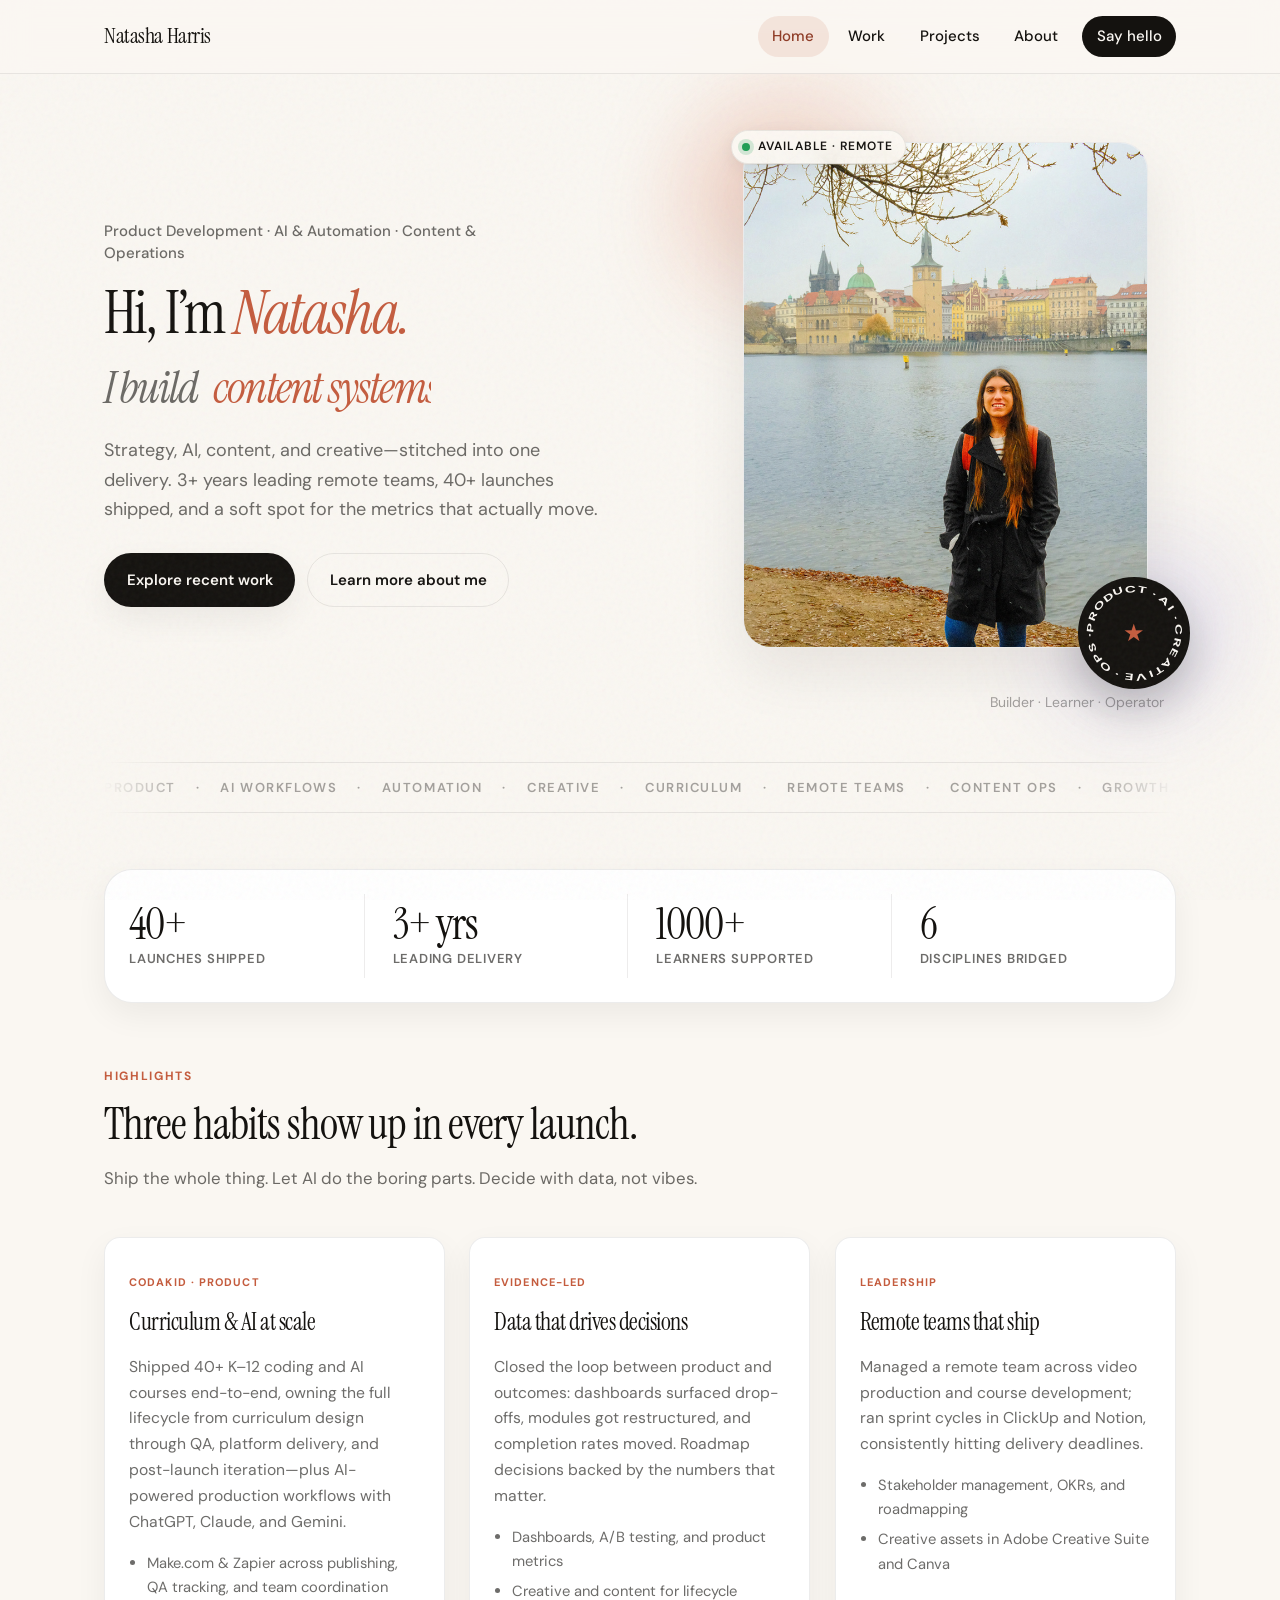
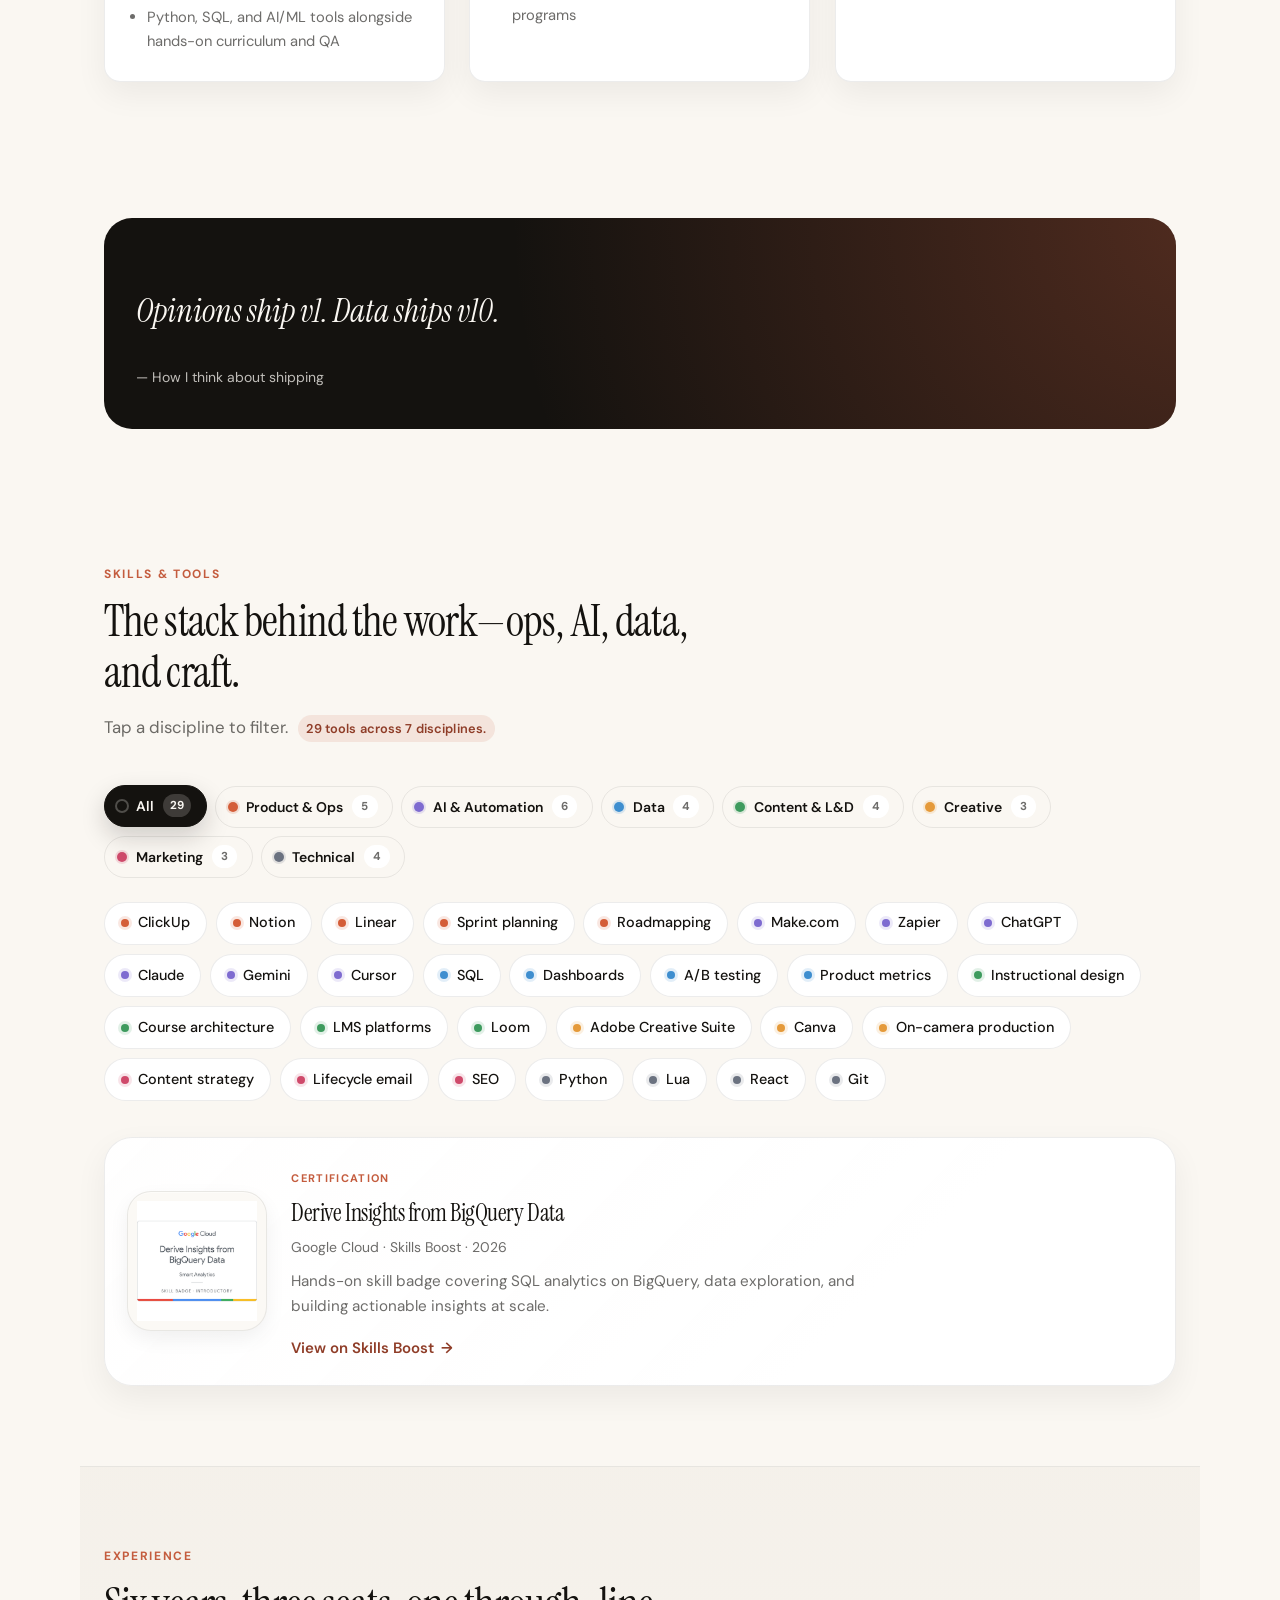
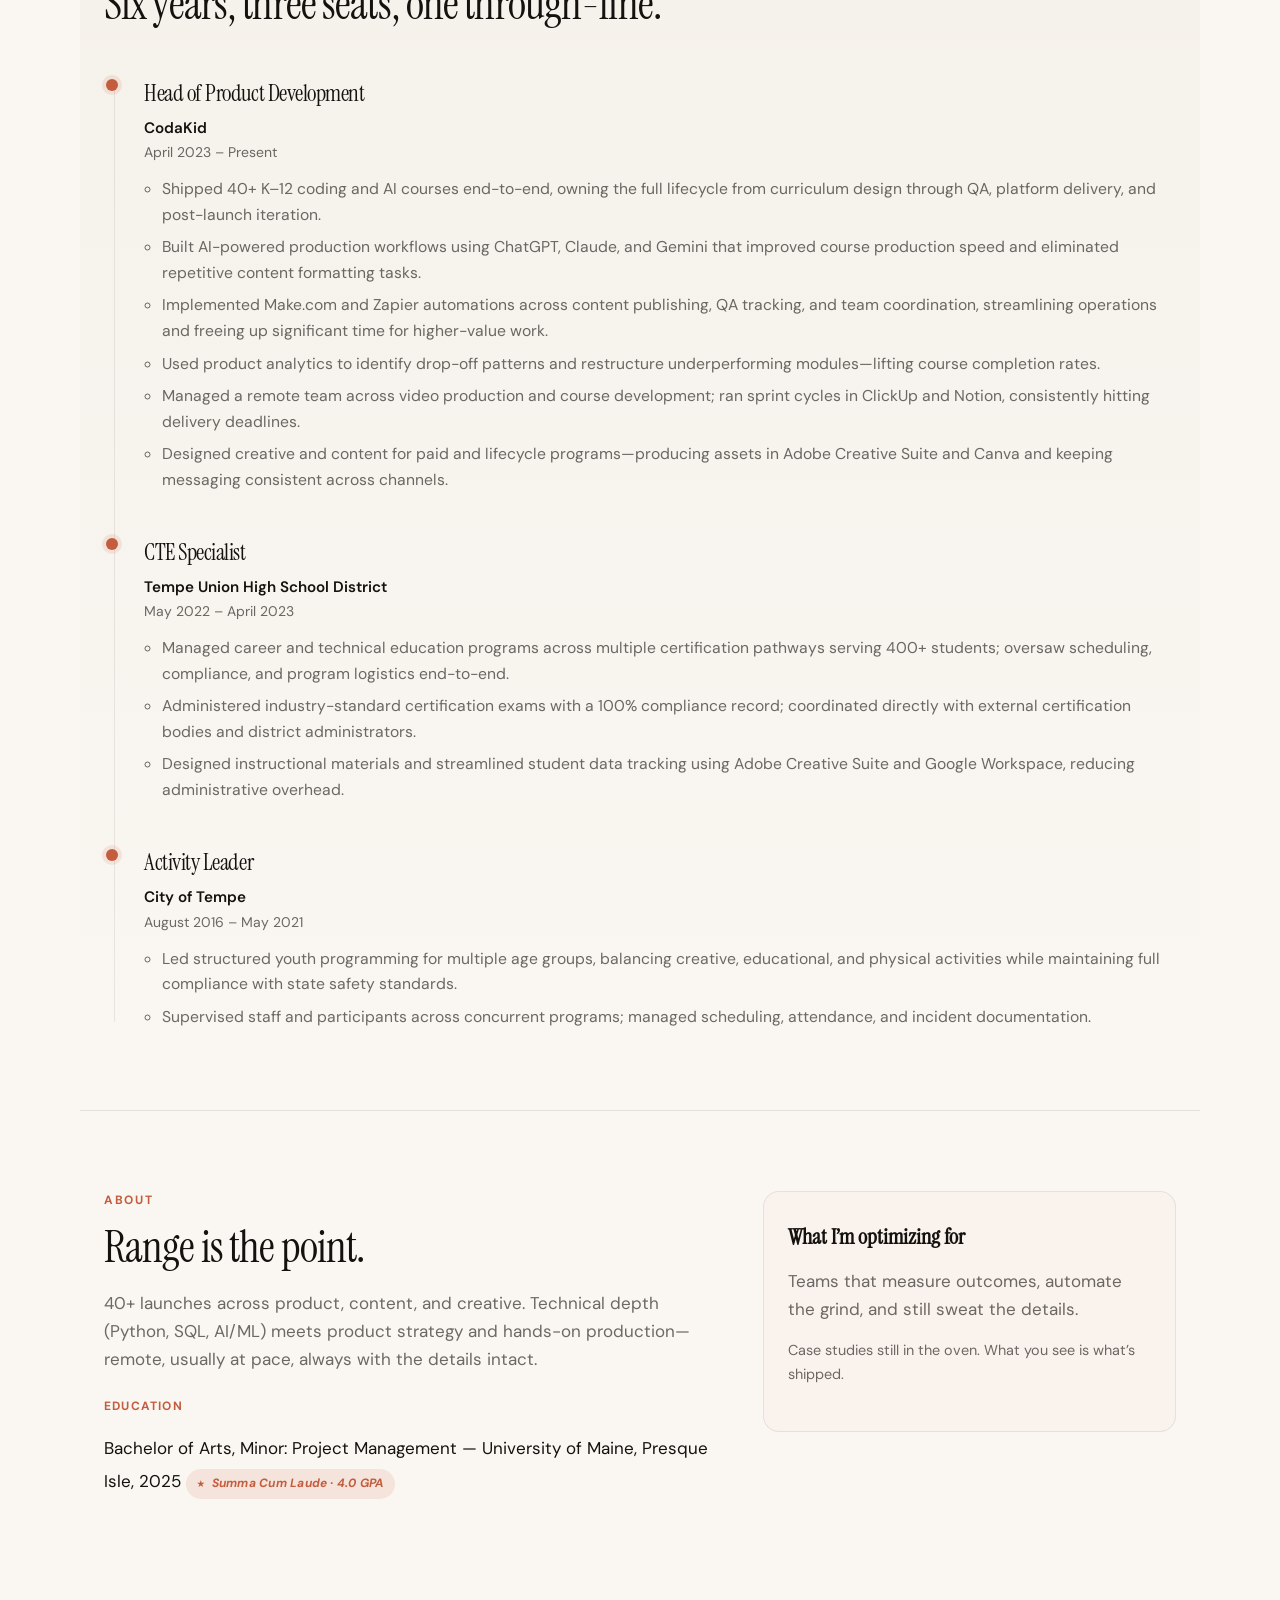
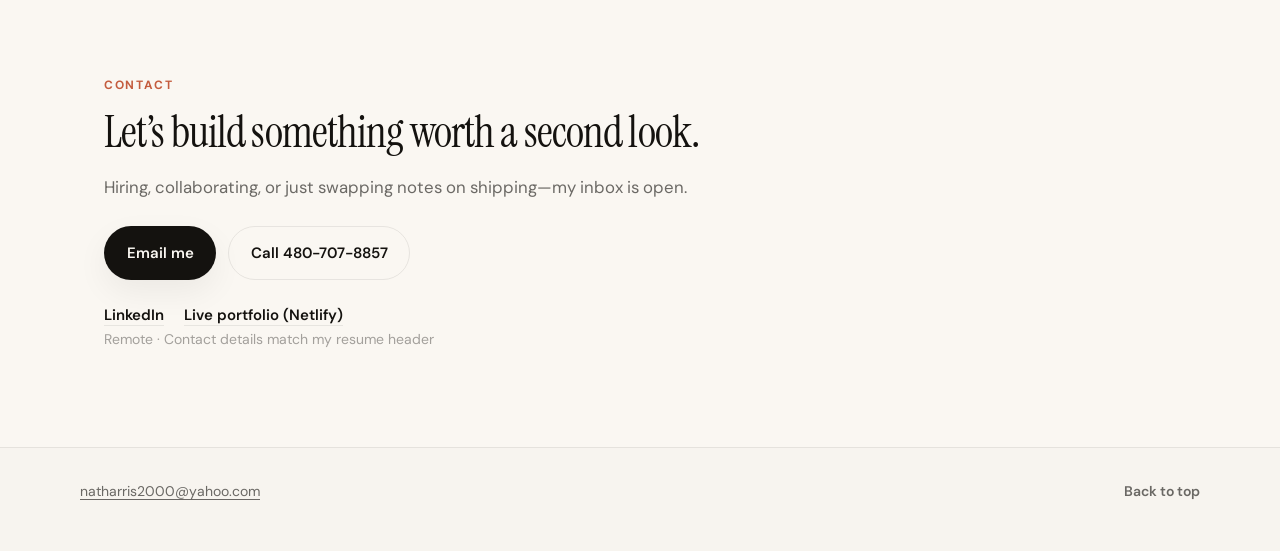
==== index.html @ 697da7ce "feat(skills): interactive, filterable skill cloud Replaces static pill grid with an interactive clou" ====
<!DOCTYPE html>
<html lang="en">
<head>
  <meta charset="UTF-8" />
  <meta name="viewport" content="width=device-width, initial-scale=1" />
  <meta name="description" content="Natasha Harris — Product developer and manager. End-to-end delivery across strategy, AI workflows, data, content, and creative. 40+ launches, remote teams, evidence-led roadmaps." />
  <title>Natasha Harris · Product Developer &amp; Manager</title>
  <link rel="preconnect" href="https://fonts.googleapis.com" />
  <link rel="preconnect" href="https://fonts.gstatic.com" crossorigin />
  <link href="https://fonts.googleapis.com/css2?family=Instrument+Serif:ital@0;1&family=DM+Sans:ital,opsz,wght@0,9..40,400;0,9..40,500;0,9..40,600;0,9..40,700;1,9..40,400&display=swap" rel="stylesheet" />
  <link rel="stylesheet" href="css/styles.css" />
</head>
<body>
  <a class="skip-link" href="#main">Skip to content</a>
  <div class="scroll-progress" data-progress aria-hidden="true"></div>
  <div class="cursor-glow" data-cursor aria-hidden="true"></div>

  <header class="site-header" data-header>
    <div class="header-inner">
      <a class="logo" href="#">Natasha Harris</a>
      <button class="nav-toggle" type="button" aria-expanded="false" aria-controls="site-nav" data-nav-toggle>
        <span class="nav-toggle__bars" aria-hidden="true"></span>
        <span class="visually-hidden">Menu</span>
      </button>
      <nav class="site-nav" id="site-nav" data-nav>
        <a href="#home">Home</a>
        <a href="#impact">Work</a>
        <a href="projects.html">Projects</a>
        <a href="#about">About</a>
        <a href="#contact" class="nav-cta">Say hello</a>
      </nav>
    </div>
  </header>

  <main id="main">
    <section id="home" class="hero section">
      <div class="hero__grid">
        <div class="hero__copy" data-reveal>
          <p class="hero__tagline">Product Development · AI &amp; Automation · Content &amp; Operations</p>
          <h1 class="hero__title">
            Hi, I’m <span class="hero__name" data-split>Natasha.</span><br />
            <span class="hero__subline">
              I build
              <span class="rotator" data-rotator aria-live="polite">
                <span class="rotator__sizer" aria-hidden="true">the whole thing</span>
                <span class="rotator__word is-active">products</span>
                <span class="rotator__word">content systems</span>
                <span class="rotator__word">AI workflows</span>
                <span class="rotator__word">creative programs</span>
                <span class="rotator__word">the whole thing</span>
              </span>
            </span>
          </h1>
          <p class="hero__lede">
            Strategy, AI, content, and creative—stitched into one delivery. 3+ years leading remote teams,
            40+ launches shipped, and a soft spot for the metrics that actually move.
          </p>
          <div class="hero__actions">
            <a class="btn btn--primary" href="#impact" data-magnetic>Explore recent work</a>
            <a class="btn btn--ghost" href="#about" data-magnetic>Learn more about me</a>
          </div>
        </div>
        <figure class="hero__photo-wrap" data-reveal>
          <div class="hero__photo-stage">
            <span class="hero__photo-blob hero__photo-blob--a" aria-hidden="true"></span>
            <span class="hero__photo-blob hero__photo-blob--b" aria-hidden="true"></span>
            <span class="hero__photo-grid" aria-hidden="true"></span>
            <div class="hero__photo-frame" data-tilt>
              <img src="assets/my-photo.jpeg" alt="Natasha Harris" width="560" height="640" loading="eager" />
              <div class="hero__photo-shine" aria-hidden="true"></div>
            </div>
            <span class="hero__status" aria-hidden="true">
              <span class="hero__status-dot"></span>
              <span class="hero__status-label">Available · Remote</span>
            </span>
            <div class="hero__badge" aria-hidden="true">
              <svg class="hero__badge-ring" viewBox="0 0 120 120">
                <defs>
                  <path id="heroBadgePath" d="M 60,60 m -44,0 a 44,44 0 1,1 88,0 a 44,44 0 1,1 -88,0" />
                </defs>
                <text class="hero__badge-text">
                  <textPath href="#heroBadgePath" startOffset="0" textLength="276" lengthAdjust="spacingAndGlyphs">PRODUCT · AI · CREATIVE · OPS ·</textPath>
                </text>
              </svg>
              <span class="hero__badge-core">★</span>
            </div>
          </div>
          <figcaption class="hero__caption">Builder · Learner · Operator</figcaption>
        </figure>
      </div>
      <div class="hero__marquee" aria-hidden="true">
        <div class="marquee__track">
          <span>Product</span><span>·</span><span>AI workflows</span><span>·</span><span>Automation</span><span>·</span><span>Creative</span><span>·</span><span>Curriculum</span><span>·</span><span>Remote teams</span><span>·</span><span>Content ops</span><span>·</span><span>Growth</span><span>·</span>
          <span>Product</span><span>·</span><span>AI workflows</span><span>·</span><span>Automation</span><span>·</span><span>Creative</span><span>·</span><span>Curriculum</span><span>·</span><span>Remote teams</span><span>·</span><span>Content ops</span><span>·</span><span>Growth</span><span>·</span>
        </div>
      </div>
    </section>

    <section class="section section--tight stats" aria-label="By the numbers">
      <ul class="stats__grid" data-reveal>
        <li class="stats__item" data-count="40" data-suffix="+">
          <span class="stats__number" data-count-target>0</span>
          <span class="stats__label">Launches shipped</span>
        </li>
        <li class="stats__item" data-count="3" data-suffix="+ yrs">
          <span class="stats__number" data-count-target>0</span>
          <span class="stats__label">Leading delivery</span>
        </li>
        <li class="stats__item" data-count="1000" data-suffix="+">
          <span class="stats__number" data-count-target>0</span>
          <span class="stats__label">Learners supported</span>
        </li>
        <li class="stats__item" data-count="6" data-suffix="">
          <span class="stats__number" data-count-target>0</span>
          <span class="stats__label">Disciplines bridged</span>
        </li>
      </ul>
    </section>

    <section id="impact" class="section section--tight">
      <div class="section__head" data-reveal>
        <p class="eyebrow">Highlights</p>
        <h2 class="section__title">Three habits show up in every launch.</h2>
        <p class="section__sub">
          Ship the whole thing. Let AI do the boring parts. Decide with data, not vibes.
        </p>
      </div>
      <div class="cards cards--3" data-stagger>
        <article class="card card--lift" data-reveal data-tilt>
          <span class="card__tag">CodaKid · Product</span>
          <h3 class="card__title">Curriculum &amp; AI at scale</h3>
          <p class="card__body">
            Shipped 40+ K–12 coding and AI courses end-to-end, owning the full lifecycle from curriculum design through
            QA, platform delivery, and post-launch iteration—plus AI-powered production workflows with ChatGPT, Claude, and Gemini.
          </p>
          <ul class="card__list">
            <li>Make.com &amp; Zapier across publishing, QA tracking, and team coordination</li>
            <li>Python, SQL, and AI/ML tools alongside hands-on curriculum and QA</li>
          </ul>
        </article>
        <article class="card card--lift" data-reveal data-tilt>
          <span class="card__tag">Evidence-led</span>
          <h3 class="card__title">Data that drives decisions</h3>
          <p class="card__body">
            Closed the loop between product and outcomes: dashboards surfaced drop-offs, modules got restructured, and
            completion rates moved. Roadmap decisions backed by the numbers that matter.
          </p>
          <ul class="card__list">
            <li>Dashboards, A/B testing, and product metrics</li>
            <li>Creative and content for lifecycle programs</li>
          </ul>
        </article>
        <article class="card card--lift" data-reveal data-tilt>
          <span class="card__tag">Leadership</span>
          <h3 class="card__title">Remote teams that ship</h3>
          <p class="card__body">
            Managed a remote team across video production and course development; ran sprint cycles in ClickUp and
            Notion, consistently hitting delivery deadlines.
          </p>
          <ul class="card__list">
            <li>Stakeholder management, OKRs, and roadmapping</li>
            <li>Creative assets in Adobe Creative Suite and Canva</li>
          </ul>
        </article>
      </div>
    </section>

    <section class="section quote-band" data-reveal>
      <div class="quote-band__inner">
        <blockquote class="quote">
          <p>Opinions ship v1. Data ships v10.</p>
        </blockquote>
        <p class="quote__attr">— How I think about shipping</p>
      </div>
    </section>

    <section id="skills" class="section">
      <div class="section__head" data-reveal>
        <p class="eyebrow">Skills &amp; tools</p>
        <h2 class="section__title">The stack behind the work—ops, AI, data, and craft.</h2>
        <p class="section__sub">
          Tap a discipline to filter. <span class="skills-meta" data-skills-count>29 tools across 7 disciplines.</span>
        </p>
      </div>

      <div class="skills-cloud" data-reveal>
        <div class="skills-cloud__filters" data-skill-filters role="tablist" aria-label="Filter skills by discipline">
          <button type="button" class="skill-filter is-active" data-filter="all">
            <span class="skill-filter__swatch" style="--swatch: var(--ink)"></span>
            <span class="skill-filter__label">All</span>
            <span class="skill-filter__count">29</span>
          </button>
          <button type="button" class="skill-filter" data-filter="product">
            <span class="skill-filter__swatch" style="--swatch: #d45d38"></span>
            <span class="skill-filter__label">Product &amp; Ops</span>
            <span class="skill-filter__count">5</span>
          </button>
          <button type="button" class="skill-filter" data-filter="ai">
            <span class="skill-filter__swatch" style="--swatch: #7e6bd0"></span>
            <span class="skill-filter__label">AI &amp; Automation</span>
            <span class="skill-filter__count">6</span>
          </button>
          <button type="button" class="skill-filter" data-filter="data">
            <span class="skill-filter__swatch" style="--swatch: #3e8ecf"></span>
            <span class="skill-filter__label">Data</span>
            <span class="skill-filter__count">4</span>
          </button>
          <button type="button" class="skill-filter" data-filter="content">
            <span class="skill-filter__swatch" style="--swatch: #3e9b5e"></span>
            <span class="skill-filter__label">Content &amp; L&amp;D</span>
            <span class="skill-filter__count">4</span>
          </button>
          <button type="button" class="skill-filter" data-filter="creative">
            <span class="skill-filter__swatch" style="--swatch: #e59a3a"></span>
            <span class="skill-filter__label">Creative</span>
            <span class="skill-filter__count">3</span>
          </button>
          <button type="button" class="skill-filter" data-filter="marketing">
            <span class="skill-filter__swatch" style="--swatch: #cf4a6b"></span>
            <span class="skill-filter__label">Marketing</span>
            <span class="skill-filter__count">3</span>
          </button>
          <button type="button" class="skill-filter" data-filter="technical">
            <span class="skill-filter__swatch" style="--swatch: #6b7280"></span>
            <span class="skill-filter__label">Technical</span>
            <span class="skill-filter__count">4</span>
          </button>
        </div>

        <ul class="skills-cloud__pills" data-skill-pills data-stagger>
          <li class="skill-pill" data-skill="product"><span class="skill-pill__dot"></span>ClickUp</li>
          <li class="skill-pill" data-skill="product"><span class="skill-pill__dot"></span>Notion</li>
          <li class="skill-pill" data-skill="product"><span class="skill-pill__dot"></span>Linear</li>
          <li class="skill-pill" data-skill="product"><span class="skill-pill__dot"></span>Sprint planning</li>
          <li class="skill-pill" data-skill="product"><span class="skill-pill__dot"></span>Roadmapping</li>

          <li class="skill-pill" data-skill="ai"><span class="skill-pill__dot"></span>Make.com</li>
          <li class="skill-pill" data-skill="ai"><span class="skill-pill__dot"></span>Zapier</li>
          <li class="skill-pill" data-skill="ai"><span class="skill-pill__dot"></span>ChatGPT</li>
          <li class="skill-pill" data-skill="ai"><span class="skill-pill__dot"></span>Claude</li>
          <li class="skill-pill" data-skill="ai"><span class="skill-pill__dot"></span>Gemini</li>
          <li class="skill-pill" data-skill="ai"><span class="skill-pill__dot"></span>Cursor</li>

          <li class="skill-pill" data-skill="data"><span class="skill-pill__dot"></span>SQL</li>
          <li class="skill-pill" data-skill="data"><span class="skill-pill__dot"></span>Dashboards</li>
          <li class="skill-pill" data-skill="data"><span class="skill-pill__dot"></span>A/B testing</li>
          <li class="skill-pill" data-skill="data"><span class="skill-pill__dot"></span>Product metrics</li>

          <li class="skill-pill" data-skill="content"><span class="skill-pill__dot"></span>Instructional design</li>
          <li class="skill-pill" data-skill="content"><span class="skill-pill__dot"></span>Course architecture</li>
          <li class="skill-pill" data-skill="content"><span class="skill-pill__dot"></span>LMS platforms</li>
          <li class="skill-pill" data-skill="content"><span class="skill-pill__dot"></span>Loom</li>

          <li class="skill-pill" data-skill="creative"><span class="skill-pill__dot"></span>Adobe Creative Suite</li>
          <li class="skill-pill" data-skill="creative"><span class="skill-pill__dot"></span>Canva</li>
          <li class="skill-pill" data-skill="creative"><span class="skill-pill__dot"></span>On-camera production</li>

          <li class="skill-pill" data-skill="marketing"><span class="skill-pill__dot"></span>Content strategy</li>
          <li class="skill-pill" data-skill="marketing"><span class="skill-pill__dot"></span>Lifecycle email</li>
          <li class="skill-pill" data-skill="marketing"><span class="skill-pill__dot"></span>SEO</li>

          <li class="skill-pill" data-skill="technical"><span class="skill-pill__dot"></span>Python</li>
          <li class="skill-pill" data-skill="technical"><span class="skill-pill__dot"></span>Lua</li>
          <li class="skill-pill" data-skill="technical"><span class="skill-pill__dot"></span>React</li>
          <li class="skill-pill" data-skill="technical"><span class="skill-pill__dot"></span>Git</li>
        </ul>
      </div>
      <aside class="cert-card" data-reveal aria-label="Certifications">
        <a class="cert-card__inner" href="https://www.cloudskillsboost.google/catalog" target="_blank" rel="noopener noreferrer" data-tilt>
          <div class="cert-card__badge">
            <img src="assets/derive-insights-from-bigquery-data-skill-badge.png" alt="Google Cloud Skill Badge — Derive Insights from BigQuery Data" width="140" height="140" loading="lazy" />
          </div>
          <div class="cert-card__body">
            <span class="cert-card__eyebrow">Certification</span>
            <h3 class="cert-card__title">Derive Insights from BigQuery Data</h3>
            <p class="cert-card__meta">Google Cloud · Skills Boost · 2026</p>
            <p class="cert-card__desc">
              Hands-on skill badge covering SQL analytics on BigQuery, data exploration, and building actionable
              insights at scale.
            </p>
            <span class="cert-card__cta">View on Skills Boost <span aria-hidden="true">→</span></span>
          </div>
        </a>
      </aside>
    </section>

    <section id="experience" class="section section--alt">
      <div class="section__head" data-reveal>
        <p class="eyebrow">Experience</p>
        <h2 class="section__title">Six years, three seats, one through-line.</h2>
      </div>
      <ol class="timeline" data-reveal data-timeline>
        <li class="timeline__item">
          <div class="timeline__marker" aria-hidden="true"></div>
          <div class="timeline__content">
            <header class="timeline__head">
              <h3>Head of Product Development</h3>
              <span class="timeline__org">CodaKid</span>
              <span class="timeline__dates">April 2023 – Present</span>
            </header>
            <ul class="timeline__bullets">
              <li>Shipped 40+ K–12 coding and AI courses end-to-end, owning the full lifecycle from curriculum design through QA, platform delivery, and post-launch iteration.</li>
              <li>Built AI-powered production workflows using ChatGPT, Claude, and Gemini that improved course production speed and eliminated repetitive content formatting tasks.</li>
              <li>Implemented Make.com and Zapier automations across content publishing, QA tracking, and team coordination, streamlining operations and freeing up significant time for higher-value work.</li>
              <li>Used product analytics to identify drop-off patterns and restructure underperforming modules—lifting course completion rates.</li>
              <li>Managed a remote team across video production and course development; ran sprint cycles in ClickUp and Notion, consistently hitting delivery deadlines.</li>
              <li>Designed creative and content for paid and lifecycle programs—producing assets in Adobe Creative Suite and Canva and keeping messaging consistent across channels.</li>
            </ul>
          </div>
        </li>
        <li class="timeline__item">
          <div class="timeline__marker" aria-hidden="true"></div>
          <div class="timeline__content">
            <header class="timeline__head">
              <h3>CTE Specialist</h3>
              <span class="timeline__org">Tempe Union High School District</span>
              <span class="timeline__dates">May 2022 – April 2023</span>
            </header>
            <ul class="timeline__bullets">
              <li>Managed career and technical education programs across multiple certification pathways serving 400+ students; oversaw scheduling, compliance, and program logistics end-to-end.</li>
              <li>Administered industry-standard certification exams with a 100% compliance record; coordinated directly with external certification bodies and district administrators.</li>
              <li>Designed instructional materials and streamlined student data tracking using Adobe Creative Suite and Google Workspace, reducing administrative overhead.</li>
            </ul>
          </div>
        </li>
        <li class="timeline__item">
          <div class="timeline__marker" aria-hidden="true"></div>
          <div class="timeline__content">
            <header class="timeline__head">
              <h3>Activity Leader</h3>
              <span class="timeline__org">City of Tempe</span>
              <span class="timeline__dates">August 2016 – May 2021</span>
            </header>
            <ul class="timeline__bullets">
              <li>Led structured youth programming for multiple age groups, balancing creative, educational, and physical activities while maintaining full compliance with state safety standards.</li>
              <li>Supervised staff and participants across concurrent programs; managed scheduling, attendance, and incident documentation.</li>
            </ul>
          </div>
        </li>
      </ol>
    </section>

    <section id="about" class="section">
      <div class="about__grid">
        <div data-reveal>
          <p class="eyebrow">About</p>
          <h2 class="section__title">Range is the point.</h2>
          <p class="prose">
            40+ launches across product, content, and creative. Technical depth (Python, SQL, AI/ML) meets product
            strategy and hands-on production—remote, usually at pace, always with the details intact.
          </p>
          <div class="about__meta">
            <div>
              <span class="meta-label">Education</span>
              <p>
                Bachelor of Arts, Minor: Project Management — University of Maine, Presque Isle, 2025
                <span class="meta-honor">Summa Cum Laude · 4.0 GPA</span>
              </p>
            </div>
          </div>
        </div>
        <div class="about__aside card card--soft" data-reveal>
          <h3 class="about__aside-title">What I’m optimizing for</h3>
          <p class="prose">
            Teams that measure outcomes, automate the grind, and still sweat the details.
          </p>
          <p class="prose prose--small">
            Case studies still in the oven. What you see is what’s shipped.
          </p>
        </div>
      </div>
    </section>

    <section id="contact" class="section section--contact">
      <div class="contact__panel" data-reveal>
        <p class="eyebrow">Contact</p>
        <h2 class="section__title">Let’s build something worth a second look.</h2>
        <p class="section__sub contact__lede">
          Hiring, collaborating, or just swapping notes on shipping—my inbox is open.
        </p>
        <div class="contact__actions">
          <a class="btn btn--primary" href="mailto:natharris2000@yahoo.com" data-magnetic>Email me</a>
          <a class="btn btn--ghost" href="tel:+14807078857" data-magnetic>Call 480-707-8857</a>
        </div>
        <ul class="contact__links" data-reveal>
          <li><a href="https://www.linkedin.com/in/natasha-harris-" rel="noopener noreferrer" target="_blank">LinkedIn</a></li>
          <li><a href="https://natashsaharrisportfolio.netlify.app/" rel="noopener noreferrer" target="_blank">Live portfolio (Netlify)</a></li>
        </ul>
        <p class="contact__fineprint">Remote · Contact details match my resume header</p>
      </div>
    </section>
  </main>

  <footer class="site-footer">
    <div class="footer__inner">
      <a href="mailto:natharris2000@yahoo.com">natharris2000@yahoo.com</a>
      <a href="#home" class="footer__top">Back to top</a>
    </div>
  </footer>

  <div class="grain" aria-hidden="true"></div>
  <script src="js/main.js" defer></script>
</body>
</html>
---- css/styles.css ----
/* Natasha Harris portfolio — editorial warmth inspired by benshih.design */

:root {
  --bg: #faf7f2;
  --bg-elevated: #ffffff;
  --ink: #14120f;
  --ink-muted: rgba(20, 18, 15, 0.62);
  --ink-faint: rgba(20, 18, 15, 0.38);
  --accent: #c45c3e;
  --accent-soft: rgba(196, 92, 62, 0.12);
  --accent-deep: #8f3d28;
  --line: rgba(20, 18, 15, 0.08);
  --shadow: 0 24px 60px rgba(20, 18, 15, 0.08);
  --shadow-soft: 0 12px 32px rgba(20, 18, 15, 0.06);
  --radius-lg: 28px;
  --radius-md: 16px;
  --radius-pill: 999px;
  --font-display: "Instrument Serif", Georgia, "Times New Roman", serif;
  --font-body: "DM Sans", system-ui, sans-serif;
  --max: 1120px;
  --header-h: 72px;
}

*,
*::before,
*::after {
  box-sizing: border-box;
}

html {
  scroll-behavior: smooth;
}

@media (prefers-reduced-motion: reduce) {
  html {
    scroll-behavior: auto;
  }
}

body {
  margin: 0;
  font-family: var(--font-body);
  font-size: 1.0625rem;
  line-height: 1.65;
  color: var(--ink);
  background: var(--bg);
  -webkit-font-smoothing: antialiased;
}

img {
  max-width: 100%;
  height: auto;
  display: block;
}

a {
  color: inherit;
  text-decoration-thickness: 1px;
  text-underline-offset: 0.2em;
}

.visually-hidden {
  position: absolute;
  width: 1px;
  height: 1px;
  padding: 0;
  margin: -1px;
  overflow: hidden;
  clip: rect(0, 0, 0, 0);
  white-space: nowrap;
  border: 0;
}

.skip-link {
  position: absolute;
  left: -9999px;
  top: 0.5rem;
  z-index: 1000;
  padding: 0.5rem 1rem;
  background: var(--ink);
  color: var(--bg);
  border-radius: var(--radius-pill);
}

.skip-link:focus {
  left: 0.5rem;
}

/* Scroll progress bar */
.scroll-progress {
  position: fixed;
  top: 0;
  left: 0;
  height: 3px;
  width: 0%;
  z-index: 110;
  background: linear-gradient(90deg, var(--accent), #e8a07a, var(--accent-deep));
  transform-origin: left center;
  box-shadow: 0 1px 6px rgba(196, 92, 62, 0.35);
  transition: width 0.08s linear;
  pointer-events: none;
}

/* Cursor glow (desktop only, soft radial follower) */
.cursor-glow {
  position: fixed;
  top: 0;
  left: 0;
  width: 420px;
  height: 420px;
  border-radius: 50%;
  pointer-events: none;
  z-index: 1;
  transform: translate(-50%, -50%) translate3d(-1000px, -1000px, 0);
  background: radial-gradient(circle, rgba(196, 92, 62, 0.16) 0%, rgba(196, 92, 62, 0) 60%);
  transition: opacity 0.3s ease;
  opacity: 0;
  will-change: transform;
  mix-blend-mode: multiply;
}

@media (hover: hover) and (pointer: fine) {
  .cursor-glow.is-visible {
    opacity: 1;
  }
}

@media (prefers-reduced-motion: reduce) {
  .cursor-glow {
    display: none !important;
  }
  .scroll-progress {
    display: none !important;
  }
}

/* Grain overlay */
.grain {
  pointer-events: none;
  position: fixed;
  inset: 0;
  z-index: 50;
  opacity: 0.045;
  background-image: url("data:image/svg+xml,%3Csvg viewBox='0 0 256 256' xmlns='http://www.w3.org/2000/svg'%3E%3Cfilter id='n'%3E%3CfeTurbulence type='fractalNoise' baseFrequency='0.85' numOctaves='4' stitchTiles='stitch'/%3E%3C/filter%3E%3Crect width='100%25' height='100%25' filter='url(%23n)'/%3E%3C/svg%3E");
}

/* Header */
.site-header {
  position: sticky;
  top: 0;
  z-index: 100;
  background: color-mix(in srgb, var(--bg) 82%, transparent);
  backdrop-filter: blur(14px);
  -webkit-backdrop-filter: blur(14px);
  border-bottom: 1px solid var(--line);
}

.header-inner {
  max-width: var(--max);
  margin: 0 auto;
  padding: 1rem 1.5rem;
  display: flex;
  align-items: center;
  justify-content: space-between;
  gap: 1rem;
}

.logo {
  font-family: var(--font-display);
  font-size: 1.35rem;
  font-weight: 400;
  letter-spacing: -0.02em;
  text-decoration: none;
}

.logo:hover {
  color: var(--accent);
}

.site-nav {
  display: flex;
  align-items: center;
  gap: 0.35rem;
}

.site-nav a {
  text-decoration: none;
  font-size: 0.9375rem;
  font-weight: 500;
  padding: 0.5rem 0.9rem;
  border-radius: var(--radius-pill);
  transition: background 0.2s ease, color 0.2s ease, transform 0.2s ease;
}

.site-nav a:hover {
  background: var(--accent-soft);
  color: var(--accent-deep);
}

.site-nav .nav-cta {
  background: var(--ink);
  color: var(--bg);
  margin-left: 0.25rem;
}

.site-nav .nav-cta:hover {
  background: var(--accent);
  color: #fff;
  transform: translateY(-1px);
}

.nav-toggle {
  display: none;
  background: transparent;
  border: none;
  padding: 0.5rem;
  cursor: pointer;
}

.nav-toggle__bars {
  display: block;
  width: 24px;
  height: 2px;
  background: var(--ink);
  border-radius: 2px;
  position: relative;
}

.nav-toggle__bars::before,
.nav-toggle__bars::after {
  content: "";
  position: absolute;
  left: 0;
  width: 24px;
  height: 2px;
  background: var(--ink);
  border-radius: 2px;
  transition: transform 0.2s ease;
}

.nav-toggle__bars::before {
  top: -7px;
}

.nav-toggle__bars::after {
  top: 7px;
}

@media (max-width: 820px) {
  .nav-toggle {
    display: block;
  }

  .site-nav {
    position: absolute;
    left: 0;
    right: 0;
    top: var(--header-h);
    flex-direction: column;
    align-items: stretch;
    padding: 1rem 1.5rem 1.25rem;
    background: color-mix(in srgb, var(--bg) 96%, white);
    border-bottom: 1px solid var(--line);
    transform-origin: top;
    transform: scaleY(0.95);
    opacity: 0;
    pointer-events: none;
    transition: opacity 0.25s ease, transform 0.25s ease;
  }

  .site-nav.is-open {
    opacity: 1;
    pointer-events: auto;
    transform: scaleY(1);
  }

  .site-nav .nav-cta {
    margin-left: 0;
    text-align: center;
  }
}

/* Sections */
.section {
  max-width: var(--max);
  margin: 0 auto;
  padding: 5rem 1.5rem;
}

.section--tight {
  padding-top: 3rem;
}

.section--alt {
  background: linear-gradient(180deg, color-mix(in srgb, var(--bg) 70%, #e8e2d8) 0%, var(--bg) 100%);
  border-top: 1px solid var(--line);
  border-bottom: 1px solid var(--line);
}

.section__head {
  max-width: 52ch;
  margin-bottom: 2.75rem;
}

.section__title {
  font-family: var(--font-display);
  font-size: clamp(2rem, 4vw, 2.75rem);
  font-weight: 400;
  line-height: 1.15;
  letter-spacing: -0.02em;
  margin: 0 0 1rem;
}

.section__sub {
  margin: 0;
  color: var(--ink-muted);
  font-size: 1.05rem;
}

.eyebrow {
  font-size: 0.75rem;
  font-weight: 700;
  letter-spacing: 0.14em;
  text-transform: uppercase;
  color: var(--accent);
  margin: 0 0 0.75rem;
}

.hero__tagline {
  font-size: 0.9375rem;
  font-weight: 500;
  color: var(--ink-muted);
  margin: 0 0 1rem;
  max-width: 40ch;
  line-height: 1.45;
}

.hero__subline {
  display: inline-flex;
  flex-wrap: wrap;
  align-items: baseline;
  gap: 0.35em;
  font-family: var(--font-display);
  font-style: italic;
  font-size: 0.75em;
  color: var(--ink-muted);
  margin-top: 0.35em;
  line-height: 1.2;
}

/* Rotating word */
.rotator {
  position: relative;
  display: inline-block;
  vertical-align: baseline;
  color: var(--accent);
  overflow: hidden;
  line-height: 1.1;
  height: 1.1em;
}

.rotator__sizer {
  display: inline-block;
  visibility: hidden;
  white-space: nowrap;
  pointer-events: none;
}

.rotator__word {
  position: absolute;
  left: 0;
  top: 0;
  white-space: nowrap;
  transform: translateY(110%);
  opacity: 0;
  transition: transform 0.55s cubic-bezier(0.22, 1, 0.36, 1), opacity 0.4s ease;
  will-change: transform, opacity;
}

.rotator__word.is-active {
  transform: translateY(0);
  opacity: 1;
}

.rotator__word.is-leaving {
  transform: translateY(-110%);
  opacity: 0;
}

@media (prefers-reduced-motion: reduce) {
  .rotator {
    height: auto;
    overflow: visible;
  }
  .rotator__word {
    position: static;
    transform: none;
    opacity: 0;
    display: none;
  }
  .rotator__word.is-active {
    display: inline;
    opacity: 1;
  }
}

/* Hero traits bullets */
.hero__traits {
  list-style: none;
  margin: 0 0 1.75rem;
  padding: 0;
  display: flex;
  flex-wrap: wrap;
  gap: 0.5rem 1.1rem;
  font-size: 0.875rem;
  color: var(--ink-muted);
}

.hero__traits li {
  display: inline-flex;
  align-items: center;
  gap: 0.45rem;
  padding: 0.35rem 0.75rem 0.35rem 0.6rem;
  border: 1px solid var(--line);
  border-radius: var(--radius-pill);
  background: color-mix(in srgb, var(--bg-elevated) 90%, transparent);
  transition: border-color 0.25s ease, transform 0.25s ease, background 0.25s ease;
}

.hero__traits li:hover {
  border-color: var(--accent);
  transform: translateY(-1px);
  background: var(--bg-elevated);
}

.hero__traits li::before {
  content: "";
  width: 6px;
  height: 6px;
  border-radius: 50%;
  background: var(--accent);
  box-shadow: 0 0 0 3px var(--accent-soft);
}

.hero__traits span {
  font-weight: 600;
  color: var(--ink);
}

/* Hero */
.hero {
  padding-top: 2.5rem;
  padding-bottom: 2rem;
}

.hero__grid {
  display: grid;
  grid-template-columns: 1.1fr 0.9fr;
  gap: 3rem;
  align-items: center;
}

@media (max-width: 900px) {
  .hero__grid {
    grid-template-columns: 1fr;
    gap: 3rem;
  }
  /* Pull the photo up visually so the hero reads as one composition */
  .hero__photo-wrap {
    order: 2;
  }
}

@media (max-width: 540px) {
  .hero {
    padding-bottom: 1.25rem;
  }
  .hero__grid {
    gap: 2.25rem;
  }
  .hero__title {
    font-size: clamp(2.25rem, 10vw, 2.75rem);
  }
}

.hero__title {
  font-family: var(--font-display);
  font-size: clamp(2.5rem, 5.5vw, 3.75rem);
  font-weight: 400;
  line-height: 1.08;
  letter-spacing: -0.03em;
  margin: 0 0 1.25rem;
}

.hero__name {
  color: var(--accent);
  font-style: italic;
}

.hero__amp {
  font-style: italic;
  opacity: 0.85;
}

.hero__lede {
  font-size: 1.125rem;
  color: var(--ink-muted);
  max-width: 42ch;
  margin: 0 0 1.75rem;
}

.hero__actions {
  display: flex;
  flex-wrap: wrap;
  gap: 0.75rem;
}

.btn {
  display: inline-flex;
  align-items: center;
  justify-content: center;
  padding: 0.85rem 1.35rem;
  font-family: var(--font-body);
  font-size: 0.9375rem;
  font-weight: 600;
  border-radius: var(--radius-pill);
  border: 1px solid transparent;
  text-decoration: none;
  cursor: pointer;
  transition: background 0.2s ease, color 0.2s ease, border-color 0.2s ease, transform 0.2s ease, box-shadow 0.2s ease;
}

.btn--primary {
  background: var(--ink);
  color: var(--bg);
  box-shadow: var(--shadow-soft);
}

.btn--primary:hover {
  background: var(--accent);
  transform: translateY(-2px);
  box-shadow: var(--shadow);
}

.btn--ghost {
  background: transparent;
  color: var(--ink);
  border-color: var(--line);
}

.btn--ghost:hover {
  border-color: var(--ink);
  background: var(--bg-elevated);
}

.hero__photo-wrap {
  margin: 0;
  justify-self: end;
  width: 100%;
  max-width: 520px;
}

@media (max-width: 900px) {
  .hero__photo-wrap {
    justify-self: center;
    max-width: 420px;
    width: 100%;
  }
}

.hero__photo-stage {
  position: relative;
  isolation: isolate;
  padding: clamp(1rem, 3vw, 1.75rem);
}

.hero__photo-blob {
  position: absolute;
  border-radius: 50%;
  filter: blur(42px);
  pointer-events: none;
  z-index: 0;
  opacity: 0.55;
  will-change: transform;
}

.hero__photo-blob--a {
  width: 62%;
  aspect-ratio: 1;
  top: -6%;
  left: -10%;
  background: radial-gradient(circle at 35% 35%, rgba(212, 93, 56, 0.55), rgba(212, 93, 56, 0) 65%);
  animation: blobFloat 11s ease-in-out infinite;
}

.hero__photo-blob--b {
  width: 54%;
  aspect-ratio: 1;
  bottom: -10%;
  right: -14%;
  background: radial-gradient(circle at 65% 65%, rgba(120, 110, 210, 0.42), rgba(120, 110, 210, 0) 65%);
  animation: blobFloat 14s ease-in-out infinite reverse;
}

@keyframes blobFloat {
  0%, 100% { transform: translate3d(0, 0, 0) scale(1); }
  50%      { transform: translate3d(16px, -14px, 0) scale(1.08); }
}

.hero__photo-grid {
  position: absolute;
  inset: 8% 8%;
  z-index: 0;
  opacity: 0.35;
  background-image:
    linear-gradient(to right, rgba(20, 18, 15, 0.08) 1px, transparent 1px),
    linear-gradient(to bottom, rgba(20, 18, 15, 0.08) 1px, transparent 1px);
  background-size: 24px 24px;
  mask-image: radial-gradient(circle at 50% 50%, #000 45%, transparent 75%);
  -webkit-mask-image: radial-gradient(circle at 50% 50%, #000 45%, transparent 75%);
  pointer-events: none;
}

.hero__photo-frame {
  position: relative;
  z-index: 1;
  border-radius: var(--radius-lg);
  overflow: hidden;
  box-shadow: var(--shadow);
  border: 1px solid var(--line);
  background: var(--bg-elevated);
  transform-style: preserve-3d;
  transition: transform 0.6s cubic-bezier(0.22, 1, 0.36, 1), box-shadow 0.3s ease;
  will-change: transform;
  animation: floaty 7s ease-in-out infinite;
}

.hero__photo-frame:hover {
  box-shadow: 0 30px 70px rgba(20, 18, 15, 0.16);
}

@keyframes floaty {
  0%, 100% { transform: translateY(0); }
  50% { transform: translateY(-6px); }
}

@media (prefers-reduced-motion: reduce) {
  .hero__photo-frame,
  .hero__photo-blob,
  .hero__badge-ring,
  .hero__status-dot {
    animation: none;
  }
}

.hero__photo-frame img {
  display: block;
  width: 100%;
  object-fit: cover;
  aspect-ratio: 4 / 5;
  transition: transform 0.9s cubic-bezier(0.22, 1, 0.36, 1);
}

.hero__photo-frame:hover img {
  transform: scale(1.035);
}

.hero__photo-shine {
  position: absolute;
  inset: 0;
  background: linear-gradient(130deg, rgba(255, 255, 255, 0) 40%, rgba(255, 255, 255, 0.35) 50%, rgba(255, 255, 255, 0) 60%);
  transform: translateX(-120%);
  transition: transform 0.9s cubic-bezier(0.22, 1, 0.36, 1);
  pointer-events: none;
  mix-blend-mode: screen;
}

.hero__photo-frame:hover .hero__photo-shine {
  transform: translateX(120%);
}

/* Status pill */
.hero__status {
  position: absolute;
  top: clamp(0.5rem, 2vw, 1rem);
  left: clamp(0.5rem, 2vw, 1rem);
  z-index: 2;
  display: inline-flex;
  align-items: center;
  gap: 0.5rem;
  padding: 0.4rem 0.75rem 0.4rem 0.6rem;
  background: rgba(253, 250, 245, 0.92);
  backdrop-filter: blur(8px);
  -webkit-backdrop-filter: blur(8px);
  border: 1px solid var(--line);
  border-radius: var(--radius-pill);
  font-size: 0.75rem;
  font-weight: 600;
  letter-spacing: 0.08em;
  text-transform: uppercase;
  color: var(--ink);
  box-shadow: 0 6px 18px rgba(20, 18, 15, 0.08);
}

.hero__status-dot {
  width: 8px;
  height: 8px;
  border-radius: 50%;
  background: #1f9d55;
  box-shadow: 0 0 0 4px rgba(31, 157, 85, 0.18);
  animation: pulseDot 2.2s ease-in-out infinite;
}

@keyframes pulseDot {
  0%, 100% { transform: scale(1);   box-shadow: 0 0 0 4px rgba(31, 157, 85, 0.18); }
  50%      { transform: scale(1.15); box-shadow: 0 0 0 7px rgba(31, 157, 85, 0.05); }
}

/* Spinning badge */
.hero__badge {
  position: absolute;
  bottom: -14px;
  right: -14px;
  z-index: 3;
  width: clamp(84px, 12vw, 112px);
  aspect-ratio: 1;
  border-radius: 50%;
  background: var(--ink);
  color: var(--bg);
  display: grid;
  place-items: center;
  box-shadow: 0 18px 40px rgba(20, 18, 15, 0.22);
}

@media (max-width: 540px) {
  .hero__badge {
    bottom: -8px;
    right: -8px;
    width: 84px;
  }
}

.hero__badge-ring {
  position: absolute;
  inset: 0;
  width: 100%;
  height: 100%;
  animation: badgeSpin 18s linear infinite;
}

.hero__badge-text {
  font-family: var(--font-body);
  font-size: 10px;
  font-weight: 700;
  letter-spacing: 0.05em;
  fill: var(--bg);
}

.hero__badge-core {
  position: relative;
  z-index: 1;
  font-family: var(--font-display);
  font-size: 1.5rem;
  color: var(--accent);
  line-height: 1;
}

@keyframes badgeSpin {
  to { transform: rotate(360deg); }
}

.hero__caption {
  margin-top: 1rem;
  font-size: 0.875rem;
  color: var(--ink-faint);
  text-align: right;
  padding-right: clamp(0.25rem, 2vw, 0.75rem);
}

@media (max-width: 900px) {
  .hero__caption {
    text-align: center;
    padding-right: 0;
  }
}

/* Kill hover tilt transforms on touch devices so the photo never gets
   stuck in a skewed state after scrolling. */
@media (hover: none) {
  .hero__photo-frame[data-tilt] {
    transform: none !important;
  }
}

/* Marquee */
.hero__marquee {
  margin-top: 3rem;
  position: relative;
  overflow: hidden;
  border-top: 1px solid var(--line);
  border-bottom: 1px solid var(--line);
  padding: 0.85rem 0;
  /* Soft fade on the left and right edges */
  -webkit-mask-image: linear-gradient(90deg, transparent 0, #000 8%, #000 92%, transparent 100%);
  mask-image: linear-gradient(90deg, transparent 0, #000 8%, #000 92%, transparent 100%);
}

.marquee__track {
  display: flex;
  gap: 1.25rem;
  width: max-content;
  animation: marquee 38s linear infinite;
  font-size: 0.8125rem;
  font-weight: 600;
  letter-spacing: 0.12em;
  text-transform: uppercase;
  color: var(--ink-faint);
  will-change: transform;
}

.hero__marquee:hover .marquee__track {
  animation-play-state: paused;
}

@media (prefers-reduced-motion: reduce) {
  .marquee__track {
    animation: none;
  }
}

@keyframes marquee {
  from {
    transform: translate3d(0, 0, 0);
  }
  to {
    transform: translate3d(-50%, 0, 0);
  }
}

/* Stats strip */
.stats {
  padding-top: 1.5rem;
  padding-bottom: 1rem;
}

.stats__grid {
  list-style: none;
  margin: 0;
  padding: 1.5rem 1.25rem;
  display: grid;
  grid-template-columns: repeat(4, 1fr);
  gap: 0.5rem 1.5rem;
  background: var(--bg-elevated);
  border: 1px solid var(--line);
  border-radius: var(--radius-lg);
  box-shadow: var(--shadow-soft);
}

@media (max-width: 760px) {
  .stats__grid {
    grid-template-columns: repeat(2, 1fr);
    row-gap: 1rem;
  }
}

.stats__item {
  display: flex;
  flex-direction: column;
  gap: 0.15rem;
  padding: 0.5rem 0.25rem;
  border-right: 1px solid var(--line);
}

.stats__item:last-child {
  border-right: none;
}

@media (max-width: 760px) {
  .stats__item {
    border-right: none;
    border-bottom: 1px solid var(--line);
    padding-bottom: 1rem;
  }
  .stats__item:nth-last-child(-n+2) {
    border-bottom: none;
    padding-bottom: 0.5rem;
  }
}

.stats__number {
  font-family: var(--font-display);
  font-size: clamp(2rem, 3.6vw, 2.75rem);
  line-height: 1;
  letter-spacing: -0.02em;
  color: var(--ink);
  font-feature-settings: "tnum" 1;
  font-variant-numeric: tabular-nums;
}

.stats__label {
  font-size: 0.8125rem;
  font-weight: 600;
  letter-spacing: 0.06em;
  text-transform: uppercase;
  color: var(--ink-muted);
}

/* Cards */
.cards {
  display: grid;
  gap: 1.5rem;
}

.cards--3 {
  grid-template-columns: repeat(3, 1fr);
}

@media (max-width: 960px) {
  .cards--3 {
    grid-template-columns: 1fr;
  }
}

.card {
  background: var(--bg-elevated);
  border: 1px solid var(--line);
  border-radius: var(--radius-md);
  padding: 1.75rem 1.5rem;
  box-shadow: var(--shadow-soft);
}

.card--lift {
  transition: transform 0.45s cubic-bezier(0.22, 1, 0.36, 1), box-shadow 0.35s ease;
  position: relative;
  overflow: hidden;
  isolation: isolate;
  will-change: transform;
}

.card--lift::before {
  content: "";
  position: absolute;
  inset: 0;
  background: radial-gradient(
    320px circle at var(--mx, 50%) var(--my, 0%),
    rgba(196, 92, 62, 0.12),
    transparent 60%
  );
  opacity: 0;
  transition: opacity 0.3s ease;
  pointer-events: none;
  z-index: -1;
}

.card--lift:hover {
  transform: translateY(-6px);
  box-shadow: var(--shadow);
}

.card--lift:hover::before {
  opacity: 1;
}

.card__tag {
  font-size: 0.6875rem;
  font-weight: 700;
  letter-spacing: 0.1em;
  text-transform: uppercase;
  color: var(--accent);
}

.card__title {
  font-family: var(--font-display);
  font-size: 1.5rem;
  font-weight: 400;
  margin: 0.5rem 0 0.75rem;
  letter-spacing: -0.02em;
}

.card__body {
  margin: 0 0 1rem;
  color: var(--ink-muted);
  font-size: 0.98rem;
}

.card__list {
  margin: 0;
  padding-left: 1.1rem;
  color: var(--ink-muted);
  font-size: 0.92rem;
}

.card__list li + li {
  margin-top: 0.35rem;
}

.card--soft {
  box-shadow: none;
  background: color-mix(in srgb, var(--accent-soft) 50%, var(--bg-elevated));
}

/* Quote */
.quote-band {
  padding: 3.5rem 1.5rem;
}

.quote-band__inner {
  max-width: var(--max);
  margin: 0 auto;
  padding: 2.5rem 2rem;
  border-radius: var(--radius-lg);
  background: var(--ink);
  color: var(--bg);
  position: relative;
  overflow: hidden;
}

.quote-band__inner::after {
  content: "";
  position: absolute;
  inset: -40%;
  background: radial-gradient(circle at 80% 20%, rgba(196, 92, 62, 0.35), transparent 45%);
  pointer-events: none;
}

.quote {
  margin: 0;
  font-family: var(--font-display);
  font-size: clamp(1.5rem, 3vw, 2rem);
  font-style: italic;
  line-height: 1.35;
  position: relative;
  z-index: 1;
}

.quote__attr {
  margin: 1rem 0 0;
  font-size: 0.875rem;
  opacity: 0.75;
  position: relative;
  z-index: 1;
}

/* Skills */
/* Skills cloud — interactive filter + category-colored pills */
.skills-meta {
  display: inline-block;
  margin-left: 0.35rem;
  padding: 0.18rem 0.55rem;
  border-radius: var(--radius-pill);
  background: var(--accent-soft);
  color: var(--accent-deep);
  font-size: 0.8rem;
  font-weight: 600;
  letter-spacing: 0.01em;
  transition: background 0.3s ease, color 0.3s ease;
}

.skills-cloud {
  display: grid;
  gap: 1.5rem;
  margin-top: 1.75rem;
}

.skills-cloud__filters {
  display: flex;
  flex-wrap: wrap;
  gap: 0.5rem;
}

.skill-filter {
  display: inline-flex;
  align-items: center;
  gap: 0.55rem;
  padding: 0.55rem 0.9rem 0.55rem 0.75rem;
  border: 1px solid var(--line);
  background: transparent;
  border-radius: var(--radius-pill);
  font-family: var(--font-body);
  font-size: 0.875rem;
  font-weight: 600;
  color: var(--ink);
  cursor: pointer;
  transition: background 0.25s ease, border-color 0.25s ease, color 0.25s ease, transform 0.25s ease, box-shadow 0.25s ease;
}

.skill-filter__swatch {
  --swatch: var(--ink);
  display: inline-block;
  width: 10px;
  height: 10px;
  border-radius: 50%;
  background: var(--swatch);
  box-shadow: 0 0 0 2px color-mix(in srgb, var(--swatch) 18%, transparent);
}

.skill-filter__count {
  display: inline-flex;
  align-items: center;
  justify-content: center;
  min-width: 1.6rem;
  height: 1.4rem;
  padding: 0 0.45rem;
  border-radius: var(--radius-pill);
  background: var(--bg-elevated);
  color: var(--ink-muted);
  font-size: 0.72rem;
  font-weight: 700;
  letter-spacing: 0.01em;
}

.skill-filter:hover {
  border-color: var(--ink);
  transform: translateY(-1px);
  box-shadow: 0 6px 16px rgba(20, 18, 15, 0.06);
}

.skill-filter.is-active {
  background: var(--ink);
  color: var(--bg);
  border-color: var(--ink);
  transform: translateY(-1px);
  box-shadow: 0 10px 24px rgba(20, 18, 15, 0.18);
}

.skill-filter.is-active .skill-filter__count {
  background: rgba(253, 250, 245, 0.18);
  color: var(--bg);
}

.skill-filter.is-active .skill-filter__swatch {
  box-shadow: 0 0 0 2px rgba(253, 250, 245, 0.25);
}

.skills-cloud__pills {
  list-style: none;
  margin: 0;
  padding: 0;
  display: flex;
  flex-wrap: wrap;
  gap: 0.55rem;
}

.skill-pill {
  --dot: var(--accent);
  display: inline-flex;
  align-items: center;
  gap: 0.55rem;
  padding: 0.55rem 1rem;
  border-radius: var(--radius-pill);
  background: var(--bg-elevated);
  border: 1px solid var(--line);
  font-size: 0.9rem;
  font-weight: 500;
  color: var(--ink);
  cursor: default;
  transition:
    opacity 0.4s cubic-bezier(0.22, 1, 0.36, 1),
    transform 0.4s cubic-bezier(0.22, 1, 0.36, 1),
    background 0.25s ease,
    border-color 0.25s ease,
    color 0.25s ease,
    box-shadow 0.25s ease;
}

.skill-pill[data-skill="product"]   { --dot: #d45d38; }
.skill-pill[data-skill="ai"]        { --dot: #7e6bd0; }
.skill-pill[data-skill="data"]      { --dot: #3e8ecf; }
.skill-pill[data-skill="content"]   { --dot: #3e9b5e; }
.skill-pill[data-skill="creative"]  { --dot: #e59a3a; }
.skill-pill[data-skill="marketing"] { --dot: #cf4a6b; }
.skill-pill[data-skill="technical"] { --dot: #6b7280; }

.skill-pill__dot {
  display: block;
  width: 8px;
  height: 8px;
  border-radius: 50%;
  background: var(--dot);
  box-shadow: 0 0 0 3px color-mix(in srgb, var(--dot) 15%, transparent);
  transition: transform 0.25s ease, box-shadow 0.25s ease;
}

.skill-pill:hover {
  transform: translateY(-2px);
  border-color: var(--dot);
  box-shadow: 0 8px 20px color-mix(in srgb, var(--dot) 18%, transparent);
}

.skill-pill:hover .skill-pill__dot {
  transform: scale(1.25);
  box-shadow: 0 0 0 4px color-mix(in srgb, var(--dot) 22%, transparent);
}

.skill-pill.is-dimmed {
  opacity: 0.28;
  transform: scale(0.94);
  filter: saturate(0.5);
}

.skill-pill.is-highlighted {
  background: var(--ink);
  color: var(--bg);
  border-color: var(--ink);
  transform: translateY(-1px) scale(1.02);
  box-shadow: 0 12px 28px color-mix(in srgb, var(--dot) 30%, transparent);
}

.skill-pill.is-highlighted .skill-pill__dot {
  box-shadow: 0 0 0 3px rgba(253, 250, 245, 0.35);
}

@media (prefers-reduced-motion: reduce) {
  .skill-pill,
  .skill-filter {
    transition: none;
  }
}

/* Legacy skill group styles kept for any other pages */
.skill-groups {
  display: grid;
  gap: 1.75rem;
}

.skill-group__label {
  font-size: 0.8125rem;
  font-weight: 700;
  letter-spacing: 0.06em;
  text-transform: uppercase;
  color: var(--ink-muted);
  margin: 0 0 0.65rem;
}

.pills {
  display: flex;
  flex-wrap: wrap;
  gap: 0.5rem;
}

.pills span {
  font-size: 0.875rem;
  font-weight: 500;
  padding: 0.4rem 0.85rem;
  border-radius: var(--radius-pill);
  background: var(--bg-elevated);
  border: 1px solid var(--line);
  transition: transform 0.25s cubic-bezier(0.22, 1, 0.36, 1),
    background 0.25s ease, border-color 0.25s ease, color 0.25s ease;
  cursor: default;
}

.pills span:hover {
  transform: translateY(-2px);
  background: var(--accent-soft);
  border-color: var(--accent);
  color: var(--accent-deep);
}

.cert-note {
  margin-top: 2rem;
  font-size: 0.9375rem;
  color: var(--ink-muted);
}

/* Certification badge card */
.cert-card {
  margin-top: 2.25rem;
}

.cert-card__inner {
  display: grid;
  grid-template-columns: auto 1fr;
  gap: 1.5rem;
  align-items: center;
  padding: 1.5rem 1.5rem 1.5rem 1.4rem;
  border-radius: var(--radius-lg);
  border: 1px solid var(--line);
  background: linear-gradient(
    135deg,
    color-mix(in srgb, var(--bg-elevated) 96%, var(--accent-soft)) 0%,
    var(--bg-elevated) 70%
  );
  box-shadow: var(--shadow-soft);
  text-decoration: none;
  color: inherit;
  position: relative;
  overflow: hidden;
  transition: transform 0.45s cubic-bezier(0.22, 1, 0.36, 1), box-shadow 0.35s ease, border-color 0.25s ease;
  will-change: transform;
}

.cert-card__inner::after {
  content: "";
  position: absolute;
  inset: -50%;
  background: radial-gradient(
    420px circle at 85% 0%,
    rgba(196, 92, 62, 0.18),
    transparent 55%
  );
  pointer-events: none;
  opacity: 0.8;
}

.cert-card__inner:hover {
  border-color: var(--accent);
  box-shadow: var(--shadow);
}

@media (max-width: 640px) {
  .cert-card__inner {
    grid-template-columns: 1fr;
    text-align: left;
  }
}

.cert-card__badge {
  display: grid;
  place-items: center;
  width: 140px;
  height: 140px;
  border-radius: 24px;
  background: color-mix(in srgb, var(--bg) 78%, #fff);
  border: 1px solid var(--line);
  padding: 0.5rem;
  box-shadow: inset 0 1px 0 rgba(255, 255, 255, 0.4), 0 8px 20px rgba(20, 18, 15, 0.06);
  transition: transform 0.5s cubic-bezier(0.22, 1, 0.36, 1);
}

.cert-card__inner:hover .cert-card__badge {
  transform: rotate(-4deg) scale(1.04);
}

.cert-card__badge img {
  width: 120px;
  height: 120px;
  object-fit: contain;
  display: block;
}

.cert-card__body {
  position: relative;
  z-index: 1;
}

.cert-card__eyebrow {
  display: inline-block;
  font-size: 0.6875rem;
  font-weight: 700;
  letter-spacing: 0.12em;
  text-transform: uppercase;
  color: var(--accent);
  margin-bottom: 0.35rem;
}

.cert-card__title {
  font-family: var(--font-display);
  font-size: 1.5rem;
  font-weight: 400;
  letter-spacing: -0.02em;
  margin: 0 0 0.25rem;
}

.cert-card__meta {
  margin: 0 0 0.6rem;
  color: var(--ink-muted);
  font-size: 0.875rem;
}

.cert-card__desc {
  margin: 0 0 0.85rem;
  color: var(--ink-muted);
  font-size: 0.95rem;
  max-width: 58ch;
}

.cert-card__cta {
  display: inline-flex;
  align-items: center;
  gap: 0.4rem;
  font-weight: 600;
  font-size: 0.9375rem;
  color: var(--accent-deep);
  transition: color 0.2s ease, gap 0.2s ease;
}

.cert-card__inner:hover .cert-card__cta {
  color: var(--accent);
  gap: 0.7rem;
}

/* Timeline */
.timeline {
  list-style: none;
  margin: 0;
  padding: 0;
  position: relative;
}

.timeline::before {
  content: "";
  position: absolute;
  left: 0.5rem;
  top: 0.5rem;
  bottom: 0.5rem;
  width: 1px;
  background: var(--line);
}

.timeline::after {
  content: "";
  position: absolute;
  left: 0.5rem;
  top: 0.5rem;
  width: 1px;
  background: linear-gradient(var(--accent), var(--accent-deep));
  height: var(--progress, 0%);
  max-height: calc(100% - 1rem);
  transition: height 0.1s linear;
  border-radius: 2px;
}

@media (min-width: 640px) {
  .timeline::after {
    left: 0.65rem;
  }
}

@media (min-width: 640px) {
  .timeline::before {
    left: 0.65rem;
  }
}

.timeline__item {
  position: relative;
  padding-left: 2.5rem;
  padding-bottom: 2.5rem;
}

.timeline__item:last-child {
  padding-bottom: 0;
}

.timeline__marker {
  position: absolute;
  left: 0.15rem;
  top: 0.35rem;
  width: 12px;
  height: 12px;
  border-radius: 50%;
  background: var(--accent);
  box-shadow: 0 0 0 4px var(--accent-soft);
  transition: transform 0.3s ease, box-shadow 0.3s ease;
}

.timeline__item:hover .timeline__marker {
  transform: scale(1.25);
  box-shadow: 0 0 0 6px var(--accent-soft);
}

.timeline__head h3 {
  font-family: var(--font-display);
  font-size: 1.45rem;
  font-weight: 400;
  margin: 0 0 0.25rem;
  letter-spacing: -0.02em;
}

.timeline__org {
  display: block;
  font-weight: 600;
  font-size: 0.95rem;
}

.timeline__dates {
  display: block;
  font-size: 0.875rem;
  color: var(--ink-muted);
  margin-bottom: 0.75rem;
}

.timeline__bullets {
  margin: 0;
  padding-left: 1.1rem;
  color: var(--ink-muted);
  font-size: 0.98rem;
}

.timeline__bullets li + li {
  margin-top: 0.4rem;
}

/* About */
.about__grid {
  display: grid;
  grid-template-columns: 1.2fr 0.8fr;
  gap: 2.5rem;
  align-items: start;
}

@media (max-width: 860px) {
  .about__grid {
    grid-template-columns: 1fr;
  }
}

.prose {
  margin: 0 0 1rem;
  color: var(--ink-muted);
  max-width: 55ch;
}

.prose--small {
  font-size: 0.9rem;
}

.about__meta {
  display: grid;
  gap: 1.25rem;
  margin-top: 1.5rem;
}

.meta-label {
  display: block;
  font-size: 0.75rem;
  font-weight: 700;
  letter-spacing: 0.1em;
  text-transform: uppercase;
  color: var(--accent);
  margin-bottom: 0.35rem;
}

.meta-honor {
  display: inline-flex;
  align-items: center;
  gap: 0.4rem;
  margin-top: 0.45rem;
  padding: 0.3rem 0.65rem;
  background: var(--accent-soft);
  color: var(--accent);
  border-radius: var(--radius-pill);
  font-size: 0.75rem;
  font-weight: 700;
  font-style: italic;
  letter-spacing: 0.02em;
}

.meta-honor::before {
  content: "★";
  font-style: normal;
  font-size: 0.8em;
}

.about__aside-title {
  font-family: var(--font-display);
  font-size: 1.35rem;
  margin: 0 0 0.75rem;
}

/* Contact */
.section--contact {
  padding-bottom: 6rem;
}

.contact__panel {
  max-width: 52ch;
}

.contact__lede {
  margin-bottom: 1.5rem;
}

.contact__actions {
  display: flex;
  flex-wrap: wrap;
  gap: 0.75rem;
  margin-bottom: 1rem;
}

.contact__fineprint {
  font-size: 0.875rem;
  color: var(--ink-faint);
  margin: 0;
}

.contact__links {
  list-style: none;
  margin: 1.25rem 0 0;
  padding: 0;
  display: flex;
  flex-wrap: wrap;
  gap: 0.75rem 1.25rem;
}

.contact__links a {
  font-weight: 600;
  font-size: 0.9375rem;
  text-decoration: none;
  border-bottom: 1px solid var(--line);
  transition: color 0.2s ease, border-color 0.2s ease;
}

.contact__links a:hover {
  color: var(--accent);
  border-color: var(--accent);
}

/* Footer */
.site-footer {
  border-top: 1px solid var(--line);
  padding: 2rem 1.5rem 3rem;
  background: color-mix(in srgb, var(--bg) 88%, #e5dfd6);
}

.footer__inner {
  max-width: var(--max);
  margin: 0 auto;
  display: flex;
  flex-wrap: wrap;
  align-items: center;
  justify-content: space-between;
  gap: 1rem;
  font-size: 0.875rem;
  color: var(--ink-muted);
}

.footer__top {
  text-decoration: none;
  font-weight: 600;
}

.footer__top:hover {
  color: var(--accent);
}

/* Projects page */
.projects-hero {
  padding-top: 4rem;
  padding-bottom: 2rem;
}

.projects-hero__grid {
  display: grid;
  grid-template-columns: 1.4fr 1fr;
  gap: 2.5rem;
  align-items: end;
}

@media (max-width: 860px) {
  .projects-hero__grid {
    grid-template-columns: 1fr;
    gap: 1.75rem;
  }
}

.projects-hero__title {
  margin-top: 0.25rem;
  max-width: 22ch;
}

.projects-hero__sub {
  margin-top: 0.75rem;
  max-width: 52ch;
}

.projects-hero__actions {
  display: flex;
  flex-wrap: wrap;
  gap: 0.75rem;
  margin-top: 1.75rem;
}

.projects-filters {
  background: var(--bg-elevated);
  border: 1px solid var(--line);
  border-radius: var(--radius-md);
  padding: 1.25rem 1.25rem 1.1rem;
  box-shadow: var(--shadow-soft);
}

.projects-filters .skill-group__label {
  margin-bottom: 0.75rem;
}

.filter-row {
  display: flex;
  flex-wrap: wrap;
  gap: 0.4rem;
}

.filter {
  font-family: var(--font-body);
  font-size: 0.8125rem;
  font-weight: 600;
  letter-spacing: 0.02em;
  padding: 0.4rem 0.85rem;
  background: transparent;
  border: 1px solid var(--line);
  border-radius: var(--radius-pill);
  color: var(--ink-muted);
  cursor: pointer;
  transition: background 0.2s ease, color 0.2s ease, border-color 0.2s ease, transform 0.2s ease;
}

.filter:hover {
  border-color: var(--ink);
  color: var(--ink);
  transform: translateY(-1px);
}

.filter.is-active {
  background: var(--ink);
  color: var(--bg);
  border-color: var(--ink);
}

/* Project grid */
.project-grid {
  list-style: none;
  margin: 0;
  padding: 0;
  display: grid;
  grid-template-columns: repeat(2, 1fr);
  gap: 1.5rem;
}

@media (max-width: 760px) {
  .project-grid {
    grid-template-columns: 1fr;
  }
}

.project-card {
  position: relative;
  border-radius: var(--radius-lg);
  overflow: hidden;
  background: var(--bg-elevated);
  border: 1px solid var(--line);
  box-shadow: var(--shadow-soft);
  transition: transform 0.45s cubic-bezier(0.22, 1, 0.36, 1), box-shadow 0.35s ease, opacity 0.3s ease;
  will-change: transform;
}

.project-card.is-hidden {
  opacity: 0;
  transform: scale(0.98);
  pointer-events: none;
  height: 0;
  padding: 0;
  margin: 0;
  border-width: 0;
  overflow: hidden;
}

.project-card:hover {
  box-shadow: var(--shadow);
}

.project-card__inner {
  display: grid;
  grid-template-rows: 180px auto;
  text-decoration: none;
  color: inherit;
  height: 100%;
}

.project-card__status {
  position: absolute;
  top: 1rem;
  right: 1rem;
  z-index: 2;
  font-size: 0.6875rem;
  font-weight: 700;
  letter-spacing: 0.08em;
  text-transform: uppercase;
  padding: 0.35rem 0.65rem;
  border-radius: var(--radius-pill);
  background: color-mix(in srgb, var(--ink) 88%, transparent);
  color: var(--bg);
  backdrop-filter: blur(6px);
}

.project-card__art {
  position: relative;
  overflow: hidden;
  transition: transform 0.7s cubic-bezier(0.22, 1, 0.36, 1);
}

.project-card__art::after {
  content: "";
  position: absolute;
  inset: -40%;
  background: radial-gradient(circle at 30% 30%, rgba(255, 255, 255, 0.35), transparent 55%);
  mix-blend-mode: soft-light;
  pointer-events: none;
}

.project-card:hover .project-card__art {
  transform: scale(1.05);
}

.project-card__art--a {
  background: linear-gradient(135deg, #1e1b35 0%, #3d2f56 40%, var(--accent) 100%);
}
.project-card__art--b {
  background: linear-gradient(135deg, #0f2a2b 0%, #1e4a4c 45%, #c45c3e 100%);
}
.project-card__art--c {
  background: linear-gradient(135deg, #0b1f3a 0%, #264b7a 45%, #e8a07a 100%);
}
.project-card__art--d {
  background: linear-gradient(135deg, #3a1212 0%, #8f3d28 45%, #f3c88f 100%);
}
.project-card__art--e {
  background: linear-gradient(135deg, #141314 0%, #3a3540 45%, #c45c3e 100%);
}
.project-card__art--f {
  background: linear-gradient(135deg, #20311d 0%, #3f6035 45%, #e8a07a 100%);
}

/* Portfolio project — editorial, responsive art */
.project-card__art--portfolio {
  background:
    radial-gradient(1000px 320px at 120% -25%, rgba(120, 110, 210, 0.28), transparent 55%),
    radial-gradient(800px 260px at -10% 120%, rgba(212, 93, 56, 0.32), transparent 55%),
    linear-gradient(135deg, #1a1815 0%, #2c2622 55%, #3a2e26 100%);
  overflow: hidden;
  isolation: isolate;
  display: grid;
  place-items: center;
  aspect-ratio: 16 / 9;
  min-height: 220px;
}

.project-card__art-orb {
  position: absolute;
  border-radius: 50%;
  filter: blur(42px);
  opacity: 0.6;
  pointer-events: none;
  will-change: transform;
  z-index: 0;
}

.project-card__art-orb--a {
  width: 46%;
  aspect-ratio: 1;
  top: -14%;
  left: -8%;
  background: radial-gradient(circle at 40% 40%, rgba(212, 93, 56, 0.85), rgba(212, 93, 56, 0) 65%);
  animation: blobFloat 13s ease-in-out infinite;
}

.project-card__art-orb--b {
  width: 40%;
  aspect-ratio: 1;
  bottom: -14%;
  right: -8%;
  background: radial-gradient(circle at 60% 60%, rgba(120, 110, 210, 0.85), rgba(120, 110, 210, 0) 65%);
  animation: blobFloat 15s ease-in-out infinite reverse;
}

.project-card__art-grid {
  position: absolute;
  inset: 0;
  z-index: 0;
  opacity: 0.14;
  background-image:
    linear-gradient(to right, rgba(253, 250, 245, 0.35) 1px, transparent 1px),
    linear-gradient(to bottom, rgba(253, 250, 245, 0.35) 1px, transparent 1px);
  background-size: 28px 28px;
  mask-image: radial-gradient(circle at 50% 55%, #000 35%, transparent 80%);
  -webkit-mask-image: radial-gradient(circle at 50% 55%, #000 35%, transparent 80%);
  pointer-events: none;
}

/* URL chip (top-left) */
.project-card__art-chip {
  position: absolute;
  top: clamp(0.6rem, 2.2vw, 1rem);
  left: clamp(0.6rem, 2.2vw, 1rem);
  z-index: 2;
  display: inline-flex;
  align-items: center;
  gap: 0.5rem;
  max-width: calc(100% - clamp(1.2rem, 4.4vw, 2rem));
  padding: 0.4rem 0.75rem 0.4rem 0.6rem;
  background: rgba(253, 250, 245, 0.92);
  backdrop-filter: blur(8px);
  -webkit-backdrop-filter: blur(8px);
  border-radius: var(--radius-pill);
  font-size: clamp(0.68rem, 1.4vw, 0.78rem);
  font-family: ui-monospace, SFMono-Regular, Menlo, monospace;
  color: var(--ink);
  box-shadow: 0 8px 22px rgba(0, 0, 0, 0.22);
}

.project-card__art-chip-url {
  overflow: hidden;
  text-overflow: ellipsis;
  white-space: nowrap;
}

.project-card__art-chip-dot {
  flex: none;
  width: 8px;
  height: 8px;
  border-radius: 50%;
  background: #1f9d55;
  box-shadow: 0 0 0 4px rgba(31, 157, 85, 0.18);
  animation: pulseDot 2.2s ease-in-out infinite;
}

/* Centered typographic display */
.project-card__art-display {
  position: relative;
  z-index: 1;
  text-align: center;
  padding: clamp(2.5rem, 8vw, 3.25rem) clamp(1rem, 4vw, 2rem) clamp(1rem, 3vw, 1.25rem);
  max-width: 90%;
}

.project-card__art-kicker {
  display: block;
  font-size: clamp(0.65rem, 1.3vw, 0.78rem);
  font-weight: 700;
  letter-spacing: 0.22em;
  text-transform: uppercase;
  color: rgba(253, 250, 245, 0.55);
  margin: 0 0 clamp(0.5rem, 1.5vw, 0.85rem);
}

.project-card__art-word {
  display: block;
  font-family: var(--font-display);
  font-weight: 400;
  font-size: clamp(1.6rem, 5.2vw, 2.75rem);
  line-height: 1.08;
  letter-spacing: -0.02em;
  color: var(--bg);
}

.project-card__art-word em {
  color: var(--accent);
  font-style: italic;
}

/* Hover: the centered word nudges up a touch */
.project-card:hover .project-card__art-display {
  transform: translateY(-4px);
  transition: transform 0.5s cubic-bezier(0.22, 1, 0.36, 1);
}

/* Single-project layout */
.project-grid--single {
  grid-template-columns: 1fr;
  max-width: 920px;
  margin: 0 auto;
}

.project-card--wide .project-card__inner {
  display: block;
}

.project-card--wide .project-card__art {
  aspect-ratio: 16 / 9;
  min-height: 220px;
}

.project-card__actions {
  display: flex;
  flex-wrap: wrap;
  gap: 0.65rem;
  margin-top: 0.35rem;
}

.project-card__actions .btn {
  padding: 0.7rem 1.1rem;
  font-size: 0.875rem;
}

.project-card__list {
  margin: 0 0 0.9rem;
  padding: 0 0 0 1.05rem;
  font-size: 0.9rem;
  color: var(--ink-muted);
  line-height: 1.5;
}

.project-card__list li + li {
  margin-top: 0.2rem;
}

.project-card__desc code {
  background: var(--accent-soft);
  color: var(--accent);
  padding: 0.1em 0.4em;
  border-radius: 4px;
  font-size: 0.9em;
}

/* Solo hero layout when there are no filters */
.projects-hero__solo {
  max-width: 780px;
}

.projects__soon {
  margin-top: 2rem;
  padding: 1.1rem 1.25rem;
  border: 1px dashed var(--line);
  border-radius: var(--radius-md);
  color: var(--ink-muted);
  text-align: center;
  font-size: 0.95rem;
}

.projects__soon a {
  color: var(--accent);
  font-weight: 600;
  text-decoration: none;
  border-bottom: 1px solid transparent;
  transition: border-color 0.2s ease;
}

.projects__soon a:hover {
  border-color: var(--accent);
}

@media (prefers-reduced-motion: reduce) {
  .project-card__art-orb {
    animation: none;
  }
}

.project-card__body {
  padding: 1.35rem 1.4rem 1.5rem;
}

.project-card__tags {
  display: flex;
  flex-wrap: wrap;
  gap: 0.35rem;
  margin-bottom: 0.75rem;
}

.project-card__tags span {
  font-size: 0.6875rem;
  font-weight: 700;
  letter-spacing: 0.08em;
  text-transform: uppercase;
  color: var(--accent);
  background: var(--accent-soft);
  padding: 0.25rem 0.55rem;
  border-radius: var(--radius-pill);
}

.project-card__title {
  font-family: var(--font-display);
  font-size: 1.45rem;
  font-weight: 400;
  letter-spacing: -0.02em;
  margin: 0 0 0.6rem;
}

.project-card__desc {
  margin: 0 0 0.85rem;
  color: var(--ink-muted);
  font-size: 0.95rem;
}

.project-card__meta {
  margin: 0;
  font-size: 0.8125rem;
  color: var(--ink-faint);
}

.projects__empty {
  margin-top: 1.5rem;
  padding: 1.25rem;
  border: 1px dashed var(--line);
  border-radius: var(--radius-md);
  color: var(--ink-muted);
  text-align: center;
}

/* Reveal animation */
[data-reveal] {
  opacity: 0;
  transform: translateY(24px);
  transition: opacity 0.75s cubic-bezier(0.22, 1, 0.36, 1), transform 0.75s cubic-bezier(0.22, 1, 0.36, 1);
  transition-delay: var(--reveal-delay, 0ms);
}

[data-reveal].is-visible {
  opacity: 1;
  transform: none;
}

@media (prefers-reduced-motion: reduce) {
  [data-reveal] {
    opacity: 1;
    transform: none;
    transition: none;
  }
}

/* Magnetic + tilt (desktop only) */
[data-magnetic] {
  will-change: transform;
}

[data-tilt] {
  transform-style: preserve-3d;
  transition: transform 0.35s cubic-bezier(0.22, 1, 0.36, 1);
  will-change: transform;
}

/* Active nav indicator */
.site-nav a {
  position: relative;
}
.site-nav a.is-active {
  background: var(--accent-soft);
  color: var(--accent-deep);
}
.site-nav a.is-active.nav-cta {
  background: var(--accent);
  color: #fff;
}

/* Subtle selection color */
::selection {
  background: var(--accent);
  color: var(--bg);
}
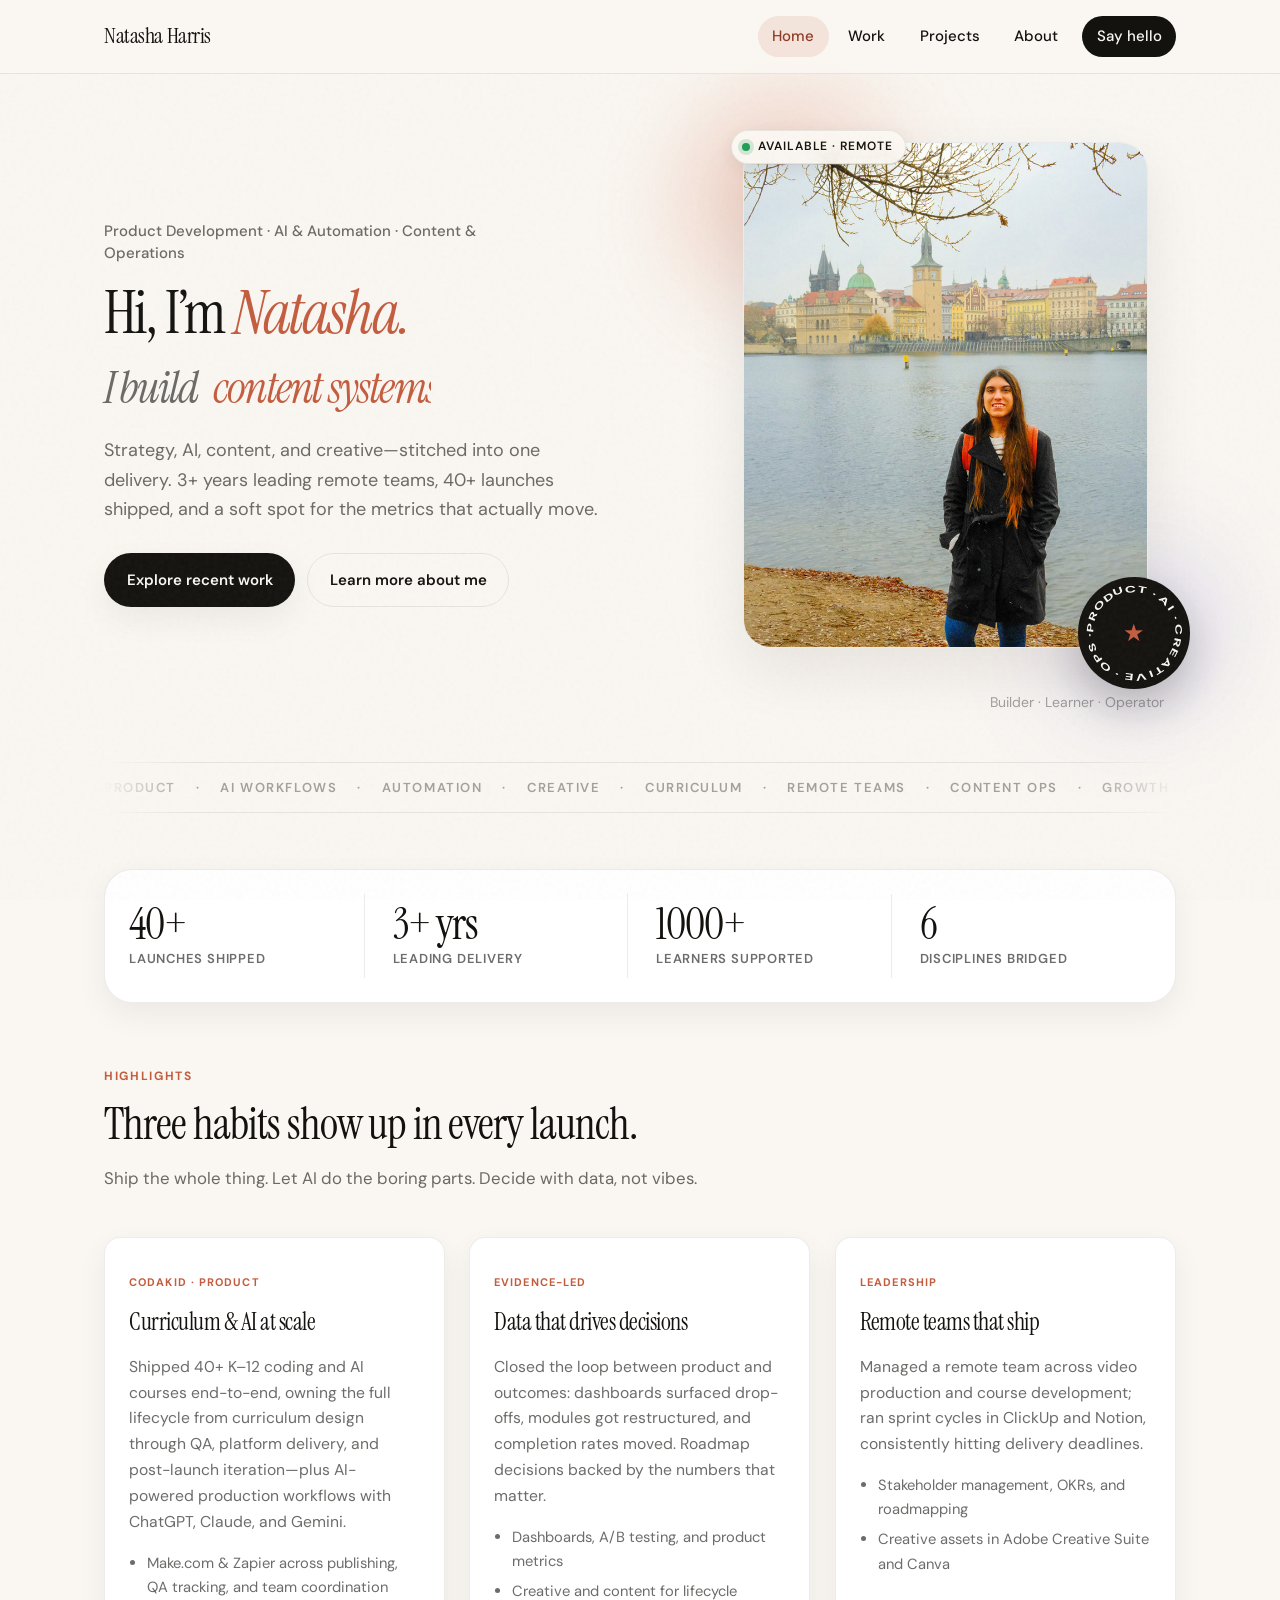
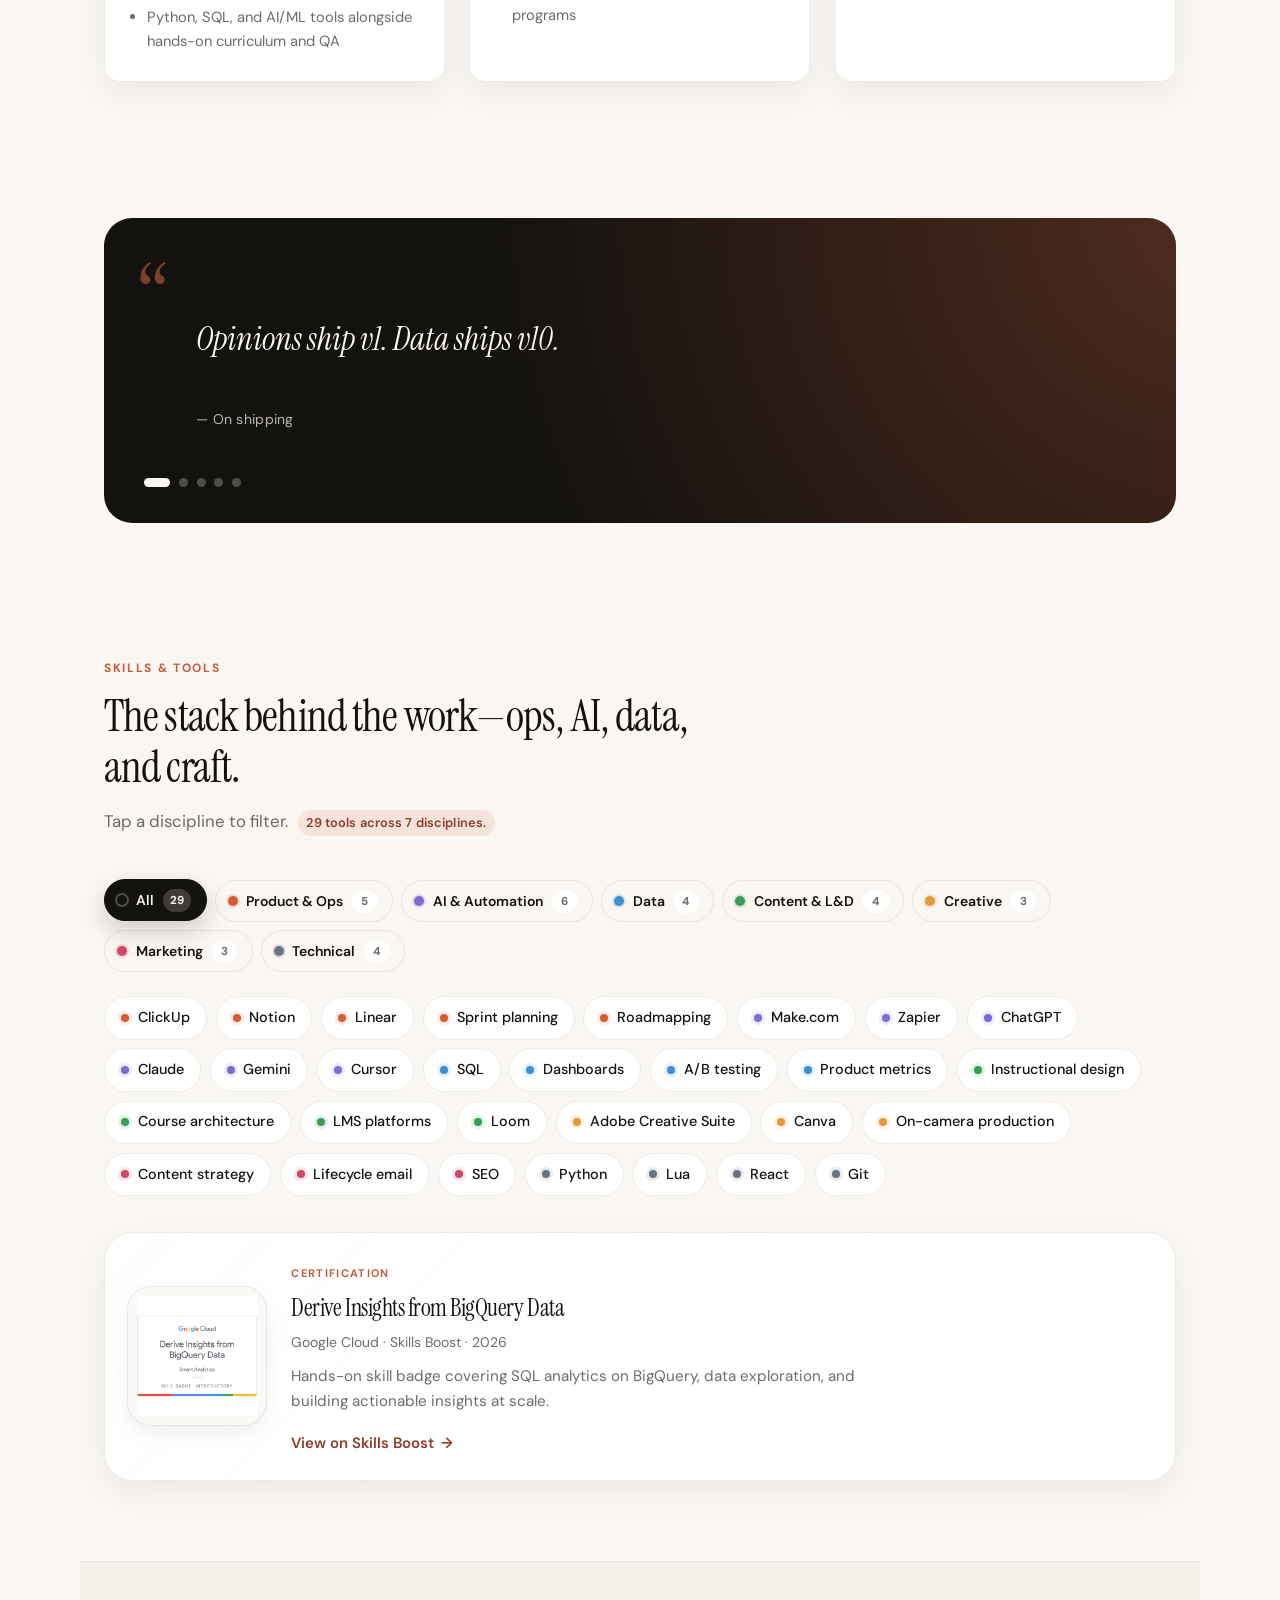
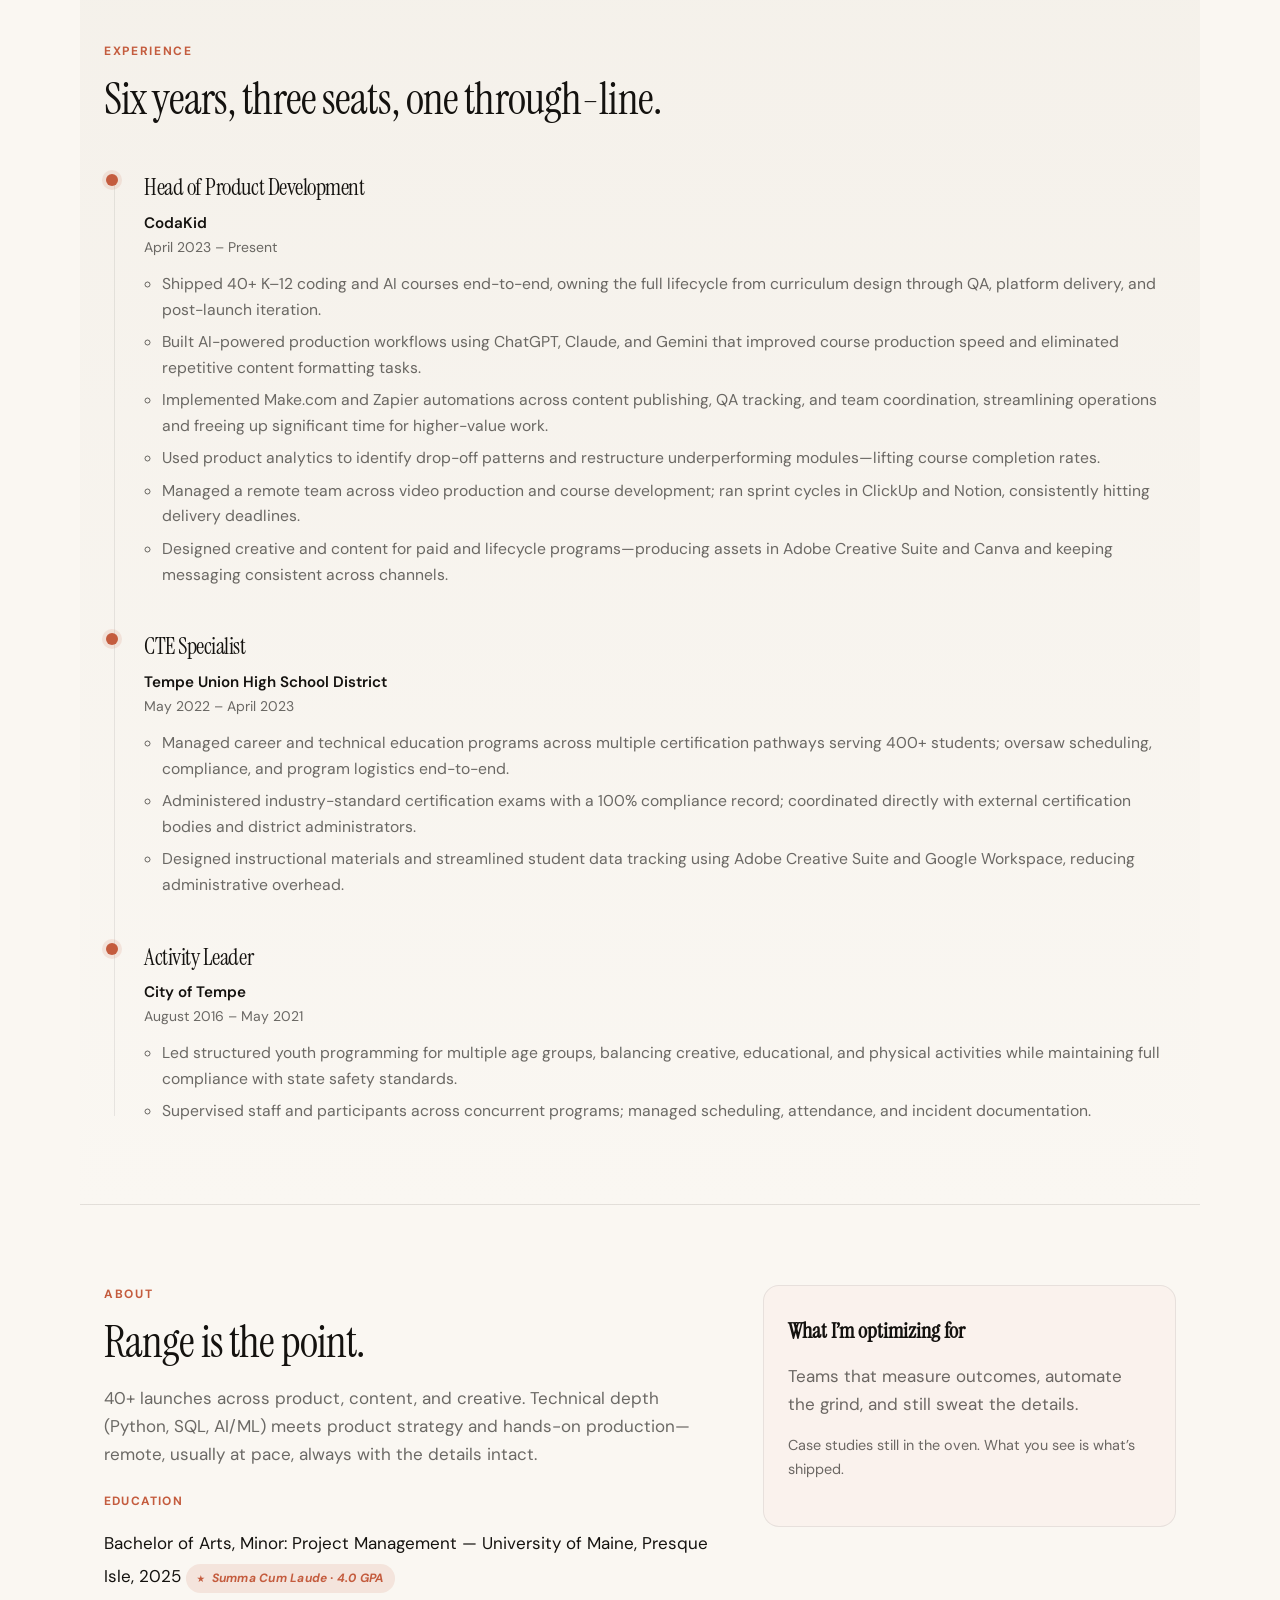
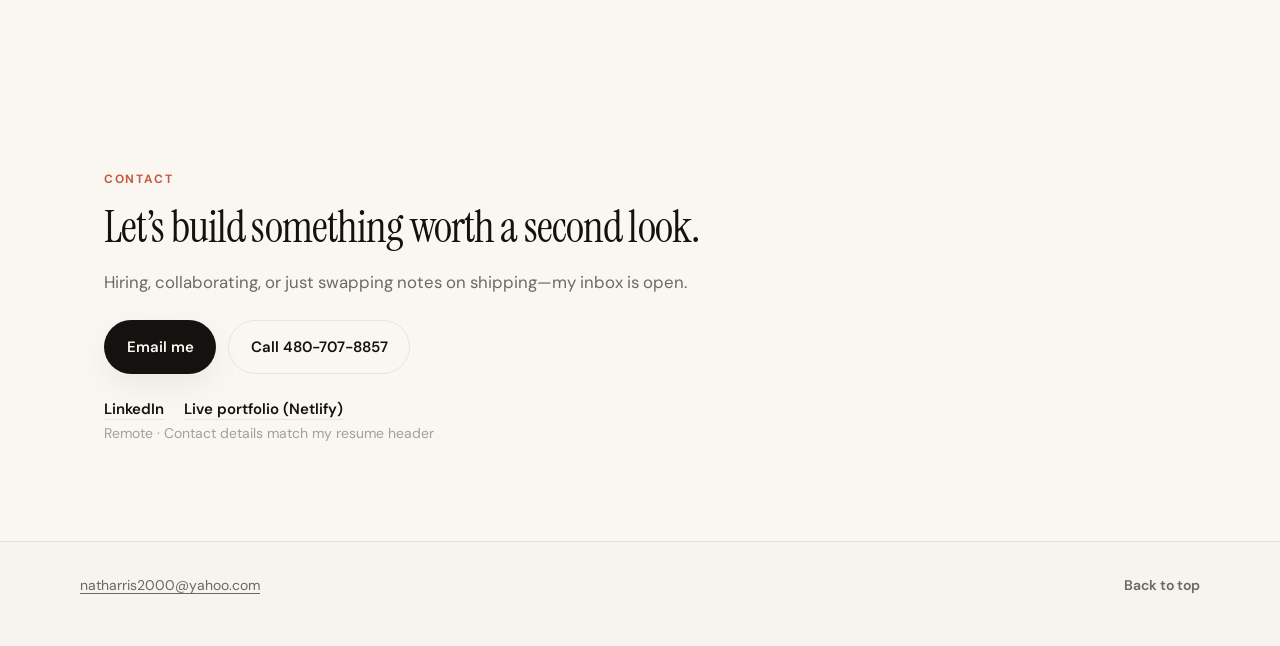
==== commit a2852d53: "feat(quote-band): cycling carousel with dot controls Replaces single quote with a deck of 5 cards th" ====
--- a/index.html
+++ b/index.html
@@ -166,11 +166,52 @@
     </section>
 
     <section class="section quote-band" data-reveal>
-      <div class="quote-band__inner">
-        <blockquote class="quote">
-          <p>Opinions ship v1. Data ships v10.</p>
-        </blockquote>
-        <p class="quote__attr">— How I think about shipping</p>
+      <div class="quote-band__inner" data-quote-carousel>
+        <ul class="quote-deck" data-quote-deck aria-live="polite">
+          <li class="quote-card is-active" data-quote-card>
+            <span class="quote-card__mark" aria-hidden="true">&ldquo;</span>
+            <blockquote class="quote">
+              <p>Opinions ship v1. Data ships v10.</p>
+            </blockquote>
+            <p class="quote__attr">— On shipping</p>
+          </li>
+          <li class="quote-card" data-quote-card>
+            <span class="quote-card__mark" aria-hidden="true">&ldquo;</span>
+            <blockquote class="quote">
+              <p>Range isn&rsquo;t a backup plan. It&rsquo;s the plan.</p>
+            </blockquote>
+            <p class="quote__attr">— On being a generalist</p>
+          </li>
+          <li class="quote-card" data-quote-card>
+            <span class="quote-card__mark" aria-hidden="true">&ldquo;</span>
+            <blockquote class="quote">
+              <p>If a robot can do it, automate it&mdash;then go do the hard thing.</p>
+            </blockquote>
+            <p class="quote__attr">— On AI &amp; workflows</p>
+          </li>
+          <li class="quote-card" data-quote-card>
+            <span class="quote-card__mark" aria-hidden="true">&ldquo;</span>
+            <blockquote class="quote">
+              <p>A dashboard is just a dare: find the thing, fix the thing.</p>
+            </blockquote>
+            <p class="quote__attr">— On product analytics</p>
+          </li>
+          <li class="quote-card" data-quote-card>
+            <span class="quote-card__mark" aria-hidden="true">&ldquo;</span>
+            <blockquote class="quote">
+              <p>Remote teams ship when the system carries the work.</p>
+            </blockquote>
+            <p class="quote__attr">— On operations</p>
+          </li>
+        </ul>
+
+        <div class="quote-controls" data-quote-dots>
+          <button type="button" class="quote-dot is-active" data-quote-dot="0" aria-label="Quote 1"></button>
+          <button type="button" class="quote-dot" data-quote-dot="1" aria-label="Quote 2"></button>
+          <button type="button" class="quote-dot" data-quote-dot="2" aria-label="Quote 3"></button>
+          <button type="button" class="quote-dot" data-quote-dot="3" aria-label="Quote 4"></button>
+          <button type="button" class="quote-dot" data-quote-dot="4" aria-label="Quote 5"></button>
+        </div>
       </div>
     </section>
 
--- a/css/styles.css
+++ b/css/styles.css
@@ -1007,7 +1007,7 @@
 .quote-band__inner {
   max-width: var(--max);
   margin: 0 auto;
-  padding: 2.5rem 2rem;
+  padding: clamp(2.5rem, 5vw, 3.25rem) clamp(1.5rem, 4vw, 2.5rem) clamp(1.75rem, 4vw, 2.25rem);
   border-radius: var(--radius-lg);
   background: var(--ink);
   color: var(--bg);
@@ -1020,6 +1020,53 @@
   position: absolute;
   inset: -40%;
   background: radial-gradient(circle at 80% 20%, rgba(196, 92, 62, 0.35), transparent 45%);
+  pointer-events: none;
+  z-index: 0;
+}
+
+.quote-deck {
+  list-style: none;
+  margin: 0;
+  padding: 0;
+  position: relative;
+  min-height: clamp(9rem, 18vw, 11rem);
+  z-index: 1;
+}
+
+.quote-card {
+  position: absolute;
+  inset: 0;
+  display: grid;
+  align-content: center;
+  padding-left: clamp(2.25rem, 5vw, 3.25rem);
+  opacity: 0;
+  transform: translateY(10px);
+  transition: opacity 0.55s cubic-bezier(0.22, 1, 0.36, 1),
+    transform 0.55s cubic-bezier(0.22, 1, 0.36, 1);
+  pointer-events: none;
+}
+
+.quote-card.is-active {
+  opacity: 1;
+  transform: translateY(0);
+  pointer-events: auto;
+}
+
+.quote-card.is-leaving {
+  opacity: 0;
+  transform: translateY(-10px);
+}
+
+.quote-card__mark {
+  position: absolute;
+  left: -0.15rem;
+  top: -0.75rem;
+  font-family: var(--font-display);
+  font-size: clamp(4rem, 10vw, 6rem);
+  line-height: 1;
+  color: var(--accent);
+  opacity: 0.6;
+  user-select: none;
   pointer-events: none;
 }
 
@@ -1034,11 +1081,56 @@
 }
 
 .quote__attr {
-  margin: 1rem 0 0;
+  margin: 0.9rem 0 0;
   font-size: 0.875rem;
-  opacity: 0.75;
+  letter-spacing: 0.02em;
+  opacity: 0.72;
   position: relative;
   z-index: 1;
+}
+
+.quote-controls {
+  display: flex;
+  align-items: center;
+  gap: 0.55rem;
+  margin-top: clamp(1.5rem, 3vw, 2rem);
+  position: relative;
+  z-index: 1;
+}
+
+.quote-dot {
+  width: 9px;
+  height: 9px;
+  padding: 0;
+  border: none;
+  border-radius: 50%;
+  background: rgba(253, 250, 245, 0.25);
+  cursor: pointer;
+  transition: background 0.25s ease, transform 0.25s ease, width 0.35s ease;
+  position: relative;
+}
+
+.quote-dot:hover {
+  background: rgba(253, 250, 245, 0.55);
+  transform: scale(1.15);
+}
+
+.quote-dot.is-active {
+  width: 26px;
+  border-radius: 999px;
+  background: var(--bg);
+}
+
+.quote-dot:focus-visible {
+  outline: 2px solid var(--bg);
+  outline-offset: 3px;
+}
+
+@media (prefers-reduced-motion: reduce) {
+  .quote-card,
+  .quote-dot {
+    transition: none;
+  }
 }
 
 /* Skills */
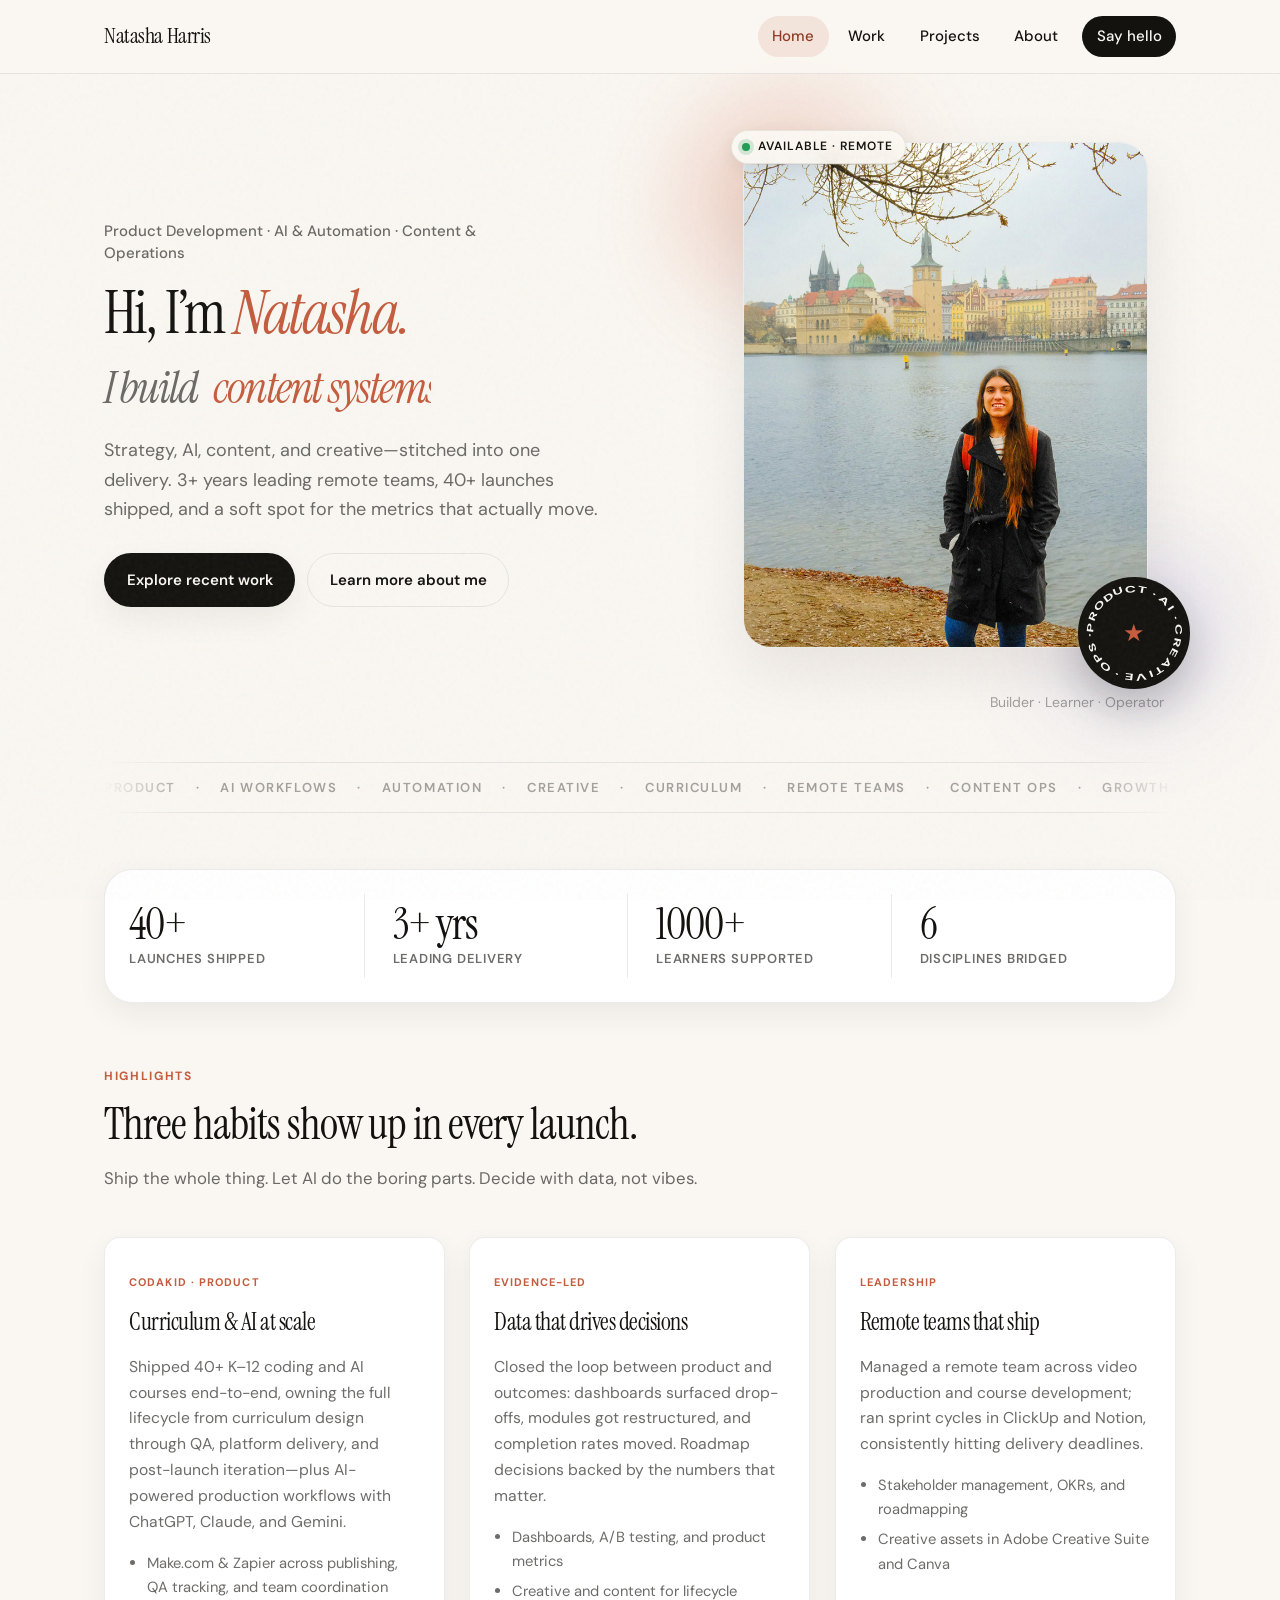
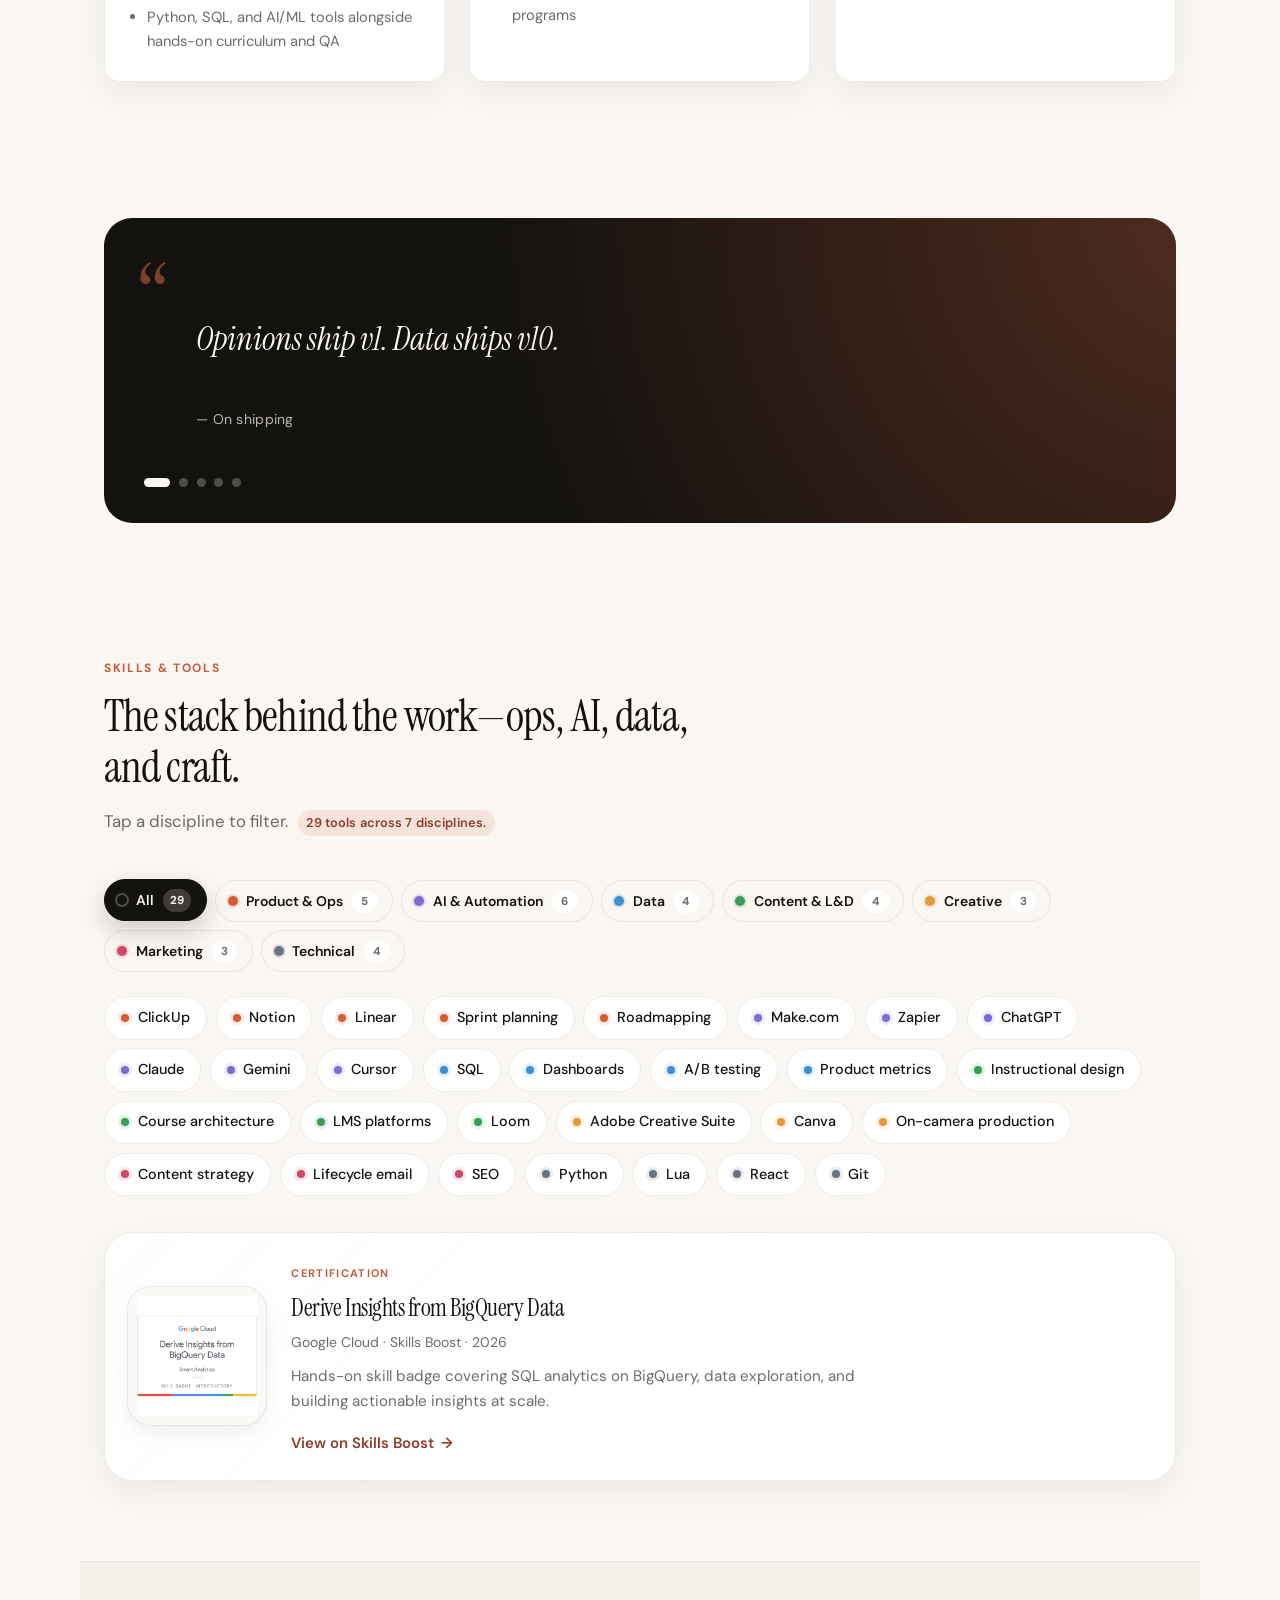
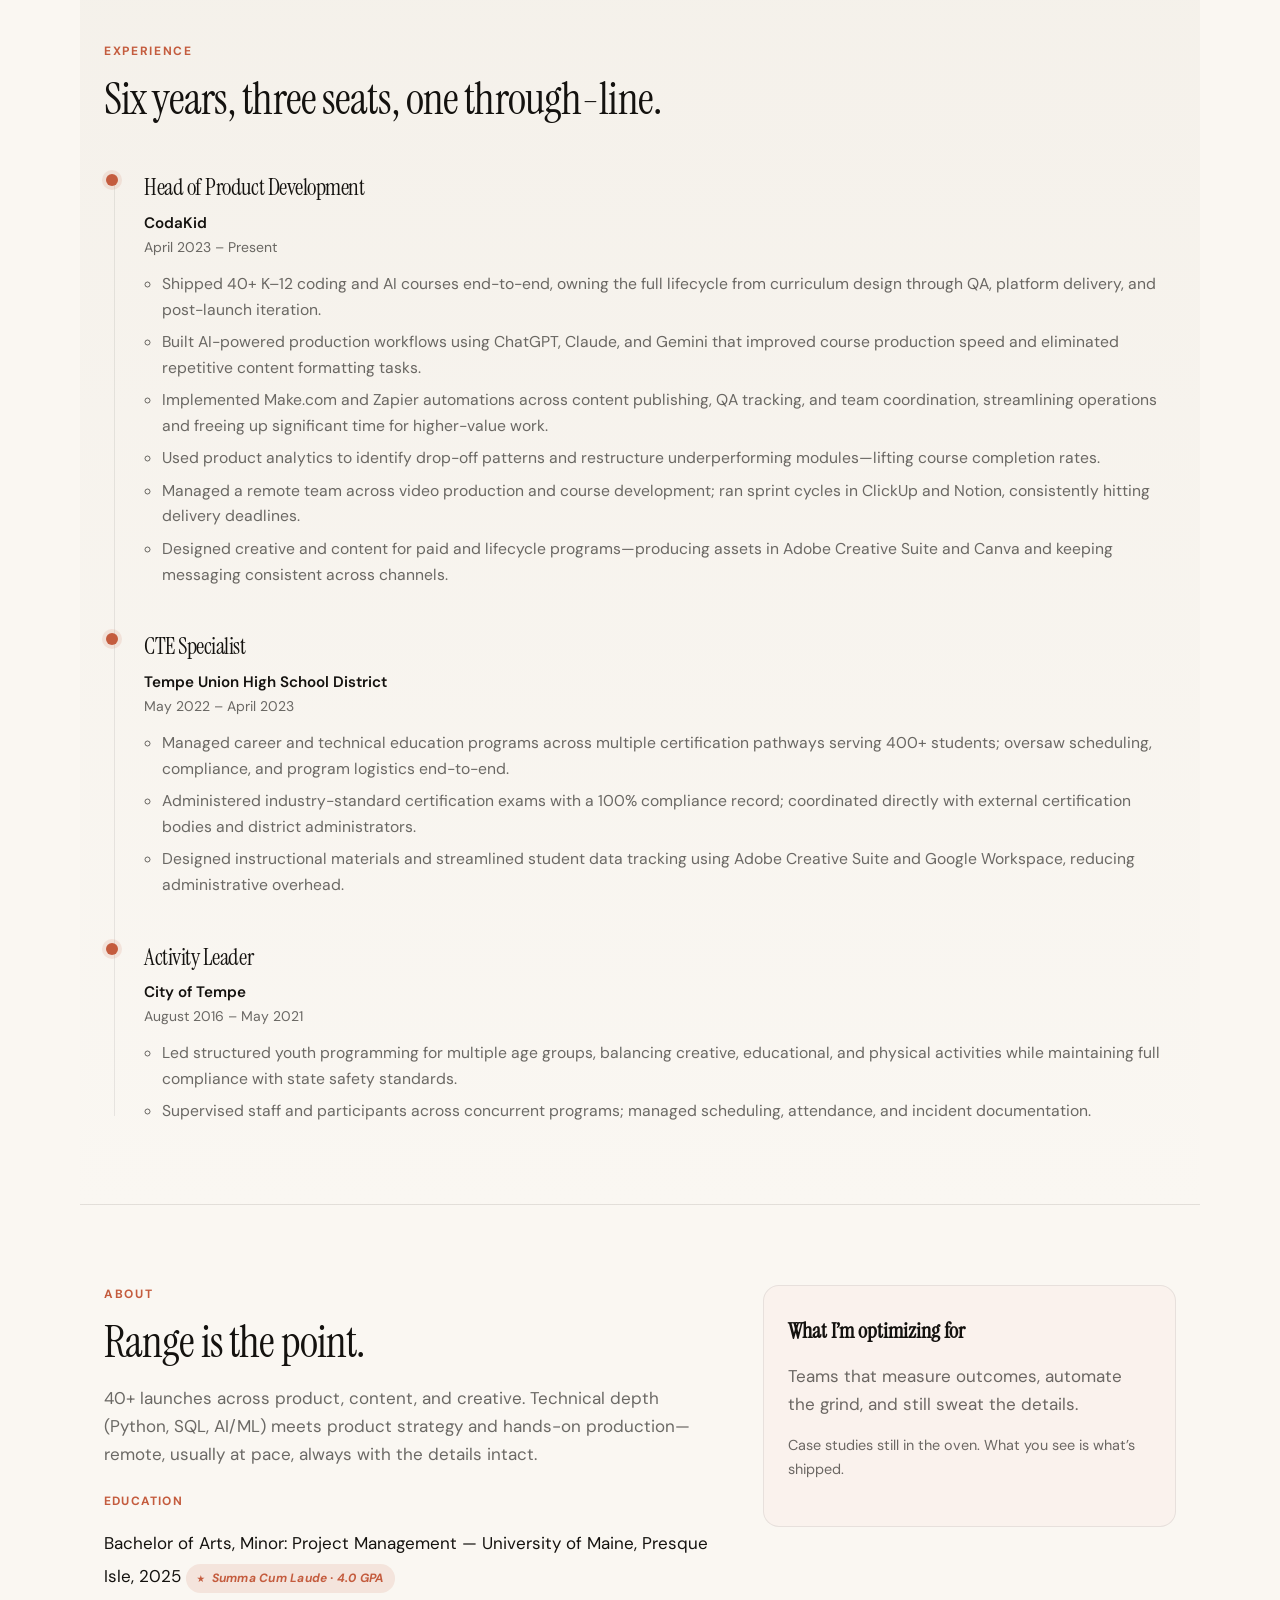
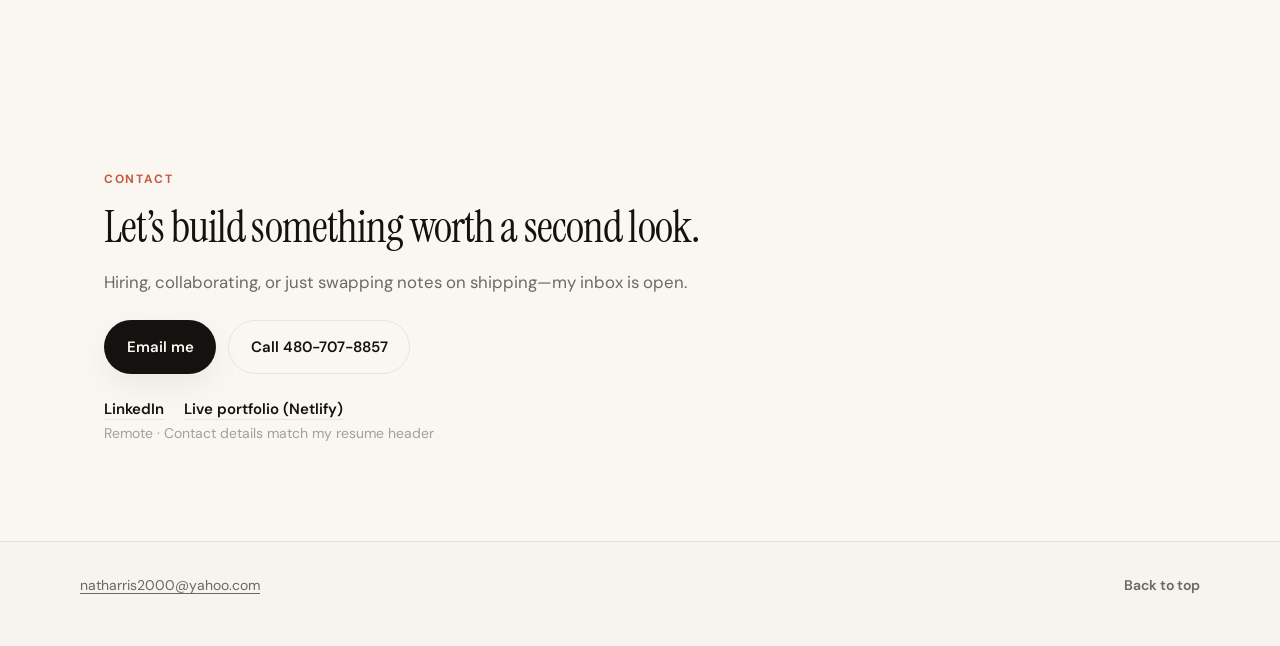
==== commit 2ce15e5b: "feat(branding): add NH monogram favicon + apple-touch icons - Custom SVG favicon with bold NH monogr" ====
--- a/index.html
+++ b/index.html
@@ -5,6 +5,10 @@
   <meta name="viewport" content="width=device-width, initial-scale=1" />
   <meta name="description" content="Natasha Harris — Product developer and manager. End-to-end delivery across strategy, AI workflows, data, content, and creative. 40+ launches, remote teams, evidence-led roadmaps." />
   <title>Natasha Harris · Product Developer &amp; Manager</title>
+  <link rel="icon" href="assets/favicon.svg" type="image/svg+xml" />
+  <link rel="alternate icon" href="assets/favicon.ico" sizes="any" />
+  <link rel="apple-touch-icon" href="assets/apple-touch-icon.png" />
+  <meta name="theme-color" content="#14120f" />
   <link rel="preconnect" href="https://fonts.googleapis.com" />
   <link rel="preconnect" href="https://fonts.gstatic.com" crossorigin />
   <link href="https://fonts.googleapis.com/css2?family=Instrument+Serif:ital@0;1&family=DM+Sans:ital,opsz,wght@0,9..40,400;0,9..40,500;0,9..40,600;0,9..40,700;1,9..40,400&display=swap" rel="stylesheet" />
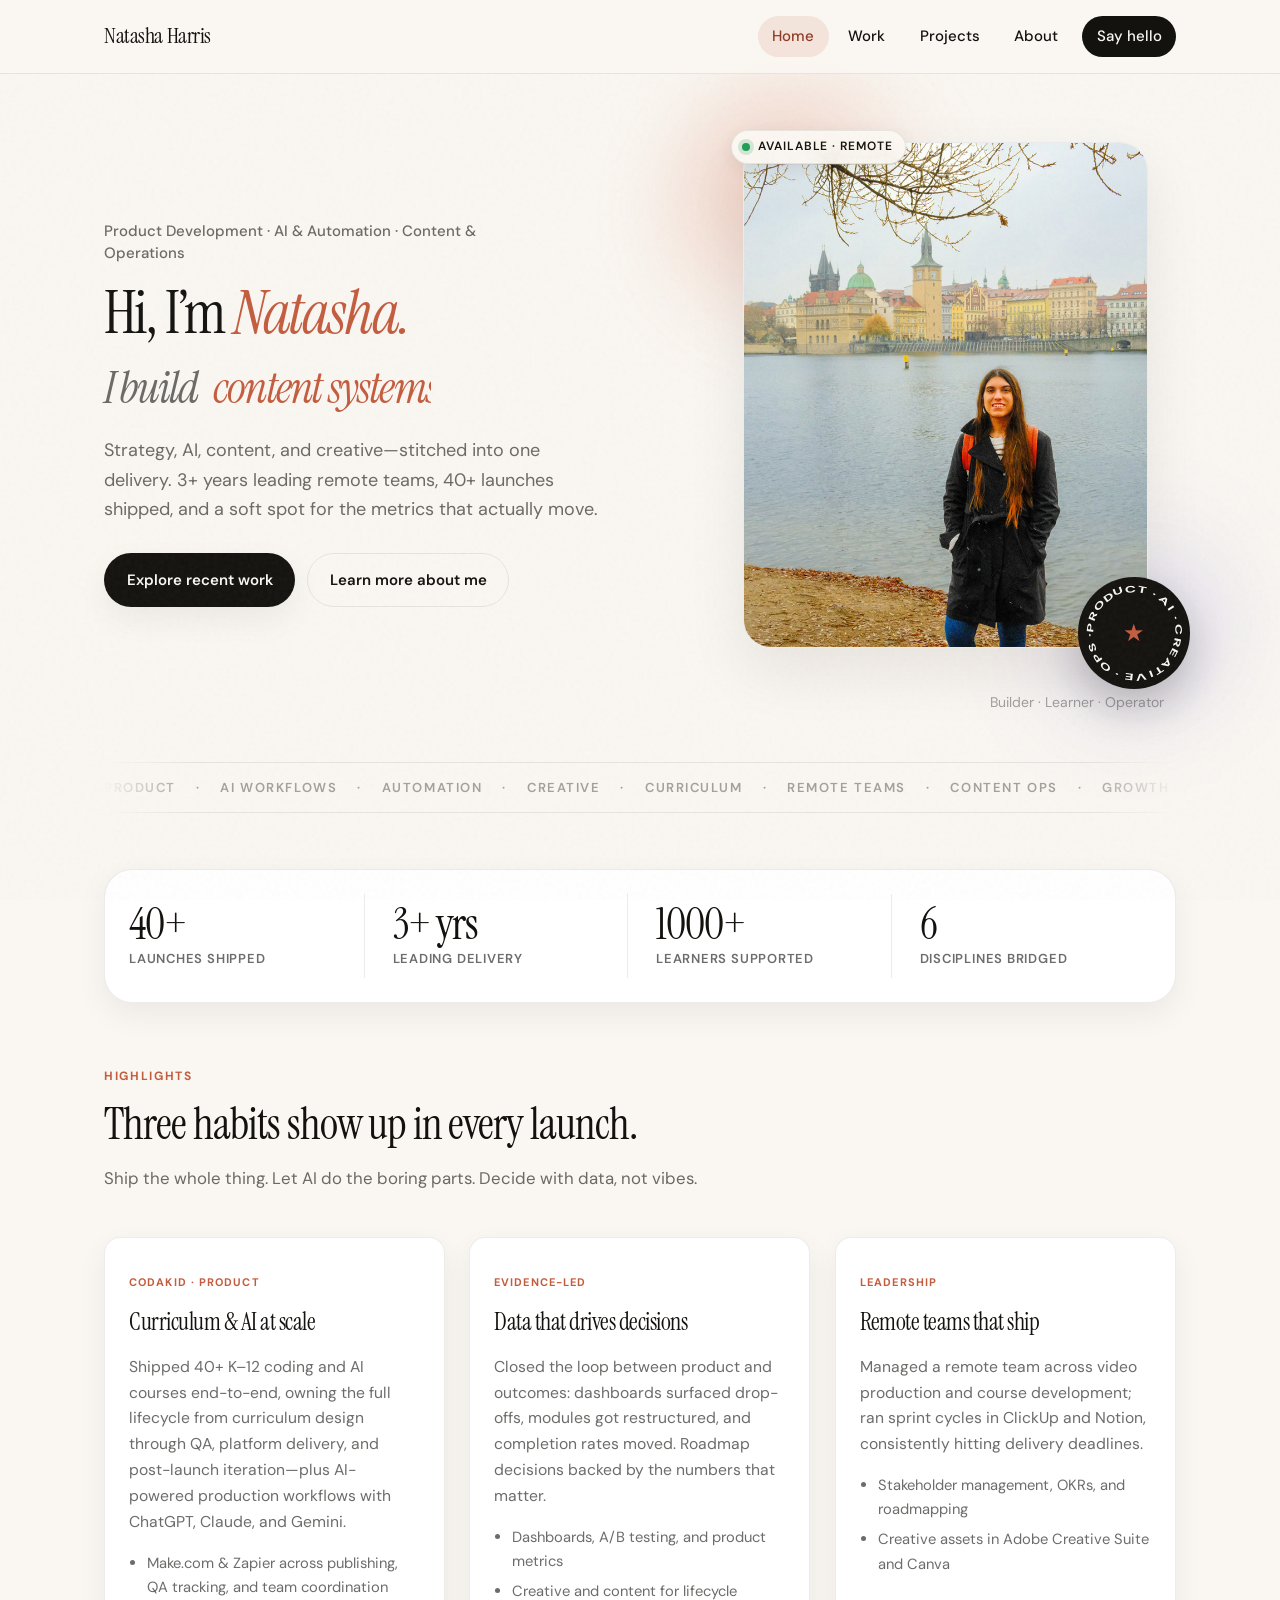
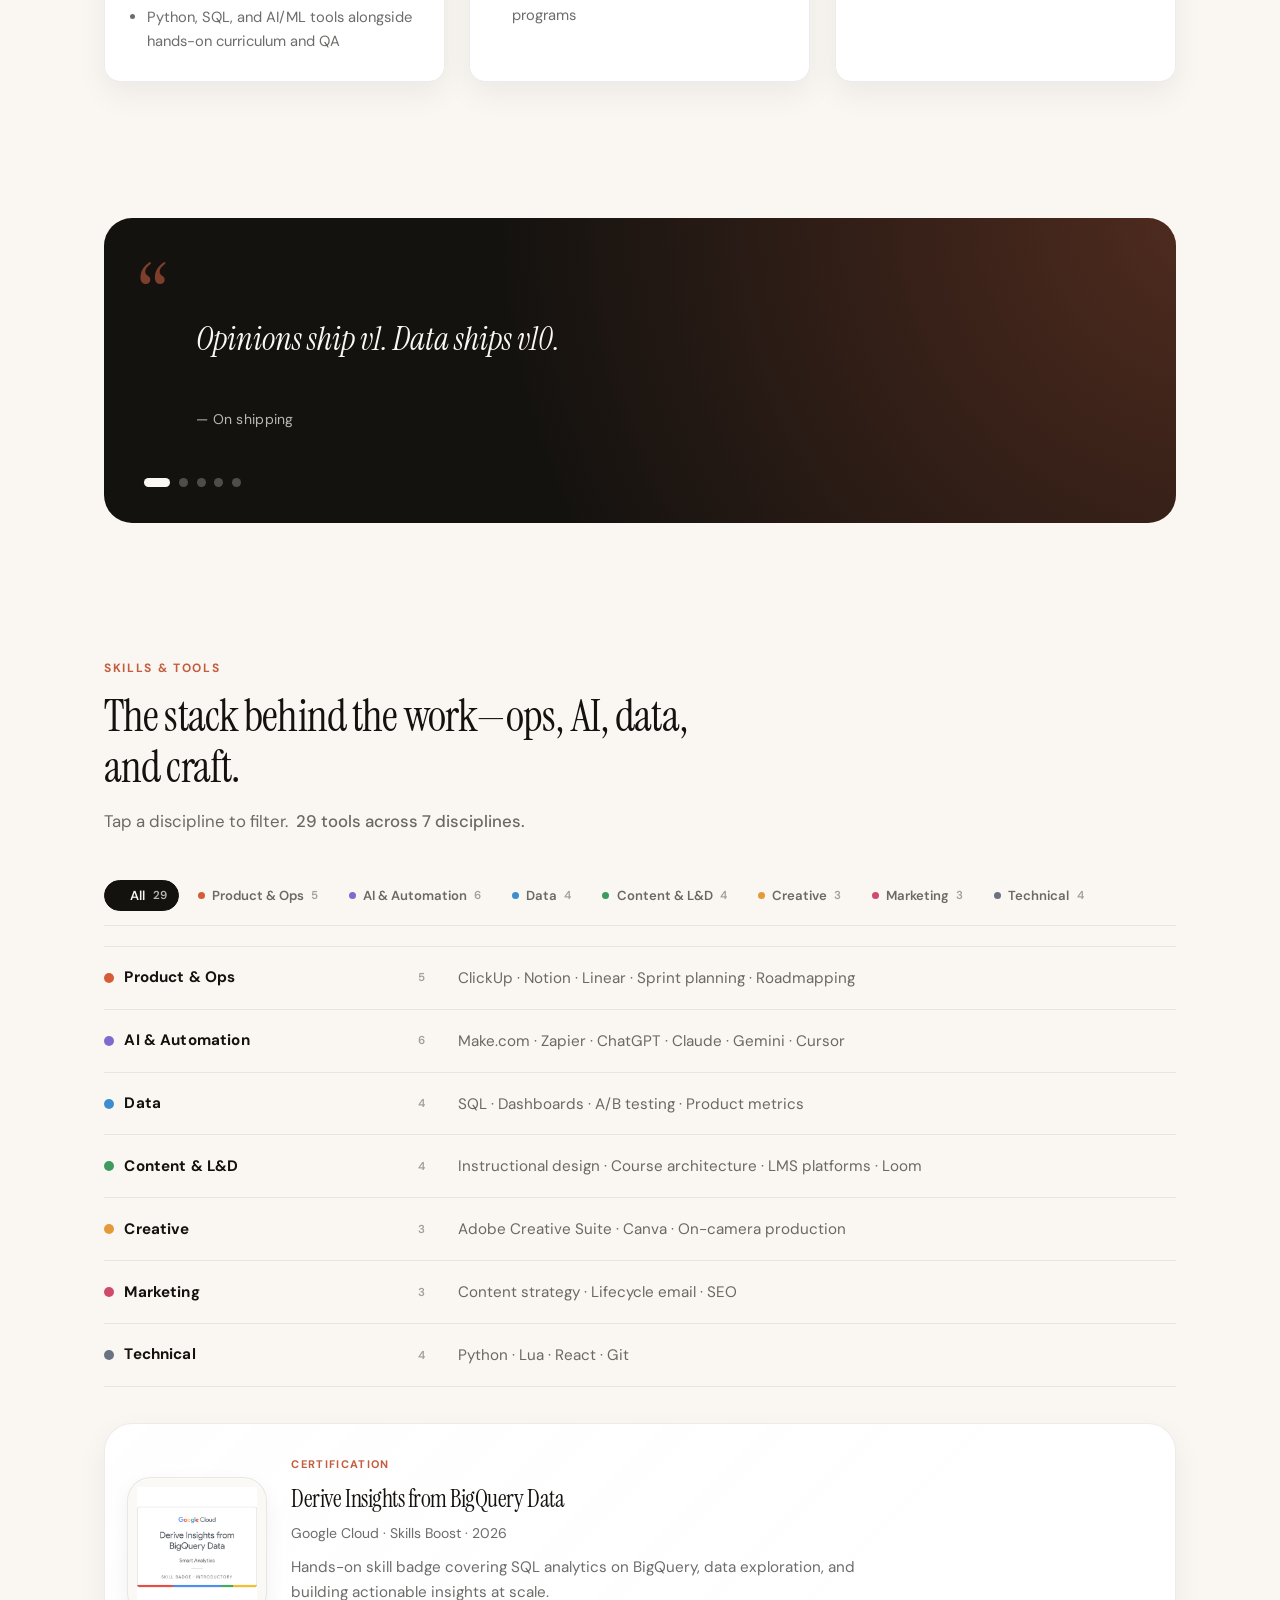
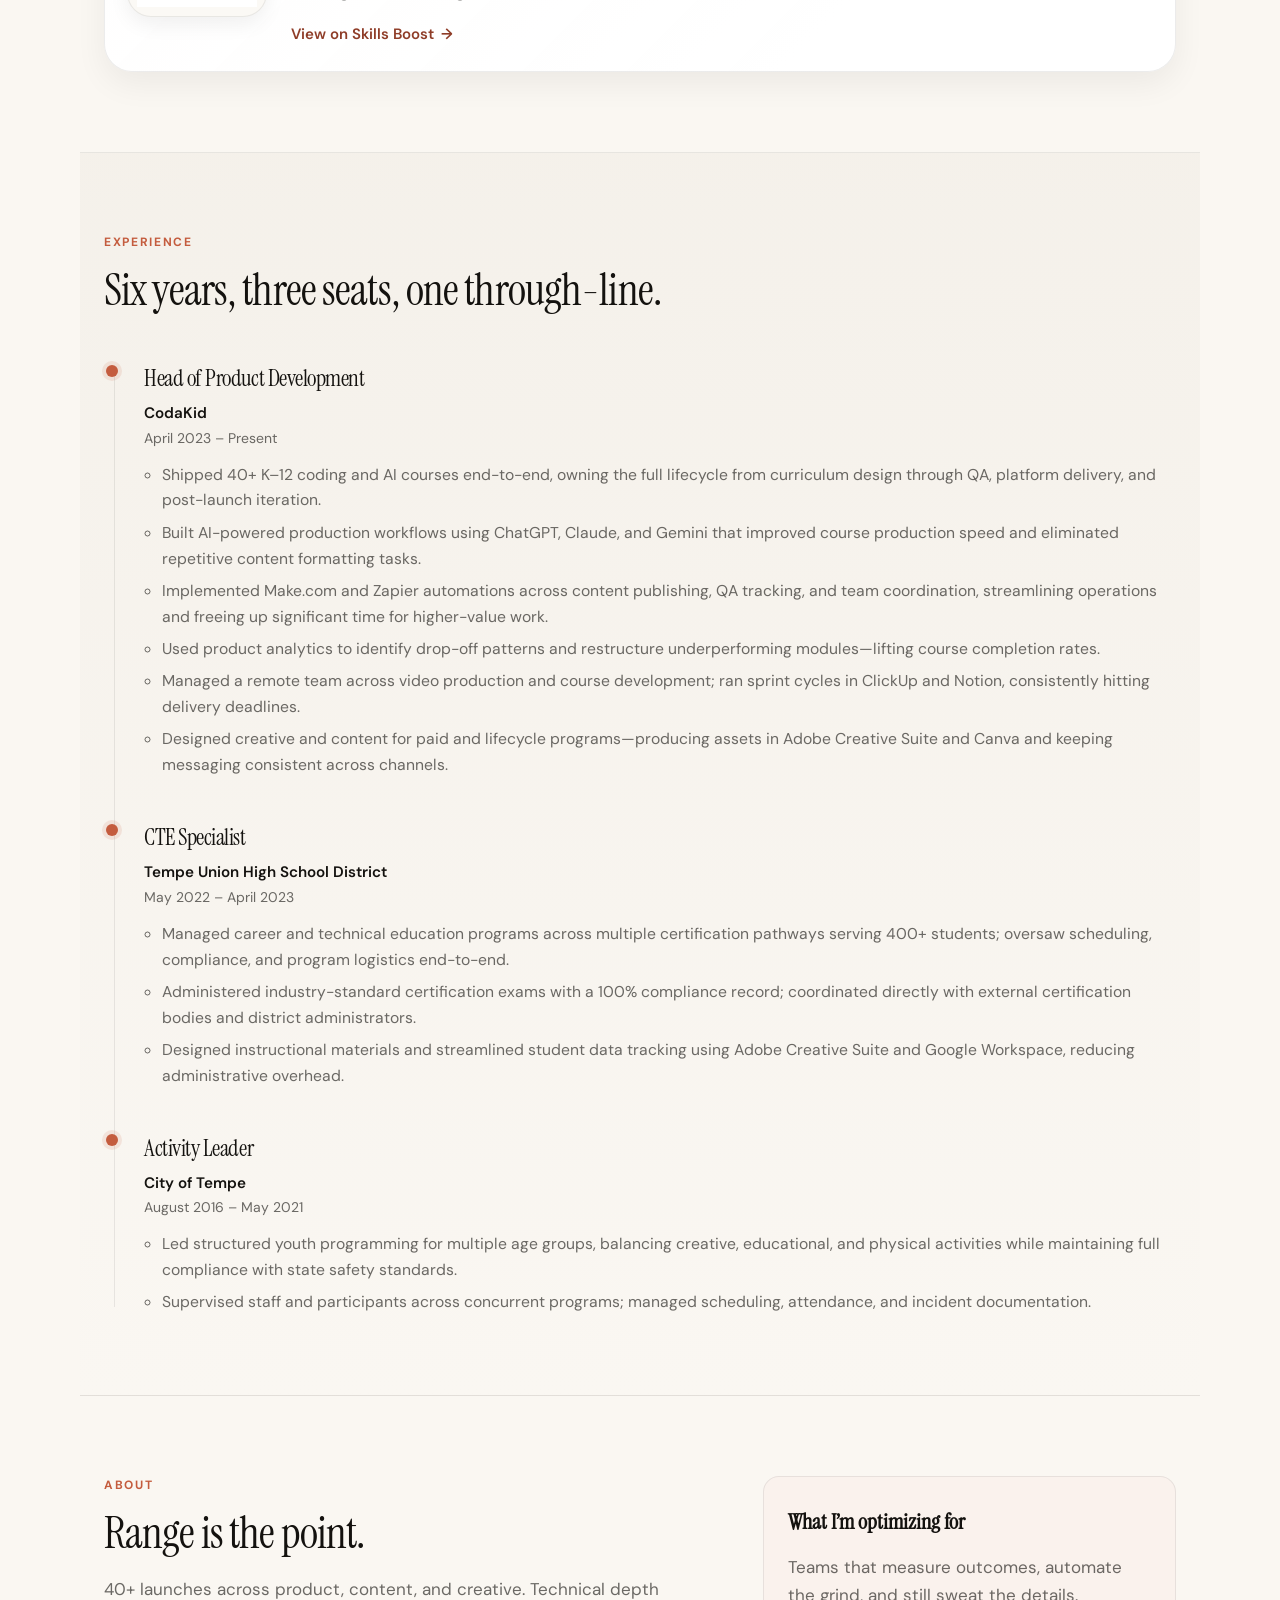
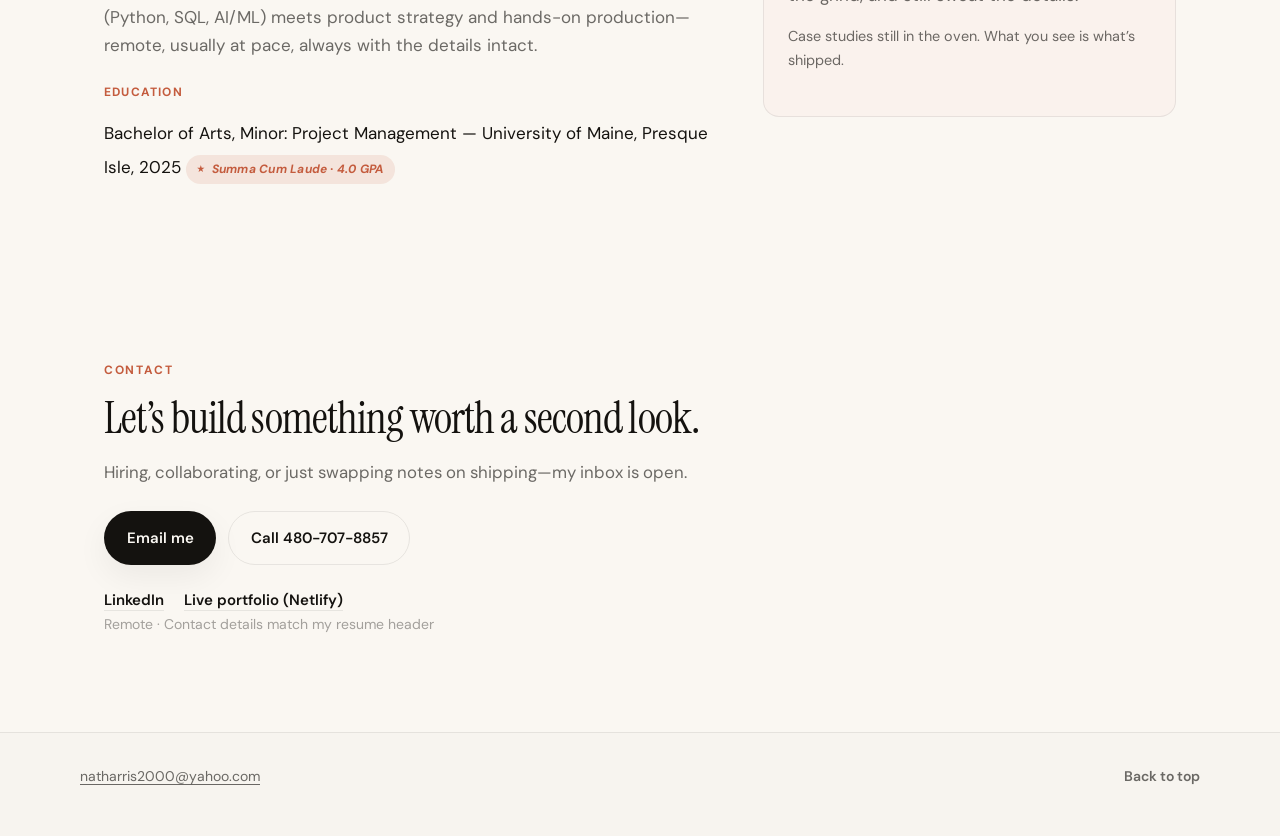
==== commit a3133a75: "redesign(skills): editorial row layout — no pill bubbles, clear dividers Replace pill tag grid with " ====
--- a/index.html
+++ b/index.html
@@ -272,42 +272,63 @@
           </button>
         </div>
 
-        <ul class="skills-cloud__pills" data-skill-pills data-stagger>
-          <li class="skill-pill" data-skill="product"><span class="skill-pill__dot"></span>ClickUp</li>
-          <li class="skill-pill" data-skill="product"><span class="skill-pill__dot"></span>Notion</li>
-          <li class="skill-pill" data-skill="product"><span class="skill-pill__dot"></span>Linear</li>
-          <li class="skill-pill" data-skill="product"><span class="skill-pill__dot"></span>Sprint planning</li>
-          <li class="skill-pill" data-skill="product"><span class="skill-pill__dot"></span>Roadmapping</li>
-
-          <li class="skill-pill" data-skill="ai"><span class="skill-pill__dot"></span>Make.com</li>
-          <li class="skill-pill" data-skill="ai"><span class="skill-pill__dot"></span>Zapier</li>
-          <li class="skill-pill" data-skill="ai"><span class="skill-pill__dot"></span>ChatGPT</li>
-          <li class="skill-pill" data-skill="ai"><span class="skill-pill__dot"></span>Claude</li>
-          <li class="skill-pill" data-skill="ai"><span class="skill-pill__dot"></span>Gemini</li>
-          <li class="skill-pill" data-skill="ai"><span class="skill-pill__dot"></span>Cursor</li>
-
-          <li class="skill-pill" data-skill="data"><span class="skill-pill__dot"></span>SQL</li>
-          <li class="skill-pill" data-skill="data"><span class="skill-pill__dot"></span>Dashboards</li>
-          <li class="skill-pill" data-skill="data"><span class="skill-pill__dot"></span>A/B testing</li>
-          <li class="skill-pill" data-skill="data"><span class="skill-pill__dot"></span>Product metrics</li>
-
-          <li class="skill-pill" data-skill="content"><span class="skill-pill__dot"></span>Instructional design</li>
-          <li class="skill-pill" data-skill="content"><span class="skill-pill__dot"></span>Course architecture</li>
-          <li class="skill-pill" data-skill="content"><span class="skill-pill__dot"></span>LMS platforms</li>
-          <li class="skill-pill" data-skill="content"><span class="skill-pill__dot"></span>Loom</li>
-
-          <li class="skill-pill" data-skill="creative"><span class="skill-pill__dot"></span>Adobe Creative Suite</li>
-          <li class="skill-pill" data-skill="creative"><span class="skill-pill__dot"></span>Canva</li>
-          <li class="skill-pill" data-skill="creative"><span class="skill-pill__dot"></span>On-camera production</li>
-
-          <li class="skill-pill" data-skill="marketing"><span class="skill-pill__dot"></span>Content strategy</li>
-          <li class="skill-pill" data-skill="marketing"><span class="skill-pill__dot"></span>Lifecycle email</li>
-          <li class="skill-pill" data-skill="marketing"><span class="skill-pill__dot"></span>SEO</li>
-
-          <li class="skill-pill" data-skill="technical"><span class="skill-pill__dot"></span>Python</li>
-          <li class="skill-pill" data-skill="technical"><span class="skill-pill__dot"></span>Lua</li>
-          <li class="skill-pill" data-skill="technical"><span class="skill-pill__dot"></span>React</li>
-          <li class="skill-pill" data-skill="technical"><span class="skill-pill__dot"></span>Git</li>
+        <ul class="skill-rows" data-skill-rows>
+          <li class="skill-row" data-skill-row="product">
+            <div class="skill-row__head">
+              <span class="skill-row__dot" aria-hidden="true"></span>
+              <h3 class="skill-row__title">Product &amp; Ops</h3>
+              <span class="skill-row__count">5</span>
+            </div>
+            <p class="skill-row__tools">ClickUp&nbsp;·&nbsp;Notion&nbsp;·&nbsp;Linear&nbsp;·&nbsp;Sprint planning&nbsp;·&nbsp;Roadmapping</p>
+          </li>
+          <li class="skill-row" data-skill-row="ai">
+            <div class="skill-row__head">
+              <span class="skill-row__dot" aria-hidden="true"></span>
+              <h3 class="skill-row__title">AI &amp; Automation</h3>
+              <span class="skill-row__count">6</span>
+            </div>
+            <p class="skill-row__tools">Make.com&nbsp;·&nbsp;Zapier&nbsp;·&nbsp;ChatGPT&nbsp;·&nbsp;Claude&nbsp;·&nbsp;Gemini&nbsp;·&nbsp;Cursor</p>
+          </li>
+          <li class="skill-row" data-skill-row="data">
+            <div class="skill-row__head">
+              <span class="skill-row__dot" aria-hidden="true"></span>
+              <h3 class="skill-row__title">Data</h3>
+              <span class="skill-row__count">4</span>
+            </div>
+            <p class="skill-row__tools">SQL&nbsp;·&nbsp;Dashboards&nbsp;·&nbsp;A/B testing&nbsp;·&nbsp;Product metrics</p>
+          </li>
+          <li class="skill-row" data-skill-row="content">
+            <div class="skill-row__head">
+              <span class="skill-row__dot" aria-hidden="true"></span>
+              <h3 class="skill-row__title">Content &amp; L&amp;D</h3>
+              <span class="skill-row__count">4</span>
+            </div>
+            <p class="skill-row__tools">Instructional design&nbsp;·&nbsp;Course architecture&nbsp;·&nbsp;LMS platforms&nbsp;·&nbsp;Loom</p>
+          </li>
+          <li class="skill-row" data-skill-row="creative">
+            <div class="skill-row__head">
+              <span class="skill-row__dot" aria-hidden="true"></span>
+              <h3 class="skill-row__title">Creative</h3>
+              <span class="skill-row__count">3</span>
+            </div>
+            <p class="skill-row__tools">Adobe Creative Suite&nbsp;·&nbsp;Canva&nbsp;·&nbsp;On-camera production</p>
+          </li>
+          <li class="skill-row" data-skill-row="marketing">
+            <div class="skill-row__head">
+              <span class="skill-row__dot" aria-hidden="true"></span>
+              <h3 class="skill-row__title">Marketing</h3>
+              <span class="skill-row__count">3</span>
+            </div>
+            <p class="skill-row__tools">Content strategy&nbsp;·&nbsp;Lifecycle email&nbsp;·&nbsp;SEO</p>
+          </li>
+          <li class="skill-row" data-skill-row="technical">
+            <div class="skill-row__head">
+              <span class="skill-row__dot" aria-hidden="true"></span>
+              <h3 class="skill-row__title">Technical</h3>
+              <span class="skill-row__count">4</span>
+            </div>
+            <p class="skill-row__tools">Python&nbsp;·&nbsp;Lua&nbsp;·&nbsp;React&nbsp;·&nbsp;Git</p>
+          </li>
         </ul>
       </div>
       <aside class="cert-card" data-reveal aria-label="Certifications">
--- a/css/styles.css
+++ b/css/styles.css
@@ -1134,176 +1134,209 @@
 }
 
 /* Skills */
-/* Skills cloud — interactive filter + category-colored pills */
+/* Skills cloud — tabs + quiet tag grid */
 .skills-meta {
-  display: inline-block;
-  margin-left: 0.35rem;
-  padding: 0.18rem 0.55rem;
-  border-radius: var(--radius-pill);
-  background: var(--accent-soft);
-  color: var(--accent-deep);
-  font-size: 0.8rem;
-  font-weight: 600;
-  letter-spacing: 0.01em;
-  transition: background 0.3s ease, color 0.3s ease;
+  display: inline;
+  margin-left: 0.25rem;
+  color: var(--ink-muted);
+  font-weight: 500;
+  font-size: inherit;
+  transition: color 0.25s ease;
 }
 
 .skills-cloud {
   display: grid;
-  gap: 1.5rem;
-  margin-top: 1.75rem;
-}
-
+  gap: 1.25rem;
+  margin-top: 1.5rem;
+}
+
+/* Filter row — reads as tabs, not pills */
 .skills-cloud__filters {
   display: flex;
   flex-wrap: wrap;
-  gap: 0.5rem;
+  gap: 0.35rem 0.4rem;
+  padding-bottom: 0.85rem;
+  border-bottom: 1px solid var(--line);
 }
 
 .skill-filter {
+  --chip-fg: var(--ink);
   display: inline-flex;
   align-items: center;
-  gap: 0.55rem;
-  padding: 0.55rem 0.9rem 0.55rem 0.75rem;
-  border: 1px solid var(--line);
+  gap: 0.45rem;
+  padding: 0.38rem 0.7rem;
+  border: 1px solid transparent;
   background: transparent;
   border-radius: var(--radius-pill);
   font-family: var(--font-body);
-  font-size: 0.875rem;
+  font-size: 0.82rem;
   font-weight: 600;
-  color: var(--ink);
+  color: var(--ink-muted);
   cursor: pointer;
-  transition: background 0.25s ease, border-color 0.25s ease, color 0.25s ease, transform 0.25s ease, box-shadow 0.25s ease;
+  white-space: nowrap;
+  transition: background 0.2s ease, border-color 0.2s ease, color 0.2s ease;
 }
 
 .skill-filter__swatch {
   --swatch: var(--ink);
   display: inline-block;
-  width: 10px;
-  height: 10px;
+  width: 7px;
+  height: 7px;
   border-radius: 50%;
   background: var(--swatch);
-  box-shadow: 0 0 0 2px color-mix(in srgb, var(--swatch) 18%, transparent);
+  flex-shrink: 0;
 }
 
 .skill-filter__count {
-  display: inline-flex;
-  align-items: center;
-  justify-content: center;
-  min-width: 1.6rem;
-  height: 1.4rem;
-  padding: 0 0.45rem;
-  border-radius: var(--radius-pill);
-  background: var(--bg-elevated);
-  color: var(--ink-muted);
   font-size: 0.72rem;
-  font-weight: 700;
+  font-weight: 600;
+  color: var(--ink-faint);
   letter-spacing: 0.01em;
 }
 
 .skill-filter:hover {
-  border-color: var(--ink);
-  transform: translateY(-1px);
-  box-shadow: 0 6px 16px rgba(20, 18, 15, 0.06);
+  color: var(--ink);
+  background: rgba(20, 18, 15, 0.04);
 }
 
 .skill-filter.is-active {
   background: var(--ink);
   color: var(--bg);
   border-color: var(--ink);
-  transform: translateY(-1px);
-  box-shadow: 0 10px 24px rgba(20, 18, 15, 0.18);
 }
 
 .skill-filter.is-active .skill-filter__count {
-  background: rgba(253, 250, 245, 0.18);
-  color: var(--bg);
-}
-
-.skill-filter.is-active .skill-filter__swatch {
-  box-shadow: 0 0 0 2px rgba(253, 250, 245, 0.25);
-}
-
-.skills-cloud__pills {
+  color: rgba(253, 250, 245, 0.7);
+}
+
+/* Editorial skill rows — one row per discipline, no bubbles */
+.skill-rows {
   list-style: none;
   margin: 0;
   padding: 0;
-  display: flex;
-  flex-wrap: wrap;
-  gap: 0.55rem;
-}
-
-.skill-pill {
+  display: grid;
+  gap: 0;
+}
+
+.skill-row {
   --dot: var(--accent);
+  display: grid;
+  grid-template-columns: minmax(220px, 0.9fr) 2fr;
+  gap: 1.5rem 2rem;
+  align-items: baseline;
+  padding: 1.15rem 0.25rem 1.15rem 0;
+  border-top: 1px solid var(--line);
+  transition: opacity 0.3s ease, background 0.25s ease;
+}
+
+.skill-row:last-child {
+  border-bottom: 1px solid var(--line);
+}
+
+.skill-row[data-skill-row="product"]   { --dot: #d45d38; }
+.skill-row[data-skill-row="ai"]        { --dot: #7e6bd0; }
+.skill-row[data-skill-row="data"]      { --dot: #3e8ecf; }
+.skill-row[data-skill-row="content"]   { --dot: #3e9b5e; }
+.skill-row[data-skill-row="creative"]  { --dot: #e59a3a; }
+.skill-row[data-skill-row="marketing"] { --dot: #cf4a6b; }
+.skill-row[data-skill-row="technical"] { --dot: #6b7280; }
+
+.skill-row__head {
   display: inline-flex;
   align-items: center;
-  gap: 0.55rem;
-  padding: 0.55rem 1rem;
-  border-radius: var(--radius-pill);
-  background: var(--bg-elevated);
-  border: 1px solid var(--line);
-  font-size: 0.9rem;
-  font-weight: 500;
-  color: var(--ink);
-  cursor: default;
-  transition:
-    opacity 0.4s cubic-bezier(0.22, 1, 0.36, 1),
-    transform 0.4s cubic-bezier(0.22, 1, 0.36, 1),
-    background 0.25s ease,
-    border-color 0.25s ease,
-    color 0.25s ease,
-    box-shadow 0.25s ease;
-}
-
-.skill-pill[data-skill="product"]   { --dot: #d45d38; }
-.skill-pill[data-skill="ai"]        { --dot: #7e6bd0; }
-.skill-pill[data-skill="data"]      { --dot: #3e8ecf; }
-.skill-pill[data-skill="content"]   { --dot: #3e9b5e; }
-.skill-pill[data-skill="creative"]  { --dot: #e59a3a; }
-.skill-pill[data-skill="marketing"] { --dot: #cf4a6b; }
-.skill-pill[data-skill="technical"] { --dot: #6b7280; }
-
-.skill-pill__dot {
-  display: block;
-  width: 8px;
-  height: 8px;
+  gap: 0.65rem;
+  min-width: 0;
+}
+
+.skill-row__dot {
+  width: 10px;
+  height: 10px;
   border-radius: 50%;
   background: var(--dot);
-  box-shadow: 0 0 0 3px color-mix(in srgb, var(--dot) 15%, transparent);
+  flex-shrink: 0;
   transition: transform 0.25s ease, box-shadow 0.25s ease;
 }
 
-.skill-pill:hover {
-  transform: translateY(-2px);
-  border-color: var(--dot);
-  box-shadow: 0 8px 20px color-mix(in srgb, var(--dot) 18%, transparent);
-}
-
-.skill-pill:hover .skill-pill__dot {
+.skill-row__title {
+  margin: 0;
+  font-family: var(--font-body);
+  font-size: 0.95rem;
+  font-weight: 700;
+  letter-spacing: 0.01em;
+  color: var(--ink);
+  white-space: nowrap;
+}
+
+.skill-row__count {
+  margin-left: auto;
+  font-size: 0.72rem;
+  font-weight: 600;
+  letter-spacing: 0.08em;
+  text-transform: uppercase;
+  color: var(--ink-faint);
+}
+
+.skill-row__tools {
+  margin: 0;
+  font-size: 0.95rem;
+  line-height: 1.55;
+  color: var(--ink-muted);
+  word-break: break-word;
+}
+
+.skill-row:hover {
+  background: color-mix(in srgb, var(--dot) 5%, transparent);
+}
+
+.skill-row:hover .skill-row__dot {
   transform: scale(1.25);
-  box-shadow: 0 0 0 4px color-mix(in srgb, var(--dot) 22%, transparent);
-}
-
-.skill-pill.is-dimmed {
+  box-shadow: 0 0 0 4px color-mix(in srgb, var(--dot) 18%, transparent);
+}
+
+.skill-row.is-dimmed {
   opacity: 0.28;
-  transform: scale(0.94);
-  filter: saturate(0.5);
-}
-
-.skill-pill.is-highlighted {
-  background: var(--ink);
-  color: var(--bg);
-  border-color: var(--ink);
-  transform: translateY(-1px) scale(1.02);
-  box-shadow: 0 12px 28px color-mix(in srgb, var(--dot) 30%, transparent);
-}
-
-.skill-pill.is-highlighted .skill-pill__dot {
-  box-shadow: 0 0 0 3px rgba(253, 250, 245, 0.35);
+}
+
+.skill-row.is-highlighted {
+  background: color-mix(in srgb, var(--dot) 8%, transparent);
+}
+
+.skill-row.is-highlighted .skill-row__dot {
+  transform: scale(1.3);
+  box-shadow: 0 0 0 5px color-mix(in srgb, var(--dot) 22%, transparent);
+}
+
+.skill-row.is-highlighted .skill-row__title {
+  color: var(--dot);
+}
+
+@media (max-width: 640px) {
+  .skill-row {
+    grid-template-columns: 1fr;
+    gap: 0.55rem;
+    padding: 1rem 0.25rem;
+  }
+  .skill-row__count {
+    margin-left: auto;
+  }
+  .skill-row__tools {
+    font-size: 0.9rem;
+  }
+}
+
+@media (max-width: 520px) {
+  .skill-filter {
+    padding: 0.35rem 0.6rem;
+    font-size: 0.78rem;
+  }
+  .skill-filter__count {
+    display: none;
+  }
 }
 
 @media (prefers-reduced-motion: reduce) {
-  .skill-pill,
+  .skill-row,
+  .skill-row__dot,
   .skill-filter {
     transition: none;
   }
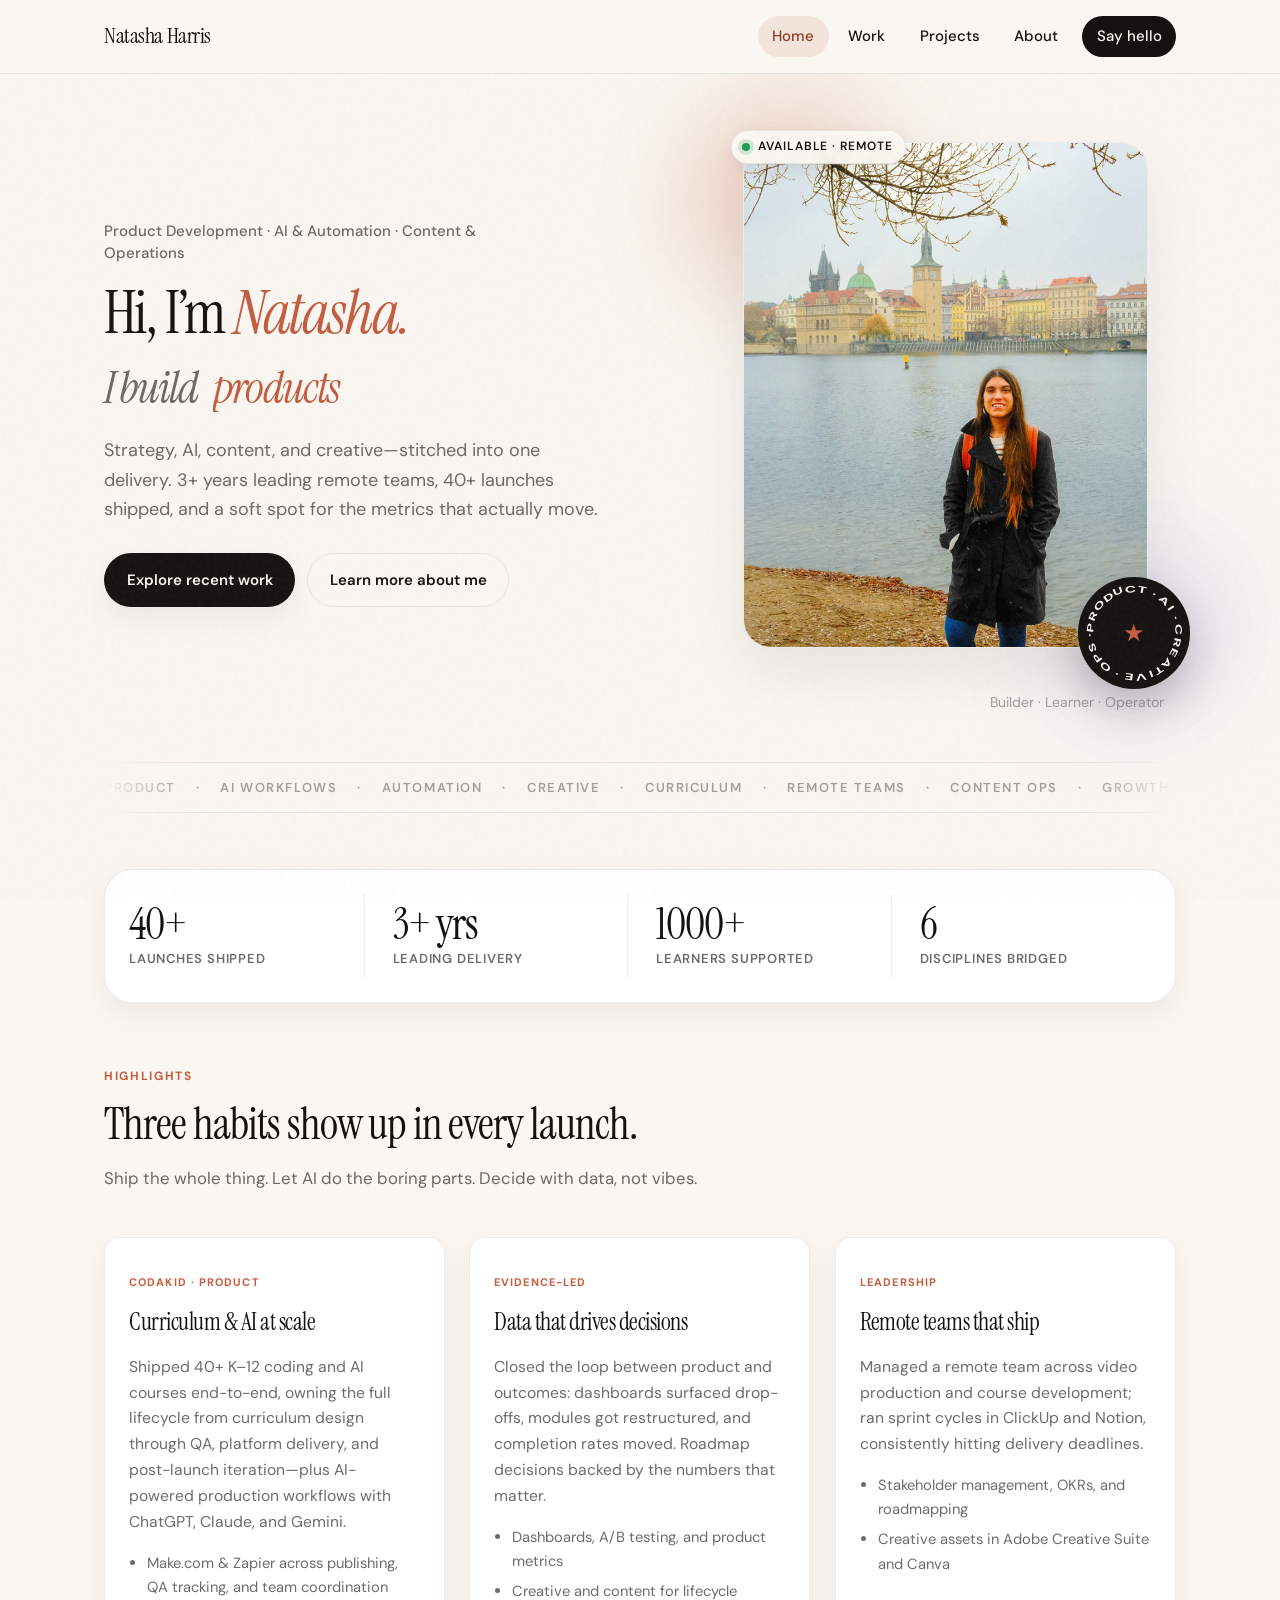
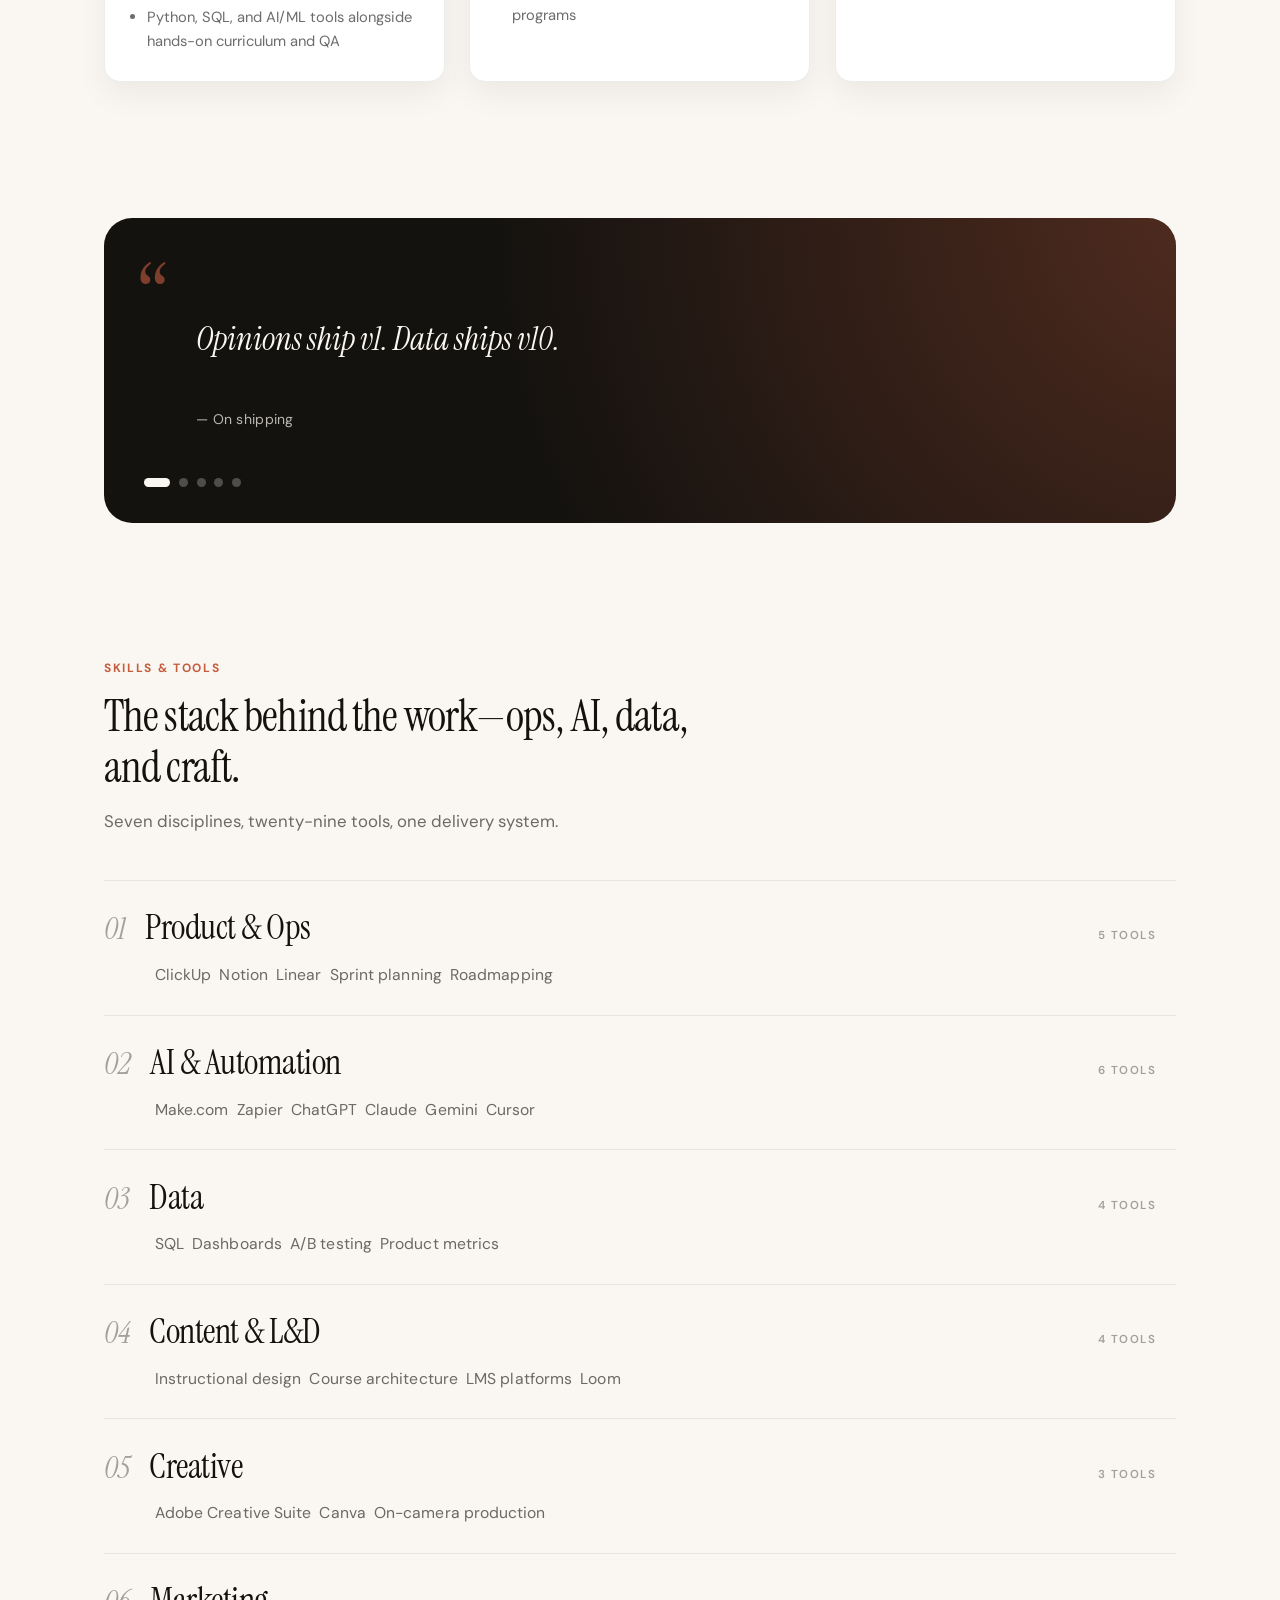
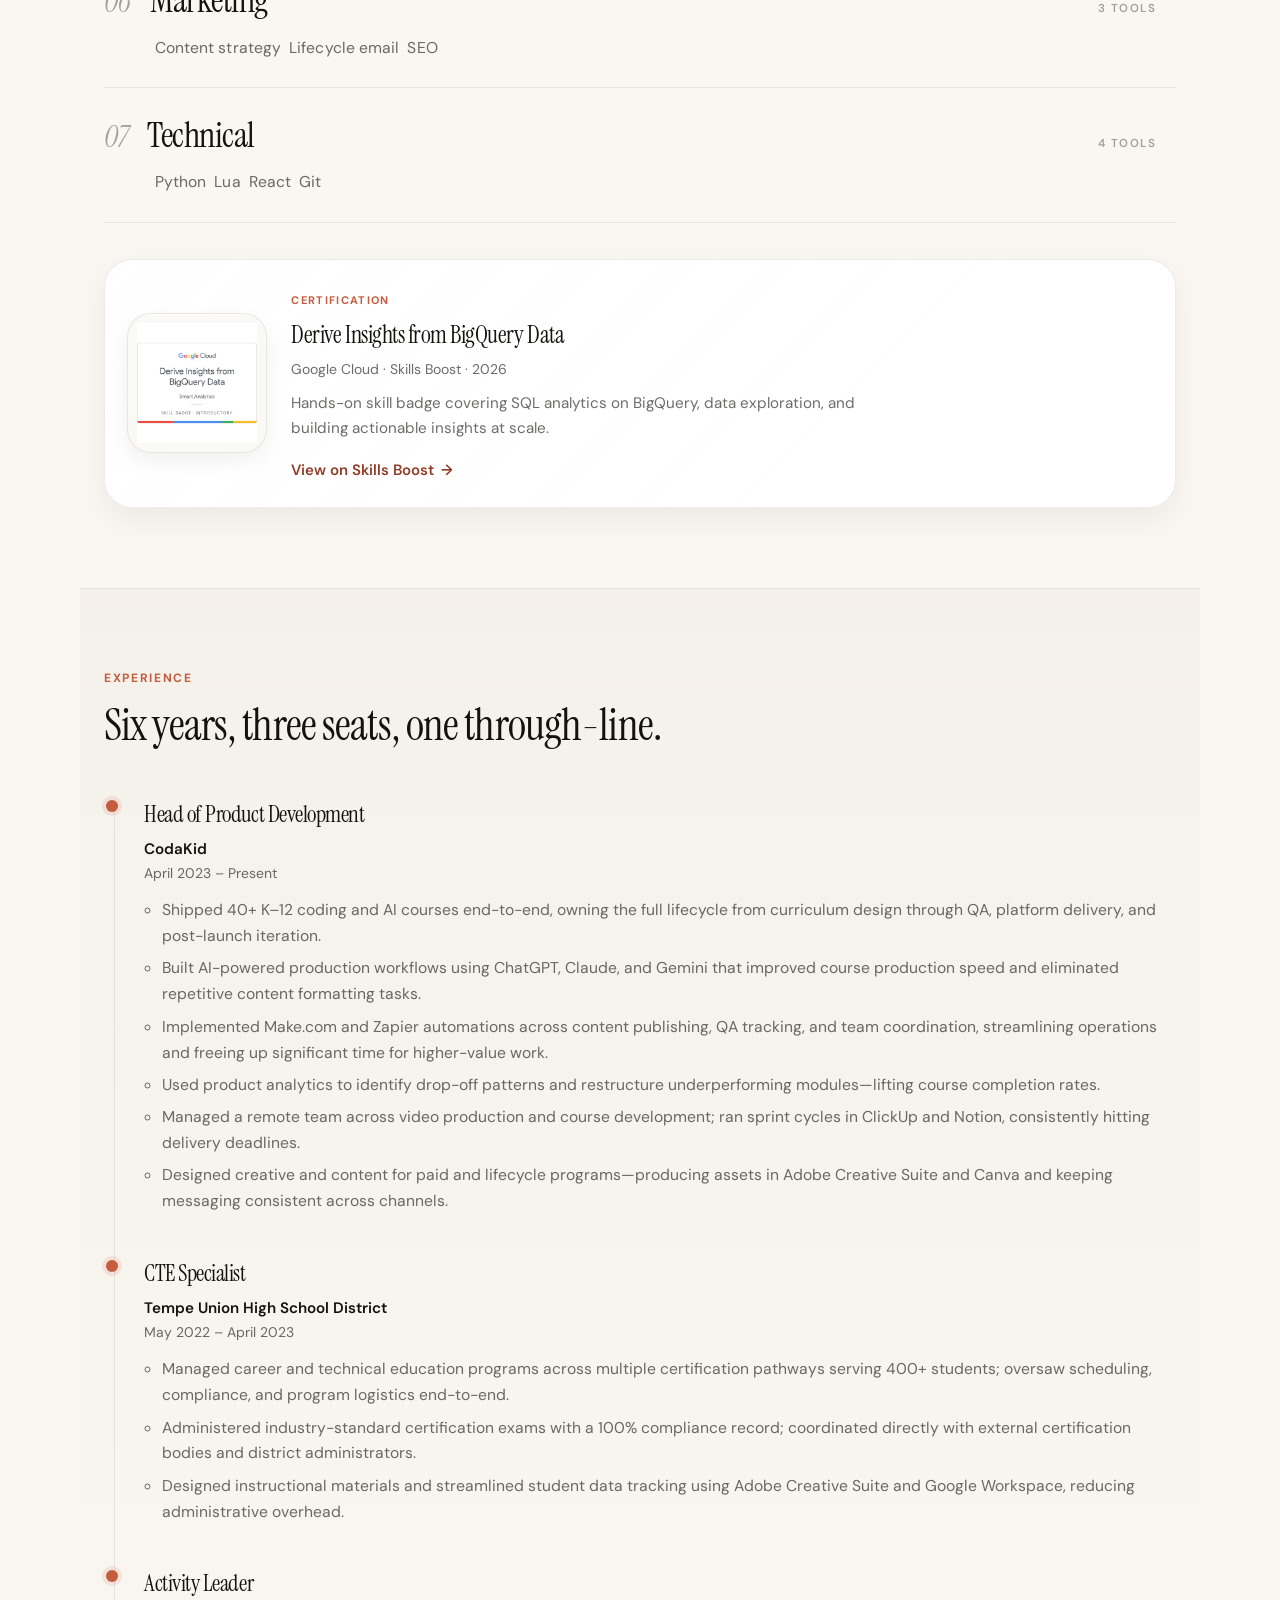
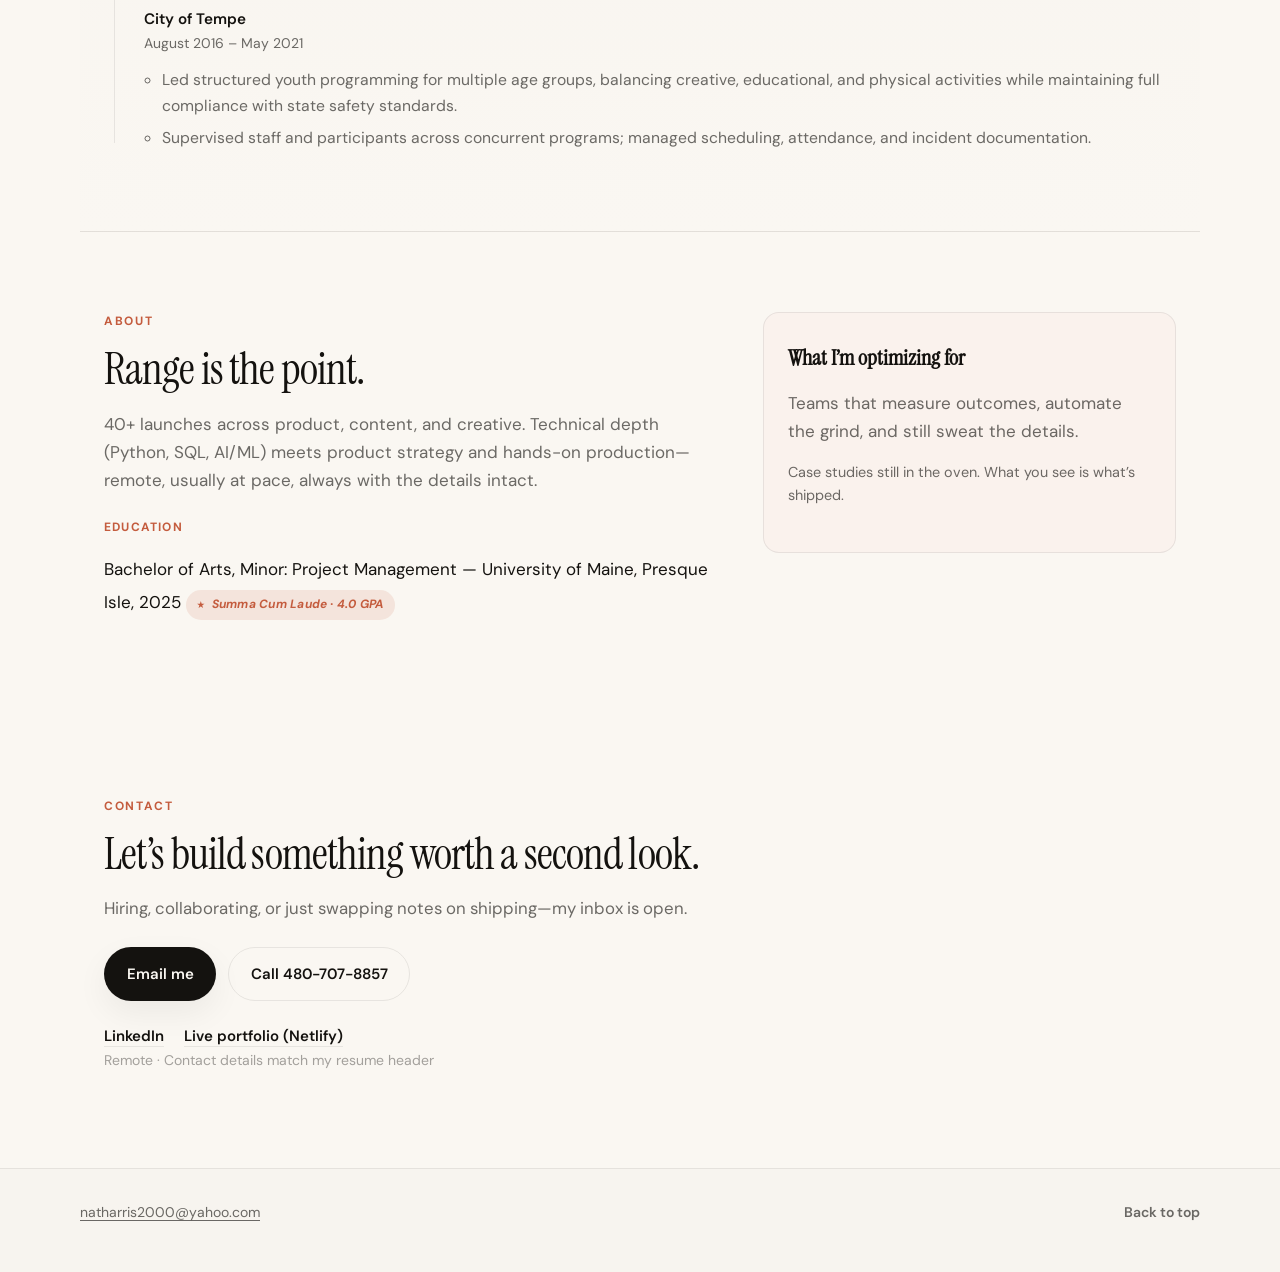
==== commit fcbd625e: "rethink(skills): numbered editorial index, no tabs, no dots Ditch filter tabs and colored circles. R" ====
--- a/index.html
+++ b/index.html
@@ -223,114 +223,67 @@
       <div class="section__head" data-reveal>
         <p class="eyebrow">Skills &amp; tools</p>
         <h2 class="section__title">The stack behind the work—ops, AI, data, and craft.</h2>
-        <p class="section__sub">
-          Tap a discipline to filter. <span class="skills-meta" data-skills-count>29 tools across 7 disciplines.</span>
-        </p>
-      </div>
-
-      <div class="skills-cloud" data-reveal>
-        <div class="skills-cloud__filters" data-skill-filters role="tablist" aria-label="Filter skills by discipline">
-          <button type="button" class="skill-filter is-active" data-filter="all">
-            <span class="skill-filter__swatch" style="--swatch: var(--ink)"></span>
-            <span class="skill-filter__label">All</span>
-            <span class="skill-filter__count">29</span>
-          </button>
-          <button type="button" class="skill-filter" data-filter="product">
-            <span class="skill-filter__swatch" style="--swatch: #d45d38"></span>
-            <span class="skill-filter__label">Product &amp; Ops</span>
-            <span class="skill-filter__count">5</span>
-          </button>
-          <button type="button" class="skill-filter" data-filter="ai">
-            <span class="skill-filter__swatch" style="--swatch: #7e6bd0"></span>
-            <span class="skill-filter__label">AI &amp; Automation</span>
-            <span class="skill-filter__count">6</span>
-          </button>
-          <button type="button" class="skill-filter" data-filter="data">
-            <span class="skill-filter__swatch" style="--swatch: #3e8ecf"></span>
-            <span class="skill-filter__label">Data</span>
-            <span class="skill-filter__count">4</span>
-          </button>
-          <button type="button" class="skill-filter" data-filter="content">
-            <span class="skill-filter__swatch" style="--swatch: #3e9b5e"></span>
-            <span class="skill-filter__label">Content &amp; L&amp;D</span>
-            <span class="skill-filter__count">4</span>
-          </button>
-          <button type="button" class="skill-filter" data-filter="creative">
-            <span class="skill-filter__swatch" style="--swatch: #e59a3a"></span>
-            <span class="skill-filter__label">Creative</span>
-            <span class="skill-filter__count">3</span>
-          </button>
-          <button type="button" class="skill-filter" data-filter="marketing">
-            <span class="skill-filter__swatch" style="--swatch: #cf4a6b"></span>
-            <span class="skill-filter__label">Marketing</span>
-            <span class="skill-filter__count">3</span>
-          </button>
-          <button type="button" class="skill-filter" data-filter="technical">
-            <span class="skill-filter__swatch" style="--swatch: #6b7280"></span>
-            <span class="skill-filter__label">Technical</span>
-            <span class="skill-filter__count">4</span>
-          </button>
-        </div>
-
-        <ul class="skill-rows" data-skill-rows>
-          <li class="skill-row" data-skill-row="product">
-            <div class="skill-row__head">
-              <span class="skill-row__dot" aria-hidden="true"></span>
-              <h3 class="skill-row__title">Product &amp; Ops</h3>
-              <span class="skill-row__count">5</span>
-            </div>
-            <p class="skill-row__tools">ClickUp&nbsp;·&nbsp;Notion&nbsp;·&nbsp;Linear&nbsp;·&nbsp;Sprint planning&nbsp;·&nbsp;Roadmapping</p>
-          </li>
-          <li class="skill-row" data-skill-row="ai">
-            <div class="skill-row__head">
-              <span class="skill-row__dot" aria-hidden="true"></span>
-              <h3 class="skill-row__title">AI &amp; Automation</h3>
-              <span class="skill-row__count">6</span>
-            </div>
-            <p class="skill-row__tools">Make.com&nbsp;·&nbsp;Zapier&nbsp;·&nbsp;ChatGPT&nbsp;·&nbsp;Claude&nbsp;·&nbsp;Gemini&nbsp;·&nbsp;Cursor</p>
-          </li>
-          <li class="skill-row" data-skill-row="data">
-            <div class="skill-row__head">
-              <span class="skill-row__dot" aria-hidden="true"></span>
-              <h3 class="skill-row__title">Data</h3>
-              <span class="skill-row__count">4</span>
-            </div>
-            <p class="skill-row__tools">SQL&nbsp;·&nbsp;Dashboards&nbsp;·&nbsp;A/B testing&nbsp;·&nbsp;Product metrics</p>
-          </li>
-          <li class="skill-row" data-skill-row="content">
-            <div class="skill-row__head">
-              <span class="skill-row__dot" aria-hidden="true"></span>
-              <h3 class="skill-row__title">Content &amp; L&amp;D</h3>
-              <span class="skill-row__count">4</span>
-            </div>
-            <p class="skill-row__tools">Instructional design&nbsp;·&nbsp;Course architecture&nbsp;·&nbsp;LMS platforms&nbsp;·&nbsp;Loom</p>
-          </li>
-          <li class="skill-row" data-skill-row="creative">
-            <div class="skill-row__head">
-              <span class="skill-row__dot" aria-hidden="true"></span>
-              <h3 class="skill-row__title">Creative</h3>
-              <span class="skill-row__count">3</span>
-            </div>
-            <p class="skill-row__tools">Adobe Creative Suite&nbsp;·&nbsp;Canva&nbsp;·&nbsp;On-camera production</p>
-          </li>
-          <li class="skill-row" data-skill-row="marketing">
-            <div class="skill-row__head">
-              <span class="skill-row__dot" aria-hidden="true"></span>
-              <h3 class="skill-row__title">Marketing</h3>
-              <span class="skill-row__count">3</span>
-            </div>
-            <p class="skill-row__tools">Content strategy&nbsp;·&nbsp;Lifecycle email&nbsp;·&nbsp;SEO</p>
-          </li>
-          <li class="skill-row" data-skill-row="technical">
-            <div class="skill-row__head">
-              <span class="skill-row__dot" aria-hidden="true"></span>
-              <h3 class="skill-row__title">Technical</h3>
-              <span class="skill-row__count">4</span>
-            </div>
-            <p class="skill-row__tools">Python&nbsp;·&nbsp;Lua&nbsp;·&nbsp;React&nbsp;·&nbsp;Git</p>
-          </li>
-        </ul>
-      </div>
+        <p class="section__sub">Seven disciplines, twenty-nine tools, one delivery system.</p>
+      </div>
+
+      <ol class="skill-index" data-reveal>
+        <li class="skill-entry">
+          <div class="skill-entry__row">
+            <span class="skill-entry__num" aria-hidden="true">01</span>
+            <h3 class="skill-entry__title">Product &amp; Ops</h3>
+            <span class="skill-entry__count">5 tools</span>
+          </div>
+          <p class="skill-entry__tools">ClickUp&nbsp;&nbsp;Notion&nbsp;&nbsp;Linear&nbsp;&nbsp;Sprint planning&nbsp;&nbsp;Roadmapping</p>
+        </li>
+        <li class="skill-entry">
+          <div class="skill-entry__row">
+            <span class="skill-entry__num" aria-hidden="true">02</span>
+            <h3 class="skill-entry__title">AI &amp; Automation</h3>
+            <span class="skill-entry__count">6 tools</span>
+          </div>
+          <p class="skill-entry__tools">Make.com&nbsp;&nbsp;Zapier&nbsp;&nbsp;ChatGPT&nbsp;&nbsp;Claude&nbsp;&nbsp;Gemini&nbsp;&nbsp;Cursor</p>
+        </li>
+        <li class="skill-entry">
+          <div class="skill-entry__row">
+            <span class="skill-entry__num" aria-hidden="true">03</span>
+            <h3 class="skill-entry__title">Data</h3>
+            <span class="skill-entry__count">4 tools</span>
+          </div>
+          <p class="skill-entry__tools">SQL&nbsp;&nbsp;Dashboards&nbsp;&nbsp;A/B testing&nbsp;&nbsp;Product metrics</p>
+        </li>
+        <li class="skill-entry">
+          <div class="skill-entry__row">
+            <span class="skill-entry__num" aria-hidden="true">04</span>
+            <h3 class="skill-entry__title">Content &amp; L&amp;D</h3>
+            <span class="skill-entry__count">4 tools</span>
+          </div>
+          <p class="skill-entry__tools">Instructional design&nbsp;&nbsp;Course architecture&nbsp;&nbsp;LMS platforms&nbsp;&nbsp;Loom</p>
+        </li>
+        <li class="skill-entry">
+          <div class="skill-entry__row">
+            <span class="skill-entry__num" aria-hidden="true">05</span>
+            <h3 class="skill-entry__title">Creative</h3>
+            <span class="skill-entry__count">3 tools</span>
+          </div>
+          <p class="skill-entry__tools">Adobe Creative Suite&nbsp;&nbsp;Canva&nbsp;&nbsp;On-camera production</p>
+        </li>
+        <li class="skill-entry">
+          <div class="skill-entry__row">
+            <span class="skill-entry__num" aria-hidden="true">06</span>
+            <h3 class="skill-entry__title">Marketing</h3>
+            <span class="skill-entry__count">3 tools</span>
+          </div>
+          <p class="skill-entry__tools">Content strategy&nbsp;&nbsp;Lifecycle email&nbsp;&nbsp;SEO</p>
+        </li>
+        <li class="skill-entry">
+          <div class="skill-entry__row">
+            <span class="skill-entry__num" aria-hidden="true">07</span>
+            <h3 class="skill-entry__title">Technical</h3>
+            <span class="skill-entry__count">4 tools</span>
+          </div>
+          <p class="skill-entry__tools">Python&nbsp;&nbsp;Lua&nbsp;&nbsp;React&nbsp;&nbsp;Git</p>
+        </li>
+      </ol>
       <aside class="cert-card" data-reveal aria-label="Certifications">
         <a class="cert-card__inner" href="https://www.cloudskillsboost.google/catalog" target="_blank" rel="noopener noreferrer" data-tilt>
           <div class="cert-card__badge">
--- a/css/styles.css
+++ b/css/styles.css
@@ -1133,211 +1133,140 @@
   }
 }
 
-/* Skills */
-/* Skills cloud — tabs + quiet tag grid */
-.skills-meta {
-  display: inline;
-  margin-left: 0.25rem;
-  color: var(--ink-muted);
-  font-weight: 500;
-  font-size: inherit;
-  transition: color 0.25s ease;
-}
-
-.skills-cloud {
+/* Skills — numbered editorial index */
+.skill-index {
+  list-style: none;
+  counter-reset: none;
+  margin: 2rem 0 0;
+  padding: 0;
+  border-top: 1px solid var(--line);
+}
+
+.skill-entry {
+  position: relative;
   display: grid;
+  gap: 0.9rem;
+  padding: 1.65rem 1.25rem 1.65rem 0;
+  border-bottom: 1px solid var(--line);
+  transition: padding 0.35s cubic-bezier(0.22, 1, 0.36, 1);
+}
+
+/* Left accent bar reveal on hover */
+.skill-entry::before {
+  content: "";
+  position: absolute;
+  left: -1rem;
+  top: 1.9rem;
+  bottom: 1.9rem;
+  width: 2px;
+  background: var(--ink);
+  transform: scaleY(0);
+  transform-origin: top;
+  transition: transform 0.45s cubic-bezier(0.22, 1, 0.36, 1);
+}
+
+.skill-entry:hover::before,
+.skill-entry:focus-within::before {
+  transform: scaleY(1);
+}
+
+.skill-entry:hover {
+  padding-left: 0.5rem;
+}
+
+.skill-entry__row {
+  display: grid;
+  grid-template-columns: auto 1fr auto;
   gap: 1.25rem;
-  margin-top: 1.5rem;
-}
-
-/* Filter row — reads as tabs, not pills */
-.skills-cloud__filters {
-  display: flex;
-  flex-wrap: wrap;
-  gap: 0.35rem 0.4rem;
-  padding-bottom: 0.85rem;
-  border-bottom: 1px solid var(--line);
-}
-
-.skill-filter {
-  --chip-fg: var(--ink);
-  display: inline-flex;
-  align-items: center;
-  gap: 0.45rem;
-  padding: 0.38rem 0.7rem;
-  border: 1px solid transparent;
-  background: transparent;
-  border-radius: var(--radius-pill);
+  align-items: baseline;
+}
+
+.skill-entry__num {
+  font-family: var(--font-display);
+  font-style: italic;
+  font-size: clamp(1.5rem, 2.4vw, 2.1rem);
+  line-height: 1;
+  color: var(--ink-faint);
+  letter-spacing: -0.01em;
+  transition: color 0.3s ease;
+}
+
+.skill-entry__title {
+  margin: 0;
+  font-family: var(--font-display);
+  font-size: clamp(1.55rem, 2.8vw, 2.2rem);
+  font-weight: 400;
+  line-height: 1.15;
+  letter-spacing: -0.015em;
+  color: var(--ink);
+}
+
+.skill-entry__count {
   font-family: var(--font-body);
-  font-size: 0.82rem;
-  font-weight: 600;
-  color: var(--ink-muted);
-  cursor: pointer;
-  white-space: nowrap;
-  transition: background 0.2s ease, border-color 0.2s ease, color 0.2s ease;
-}
-
-.skill-filter__swatch {
-  --swatch: var(--ink);
-  display: inline-block;
-  width: 7px;
-  height: 7px;
-  border-radius: 50%;
-  background: var(--swatch);
-  flex-shrink: 0;
-}
-
-.skill-filter__count {
   font-size: 0.72rem;
   font-weight: 600;
-  color: var(--ink-faint);
-  letter-spacing: 0.01em;
-}
-
-.skill-filter:hover {
-  color: var(--ink);
-  background: rgba(20, 18, 15, 0.04);
-}
-
-.skill-filter.is-active {
-  background: var(--ink);
-  color: var(--bg);
-  border-color: var(--ink);
-}
-
-.skill-filter.is-active .skill-filter__count {
-  color: rgba(253, 250, 245, 0.7);
-}
-
-/* Editorial skill rows — one row per discipline, no bubbles */
-.skill-rows {
-  list-style: none;
-  margin: 0;
-  padding: 0;
-  display: grid;
-  gap: 0;
-}
-
-.skill-row {
-  --dot: var(--accent);
-  display: grid;
-  grid-template-columns: minmax(220px, 0.9fr) 2fr;
-  gap: 1.5rem 2rem;
-  align-items: baseline;
-  padding: 1.15rem 0.25rem 1.15rem 0;
-  border-top: 1px solid var(--line);
-  transition: opacity 0.3s ease, background 0.25s ease;
-}
-
-.skill-row:last-child {
-  border-bottom: 1px solid var(--line);
-}
-
-.skill-row[data-skill-row="product"]   { --dot: #d45d38; }
-.skill-row[data-skill-row="ai"]        { --dot: #7e6bd0; }
-.skill-row[data-skill-row="data"]      { --dot: #3e8ecf; }
-.skill-row[data-skill-row="content"]   { --dot: #3e9b5e; }
-.skill-row[data-skill-row="creative"]  { --dot: #e59a3a; }
-.skill-row[data-skill-row="marketing"] { --dot: #cf4a6b; }
-.skill-row[data-skill-row="technical"] { --dot: #6b7280; }
-
-.skill-row__head {
-  display: inline-flex;
-  align-items: center;
-  gap: 0.65rem;
-  min-width: 0;
-}
-
-.skill-row__dot {
-  width: 10px;
-  height: 10px;
-  border-radius: 50%;
-  background: var(--dot);
-  flex-shrink: 0;
-  transition: transform 0.25s ease, box-shadow 0.25s ease;
-}
-
-.skill-row__title {
-  margin: 0;
-  font-family: var(--font-body);
-  font-size: 0.95rem;
-  font-weight: 700;
-  letter-spacing: 0.01em;
-  color: var(--ink);
-  white-space: nowrap;
-}
-
-.skill-row__count {
-  margin-left: auto;
-  font-size: 0.72rem;
-  font-weight: 600;
-  letter-spacing: 0.08em;
+  letter-spacing: 0.12em;
   text-transform: uppercase;
   color: var(--ink-faint);
-}
-
-.skill-row__tools {
+  white-space: nowrap;
+  transition: color 0.3s ease;
+}
+
+.skill-entry__tools {
   margin: 0;
-  font-size: 0.95rem;
-  line-height: 1.55;
+  padding-left: calc(clamp(1.5rem, 2.4vw, 2.1rem) + 1.25rem);
+  font-size: 0.98rem;
+  line-height: 1.65;
   color: var(--ink-muted);
-  word-break: break-word;
-}
-
-.skill-row:hover {
-  background: color-mix(in srgb, var(--dot) 5%, transparent);
-}
-
-.skill-row:hover .skill-row__dot {
-  transform: scale(1.25);
-  box-shadow: 0 0 0 4px color-mix(in srgb, var(--dot) 18%, transparent);
-}
-
-.skill-row.is-dimmed {
-  opacity: 0.28;
-}
-
-.skill-row.is-highlighted {
-  background: color-mix(in srgb, var(--dot) 8%, transparent);
-}
-
-.skill-row.is-highlighted .skill-row__dot {
-  transform: scale(1.3);
-  box-shadow: 0 0 0 5px color-mix(in srgb, var(--dot) 22%, transparent);
-}
-
-.skill-row.is-highlighted .skill-row__title {
-  color: var(--dot);
+  letter-spacing: 0.005em;
+  transition: color 0.3s ease;
+}
+
+.skill-entry:hover .skill-entry__num {
+  color: var(--accent);
+  font-style: italic;
+}
+
+.skill-entry:hover .skill-entry__tools {
+  color: var(--ink);
+}
+
+.skill-entry:hover .skill-entry__count {
+  color: var(--ink);
 }
 
 @media (max-width: 640px) {
-  .skill-row {
-    grid-template-columns: 1fr;
-    gap: 0.55rem;
-    padding: 1rem 0.25rem;
-  }
-  .skill-row__count {
-    margin-left: auto;
-  }
-  .skill-row__tools {
-    font-size: 0.9rem;
-  }
-}
-
-@media (max-width: 520px) {
-  .skill-filter {
-    padding: 0.35rem 0.6rem;
-    font-size: 0.78rem;
-  }
-  .skill-filter__count {
-    display: none;
+  .skill-entry {
+    padding: 1.35rem 0 1.35rem 0;
+  }
+  .skill-entry__row {
+    grid-template-columns: auto 1fr;
+    gap: 0.75rem 1rem;
+  }
+  .skill-entry__count {
+    grid-column: 1 / -1;
+    justify-self: start;
+    padding-left: calc(clamp(1.5rem, 2.4vw, 2.1rem) + 1rem);
+    font-size: 0.68rem;
+  }
+  .skill-entry__tools {
+    padding-left: 0;
+    font-size: 0.92rem;
+  }
+  .skill-entry:hover {
+    padding-left: 0;
+  }
+  .skill-entry::before {
+    left: -0.75rem;
   }
 }
 
 @media (prefers-reduced-motion: reduce) {
-  .skill-row,
-  .skill-row__dot,
-  .skill-filter {
+  .skill-entry,
+  .skill-entry::before,
+  .skill-entry__num,
+  .skill-entry__tools,
+  .skill-entry__count {
     transition: none;
   }
 }
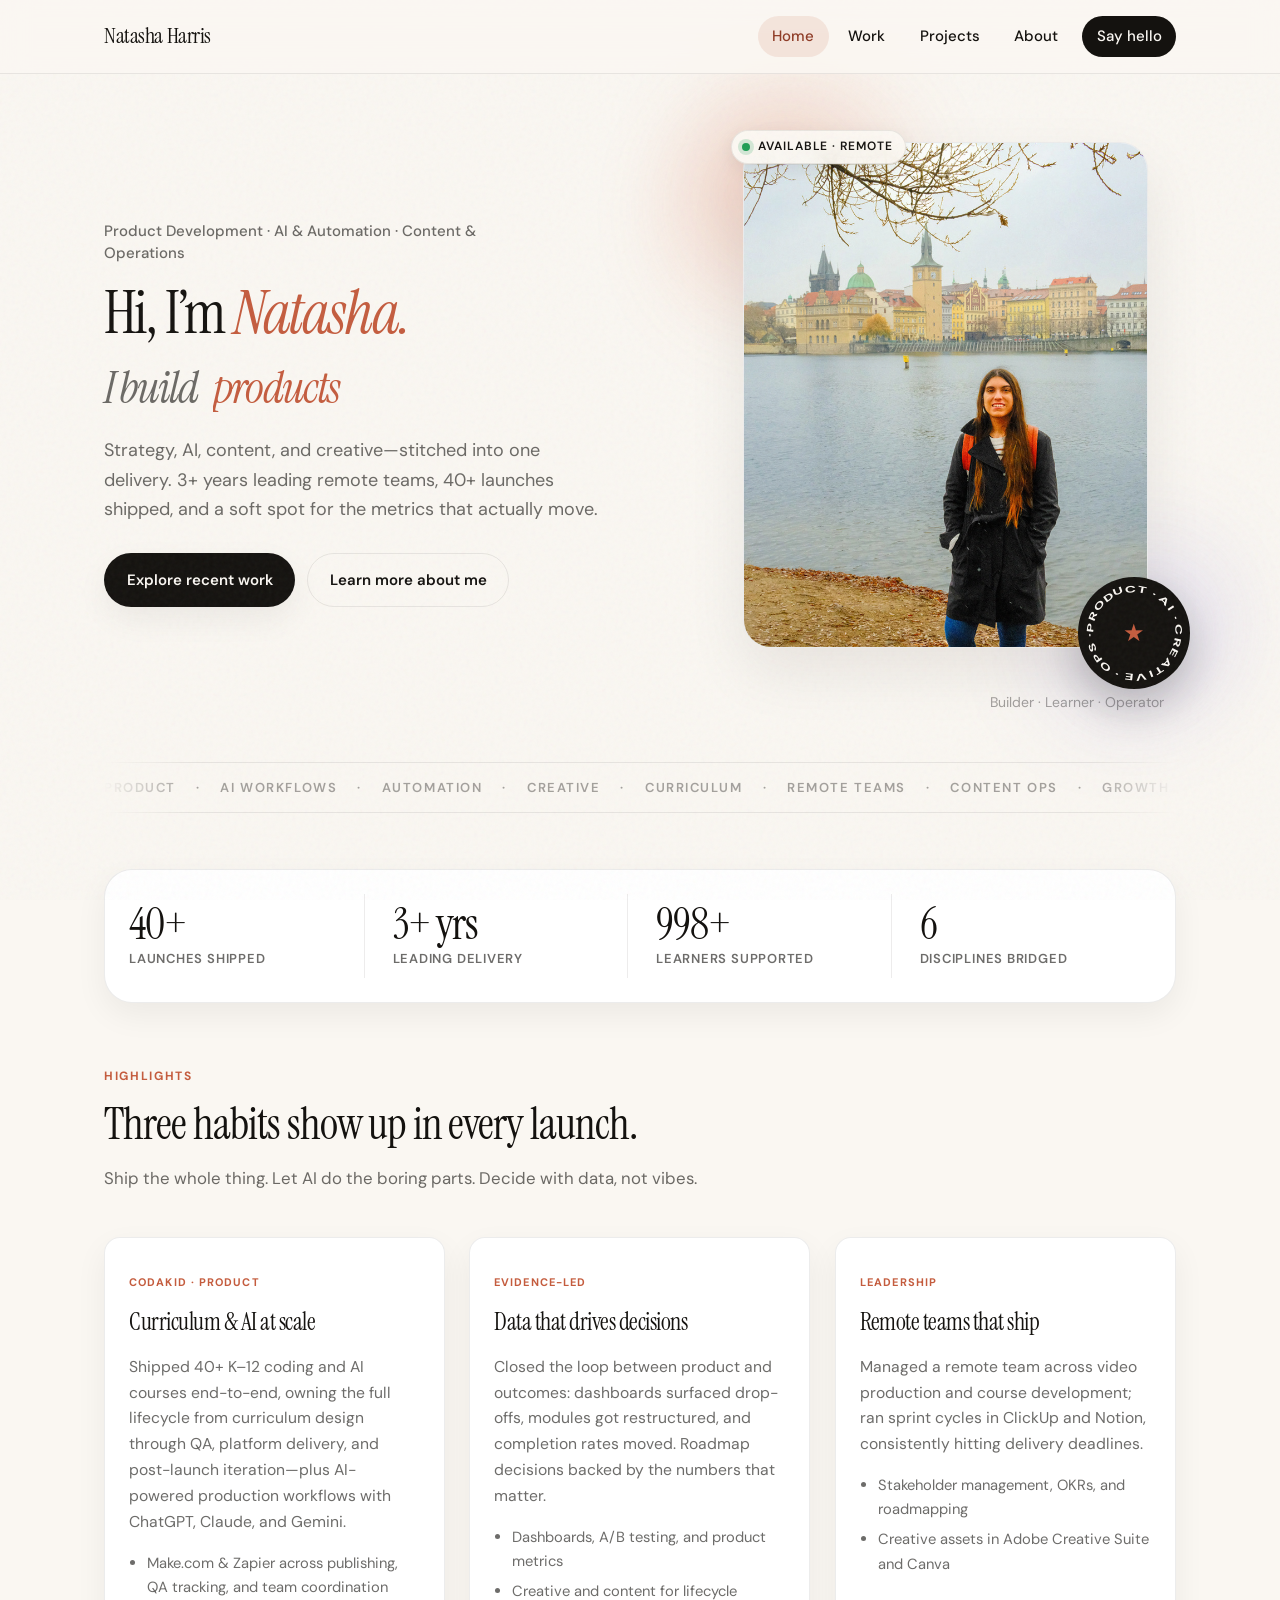
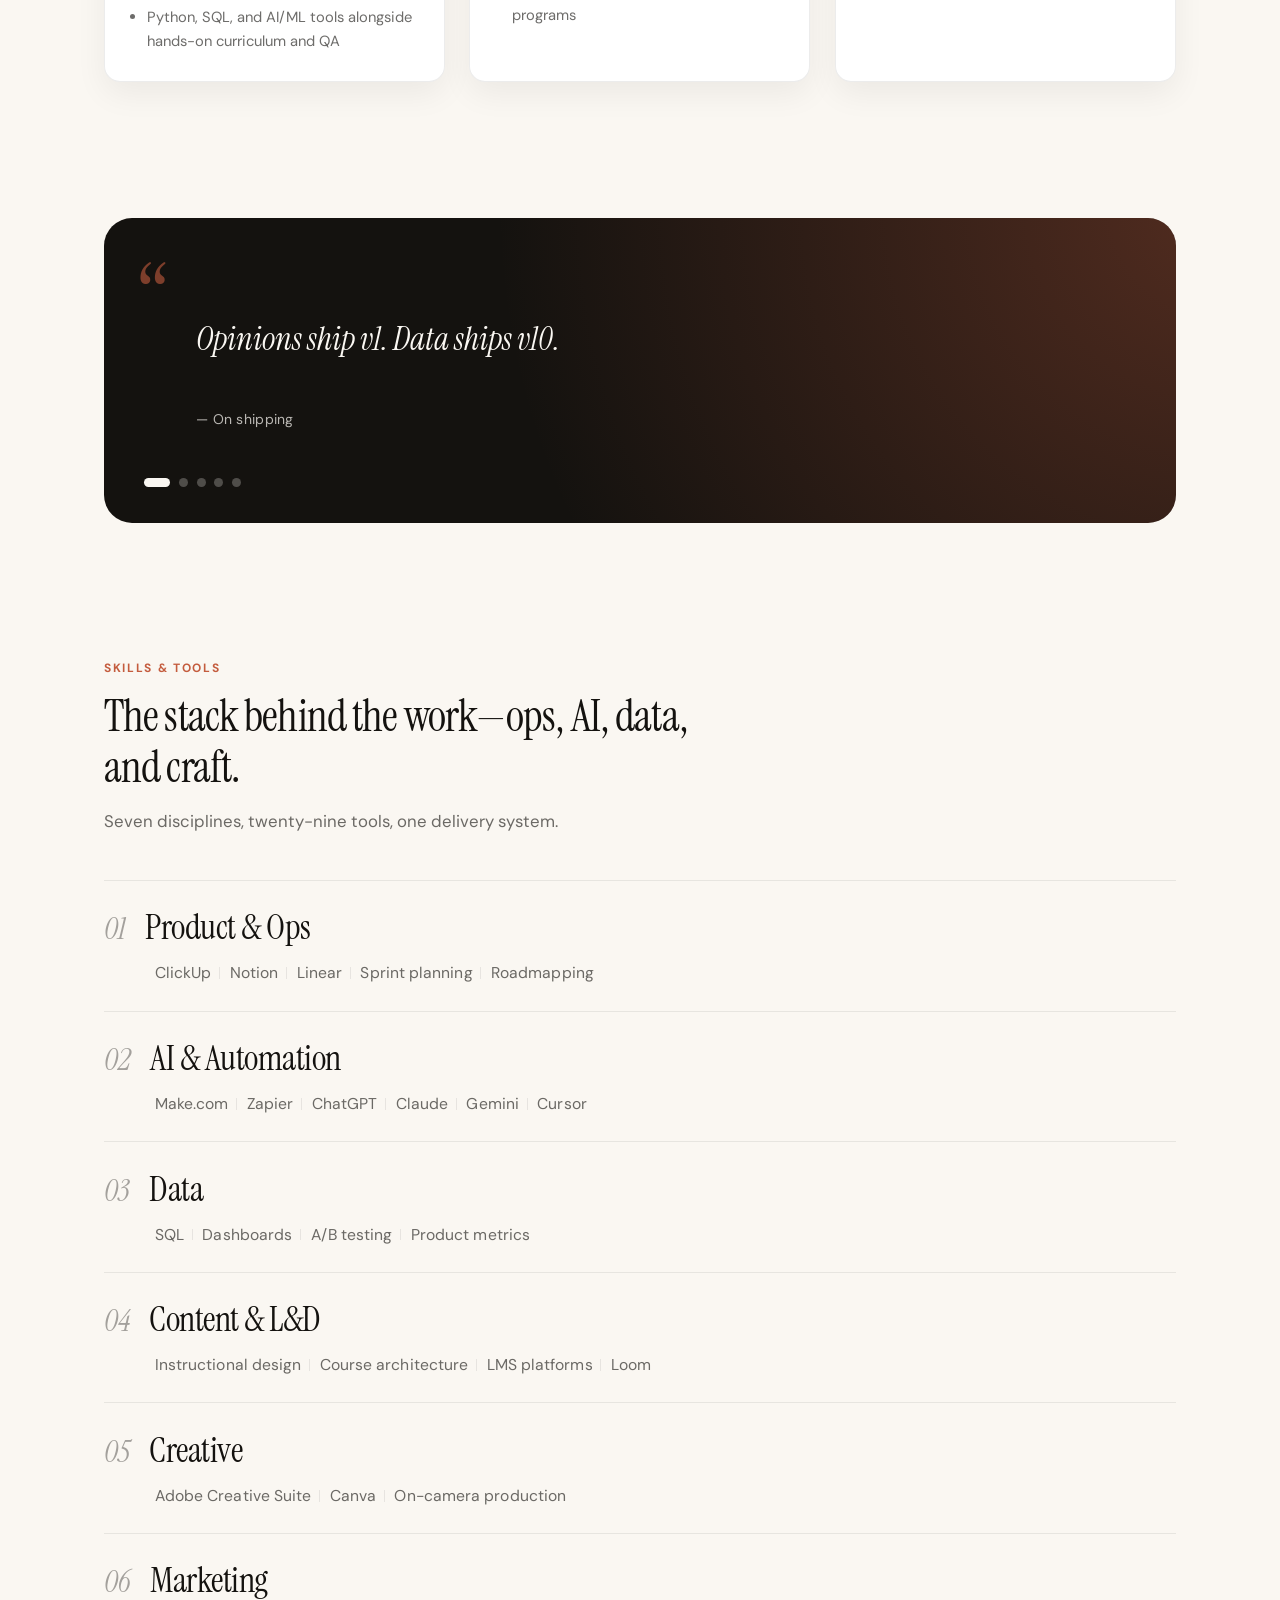
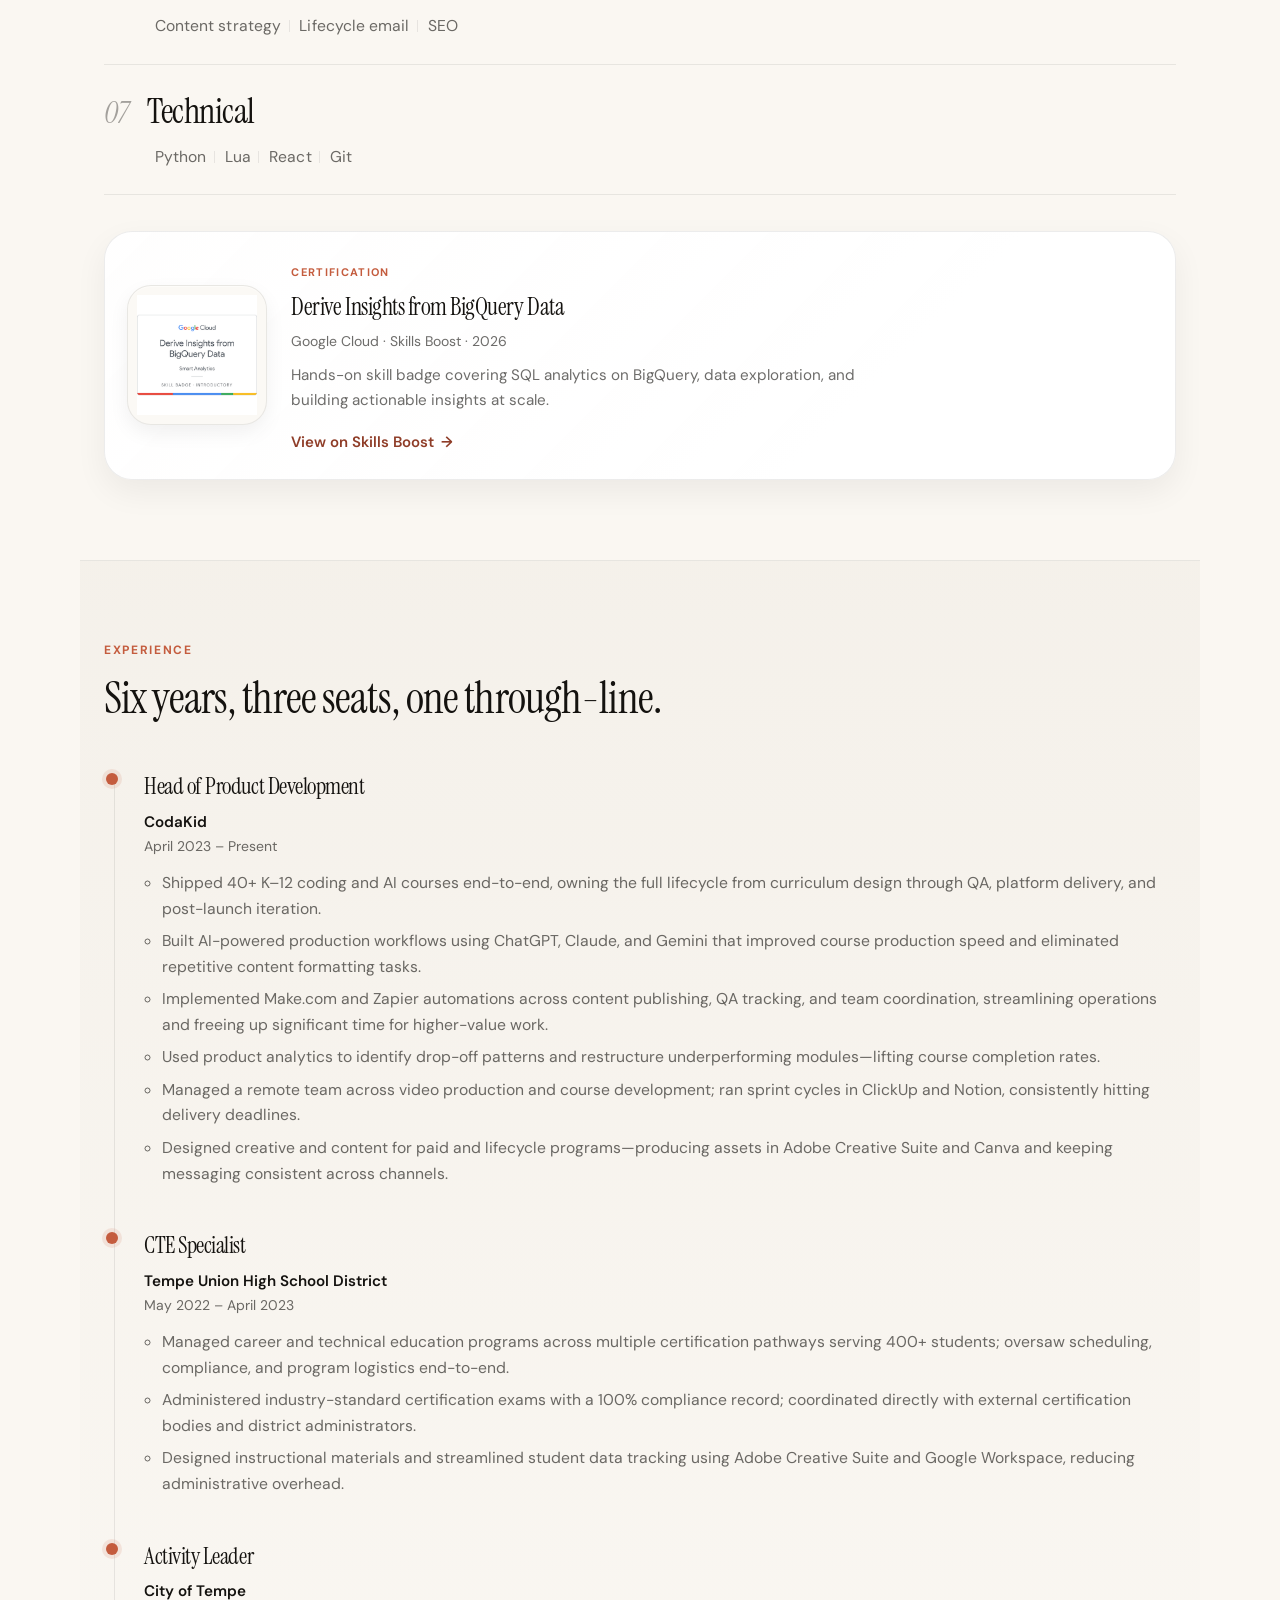
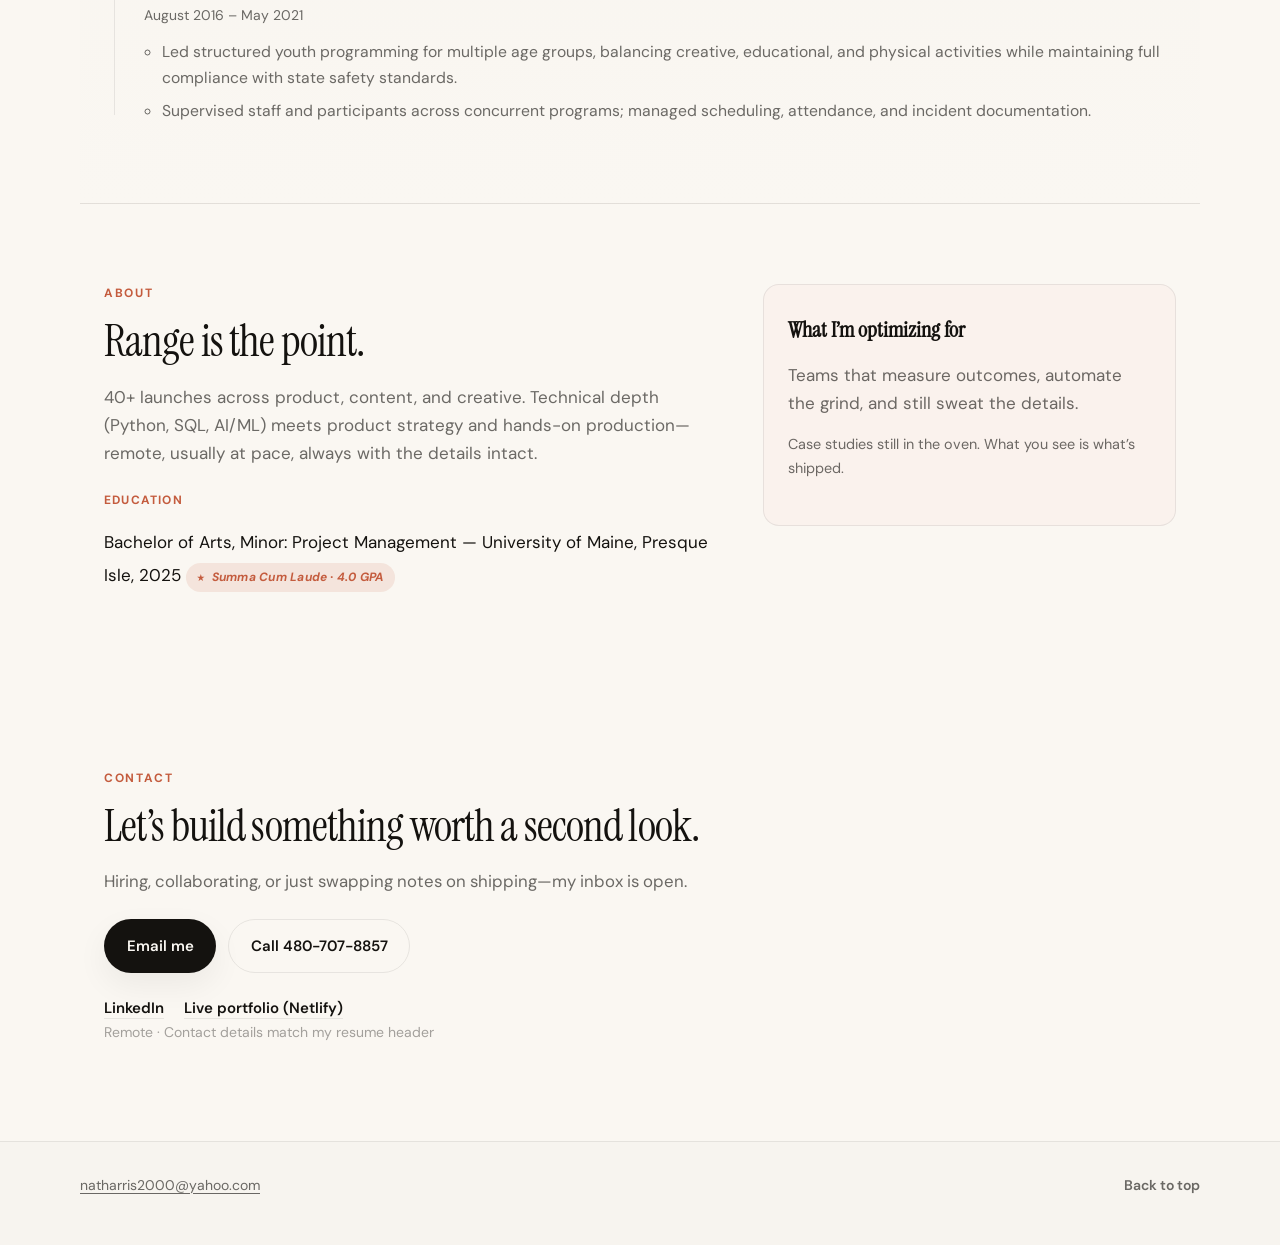
==== commit b44585c1: "refine(skills): drop misleading 'tools' count, add vertical rules between items Every skill/tool now" ====
--- a/index.html
+++ b/index.html
@@ -231,57 +231,86 @@
           <div class="skill-entry__row">
             <span class="skill-entry__num" aria-hidden="true">01</span>
             <h3 class="skill-entry__title">Product &amp; Ops</h3>
-            <span class="skill-entry__count">5 tools</span>
-          </div>
-          <p class="skill-entry__tools">ClickUp&nbsp;&nbsp;Notion&nbsp;&nbsp;Linear&nbsp;&nbsp;Sprint planning&nbsp;&nbsp;Roadmapping</p>
+          </div>
+          <ul class="skill-entry__list">
+            <li>ClickUp</li>
+            <li>Notion</li>
+            <li>Linear</li>
+            <li>Sprint planning</li>
+            <li>Roadmapping</li>
+          </ul>
         </li>
         <li class="skill-entry">
           <div class="skill-entry__row">
             <span class="skill-entry__num" aria-hidden="true">02</span>
             <h3 class="skill-entry__title">AI &amp; Automation</h3>
-            <span class="skill-entry__count">6 tools</span>
-          </div>
-          <p class="skill-entry__tools">Make.com&nbsp;&nbsp;Zapier&nbsp;&nbsp;ChatGPT&nbsp;&nbsp;Claude&nbsp;&nbsp;Gemini&nbsp;&nbsp;Cursor</p>
+          </div>
+          <ul class="skill-entry__list">
+            <li>Make.com</li>
+            <li>Zapier</li>
+            <li>ChatGPT</li>
+            <li>Claude</li>
+            <li>Gemini</li>
+            <li>Cursor</li>
+          </ul>
         </li>
         <li class="skill-entry">
           <div class="skill-entry__row">
             <span class="skill-entry__num" aria-hidden="true">03</span>
             <h3 class="skill-entry__title">Data</h3>
-            <span class="skill-entry__count">4 tools</span>
-          </div>
-          <p class="skill-entry__tools">SQL&nbsp;&nbsp;Dashboards&nbsp;&nbsp;A/B testing&nbsp;&nbsp;Product metrics</p>
+          </div>
+          <ul class="skill-entry__list">
+            <li>SQL</li>
+            <li>Dashboards</li>
+            <li>A/B testing</li>
+            <li>Product metrics</li>
+          </ul>
         </li>
         <li class="skill-entry">
           <div class="skill-entry__row">
             <span class="skill-entry__num" aria-hidden="true">04</span>
             <h3 class="skill-entry__title">Content &amp; L&amp;D</h3>
-            <span class="skill-entry__count">4 tools</span>
-          </div>
-          <p class="skill-entry__tools">Instructional design&nbsp;&nbsp;Course architecture&nbsp;&nbsp;LMS platforms&nbsp;&nbsp;Loom</p>
+          </div>
+          <ul class="skill-entry__list">
+            <li>Instructional design</li>
+            <li>Course architecture</li>
+            <li>LMS platforms</li>
+            <li>Loom</li>
+          </ul>
         </li>
         <li class="skill-entry">
           <div class="skill-entry__row">
             <span class="skill-entry__num" aria-hidden="true">05</span>
             <h3 class="skill-entry__title">Creative</h3>
-            <span class="skill-entry__count">3 tools</span>
-          </div>
-          <p class="skill-entry__tools">Adobe Creative Suite&nbsp;&nbsp;Canva&nbsp;&nbsp;On-camera production</p>
+          </div>
+          <ul class="skill-entry__list">
+            <li>Adobe Creative Suite</li>
+            <li>Canva</li>
+            <li>On-camera production</li>
+          </ul>
         </li>
         <li class="skill-entry">
           <div class="skill-entry__row">
             <span class="skill-entry__num" aria-hidden="true">06</span>
             <h3 class="skill-entry__title">Marketing</h3>
-            <span class="skill-entry__count">3 tools</span>
-          </div>
-          <p class="skill-entry__tools">Content strategy&nbsp;&nbsp;Lifecycle email&nbsp;&nbsp;SEO</p>
+          </div>
+          <ul class="skill-entry__list">
+            <li>Content strategy</li>
+            <li>Lifecycle email</li>
+            <li>SEO</li>
+          </ul>
         </li>
         <li class="skill-entry">
           <div class="skill-entry__row">
             <span class="skill-entry__num" aria-hidden="true">07</span>
             <h3 class="skill-entry__title">Technical</h3>
-            <span class="skill-entry__count">4 tools</span>
-          </div>
-          <p class="skill-entry__tools">Python&nbsp;&nbsp;Lua&nbsp;&nbsp;React&nbsp;&nbsp;Git</p>
+          </div>
+          <ul class="skill-entry__list">
+            <li>Python</li>
+            <li>Lua</li>
+            <li>React</li>
+            <li>Git</li>
+          </ul>
         </li>
       </ol>
       <aside class="cert-card" data-reveal aria-label="Certifications">
--- a/css/styles.css
+++ b/css/styles.css
@@ -463,20 +463,24 @@
 @media (max-width: 900px) {
   .hero__grid {
     grid-template-columns: 1fr;
-    gap: 3rem;
-  }
-  /* Pull the photo up visually so the hero reads as one composition */
+    gap: 2rem;
+  }
+  /* Photo appears above the copy on mobile */
   .hero__photo-wrap {
+    order: 1;
+  }
+  .hero__copy {
     order: 2;
   }
 }
 
 @media (max-width: 540px) {
   .hero {
+    padding-top: 1.5rem;
     padding-bottom: 1.25rem;
   }
   .hero__grid {
-    gap: 2.25rem;
+    gap: 1.75rem;
   }
   .hero__title {
     font-size: clamp(2.25rem, 10vw, 2.75rem);
@@ -563,8 +567,14 @@
 @media (max-width: 900px) {
   .hero__photo-wrap {
     justify-self: center;
-    max-width: 420px;
+    max-width: 380px;
     width: 100%;
+  }
+}
+
+@media (max-width: 540px) {
+  .hero__photo-wrap {
+    max-width: 320px;
   }
 }
 
@@ -1176,7 +1186,7 @@
 
 .skill-entry__row {
   display: grid;
-  grid-template-columns: auto 1fr auto;
+  grid-template-columns: auto 1fr;
   gap: 1.25rem;
   align-items: baseline;
 }
@@ -1201,25 +1211,36 @@
   color: var(--ink);
 }
 
-.skill-entry__count {
+.skill-entry__list {
+  list-style: none;
+  margin: 0;
+  padding: 0 0 0 calc(clamp(1.5rem, 2.4vw, 2.1rem) + 1.25rem);
+  display: flex;
+  flex-wrap: wrap;
+  align-items: center;
+  column-gap: 1.15rem;
+  row-gap: 0.45rem;
   font-family: var(--font-body);
-  font-size: 0.72rem;
-  font-weight: 600;
-  letter-spacing: 0.12em;
-  text-transform: uppercase;
-  color: var(--ink-faint);
-  white-space: nowrap;
+  color: var(--ink-muted);
   transition: color 0.3s ease;
 }
 
-.skill-entry__tools {
-  margin: 0;
-  padding-left: calc(clamp(1.5rem, 2.4vw, 2.1rem) + 1.25rem);
+.skill-entry__list li {
+  position: relative;
   font-size: 0.98rem;
-  line-height: 1.65;
-  color: var(--ink-muted);
+  line-height: 1.4;
   letter-spacing: 0.005em;
-  transition: color 0.3s ease;
+}
+
+.skill-entry__list li + li::before {
+  content: "";
+  position: absolute;
+  left: -0.675rem;
+  top: 0.32em;
+  bottom: 0.32em;
+  width: 1px;
+  background: var(--line);
+  transition: background 0.3s ease;
 }
 
 .skill-entry:hover .skill-entry__num {
@@ -1227,31 +1248,29 @@
   font-style: italic;
 }
 
-.skill-entry:hover .skill-entry__tools {
+.skill-entry:hover .skill-entry__list {
   color: var(--ink);
 }
 
-.skill-entry:hover .skill-entry__count {
-  color: var(--ink);
+.skill-entry:hover .skill-entry__list li + li::before {
+  background: var(--accent);
 }
 
 @media (max-width: 640px) {
   .skill-entry {
-    padding: 1.35rem 0 1.35rem 0;
+    padding: 1.35rem 0;
   }
   .skill-entry__row {
-    grid-template-columns: auto 1fr;
     gap: 0.75rem 1rem;
   }
-  .skill-entry__count {
-    grid-column: 1 / -1;
-    justify-self: start;
-    padding-left: calc(clamp(1.5rem, 2.4vw, 2.1rem) + 1rem);
-    font-size: 0.68rem;
-  }
-  .skill-entry__tools {
+  .skill-entry__list {
     padding-left: 0;
+    column-gap: 0.95rem;
+    row-gap: 0.4rem;
     font-size: 0.92rem;
+  }
+  .skill-entry__list li + li::before {
+    left: -0.55rem;
   }
   .skill-entry:hover {
     padding-left: 0;
@@ -1265,8 +1284,8 @@
   .skill-entry,
   .skill-entry::before,
   .skill-entry__num,
-  .skill-entry__tools,
-  .skill-entry__count {
+  .skill-entry__list,
+  .skill-entry__list li + li::before {
     transition: none;
   }
 }
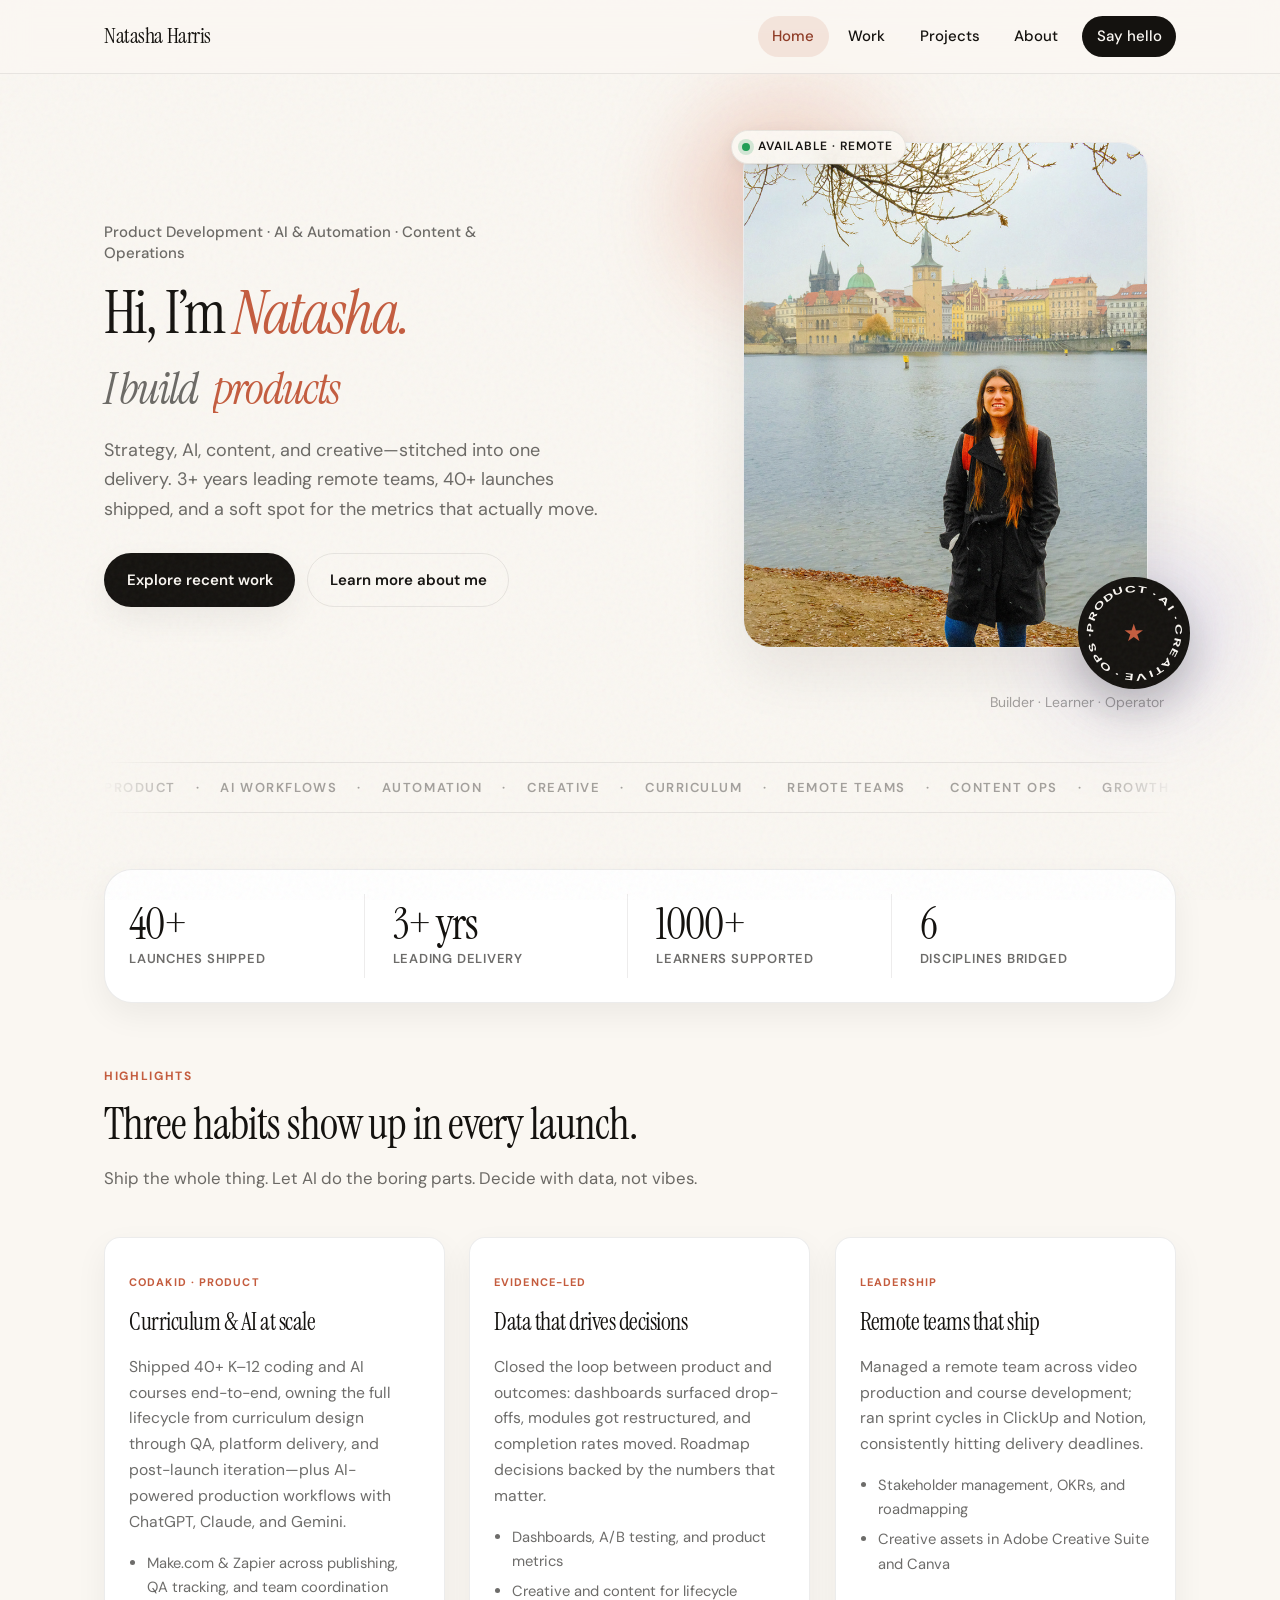
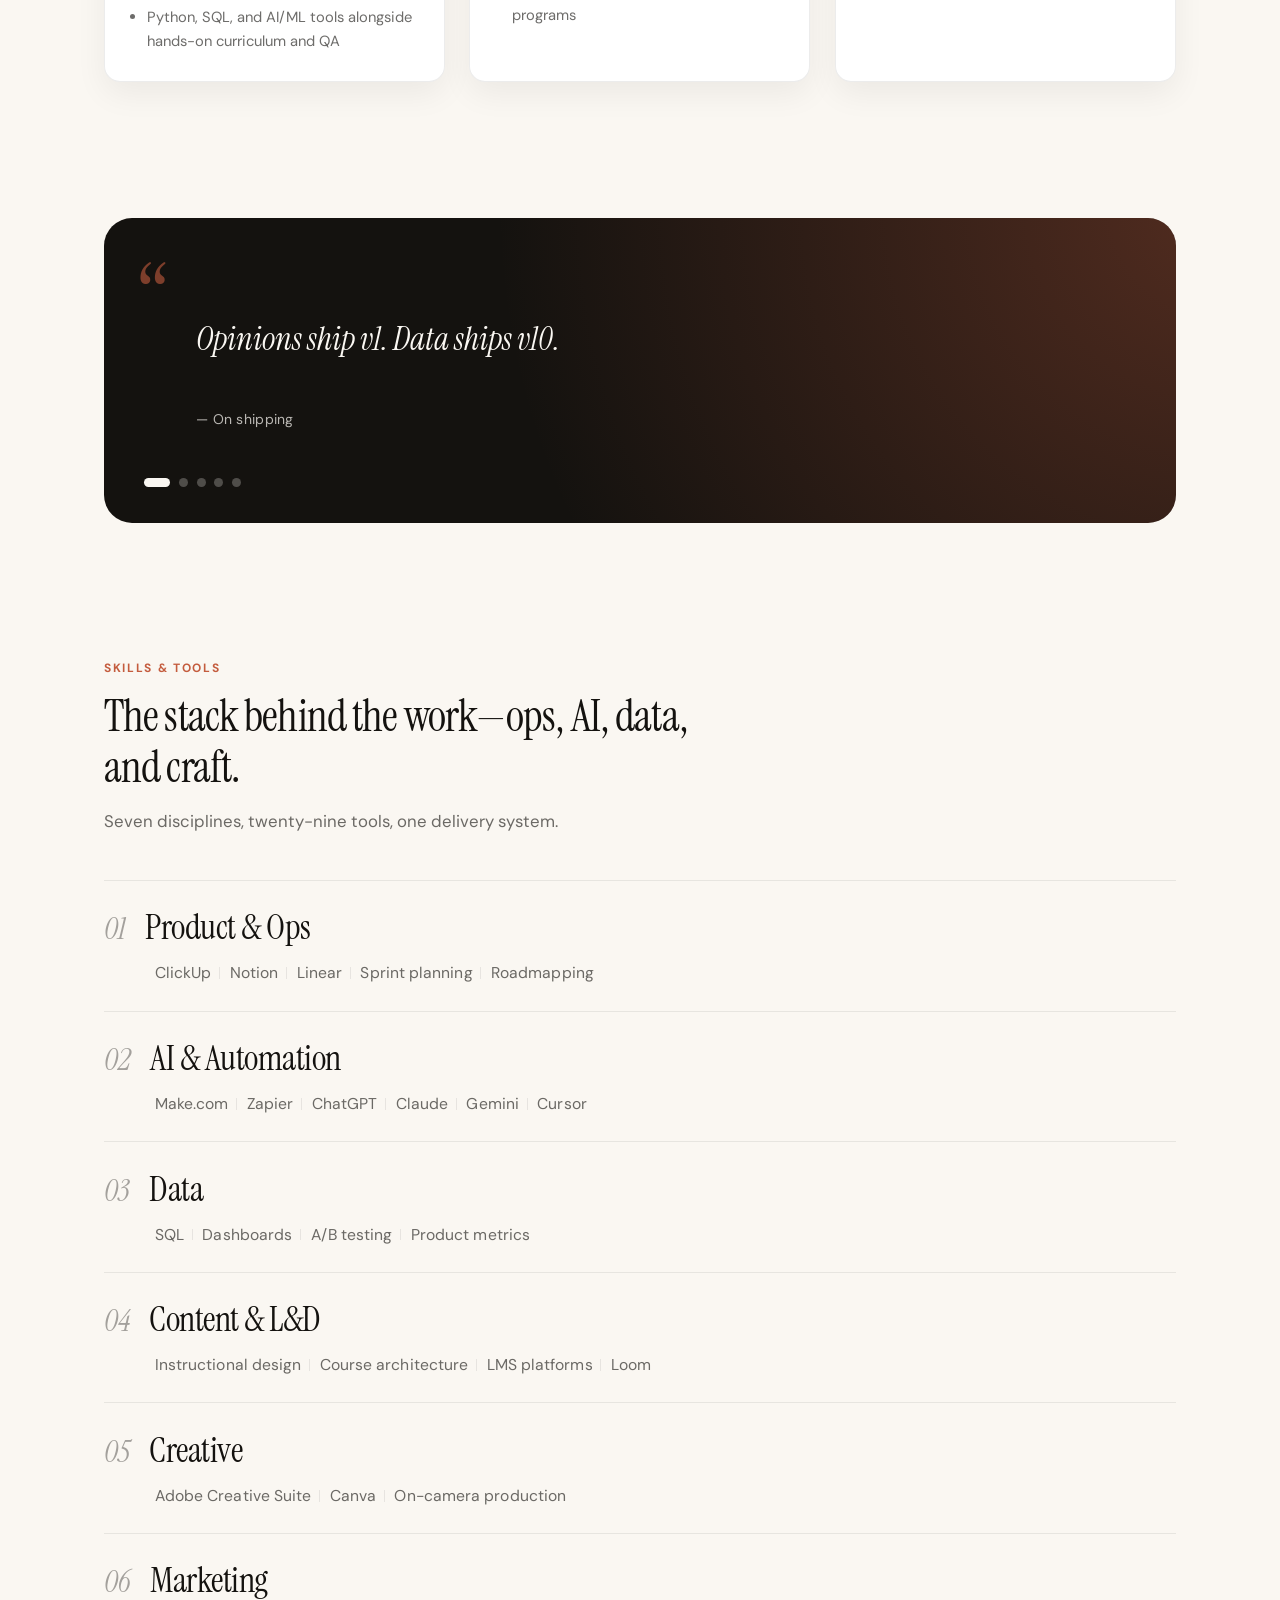
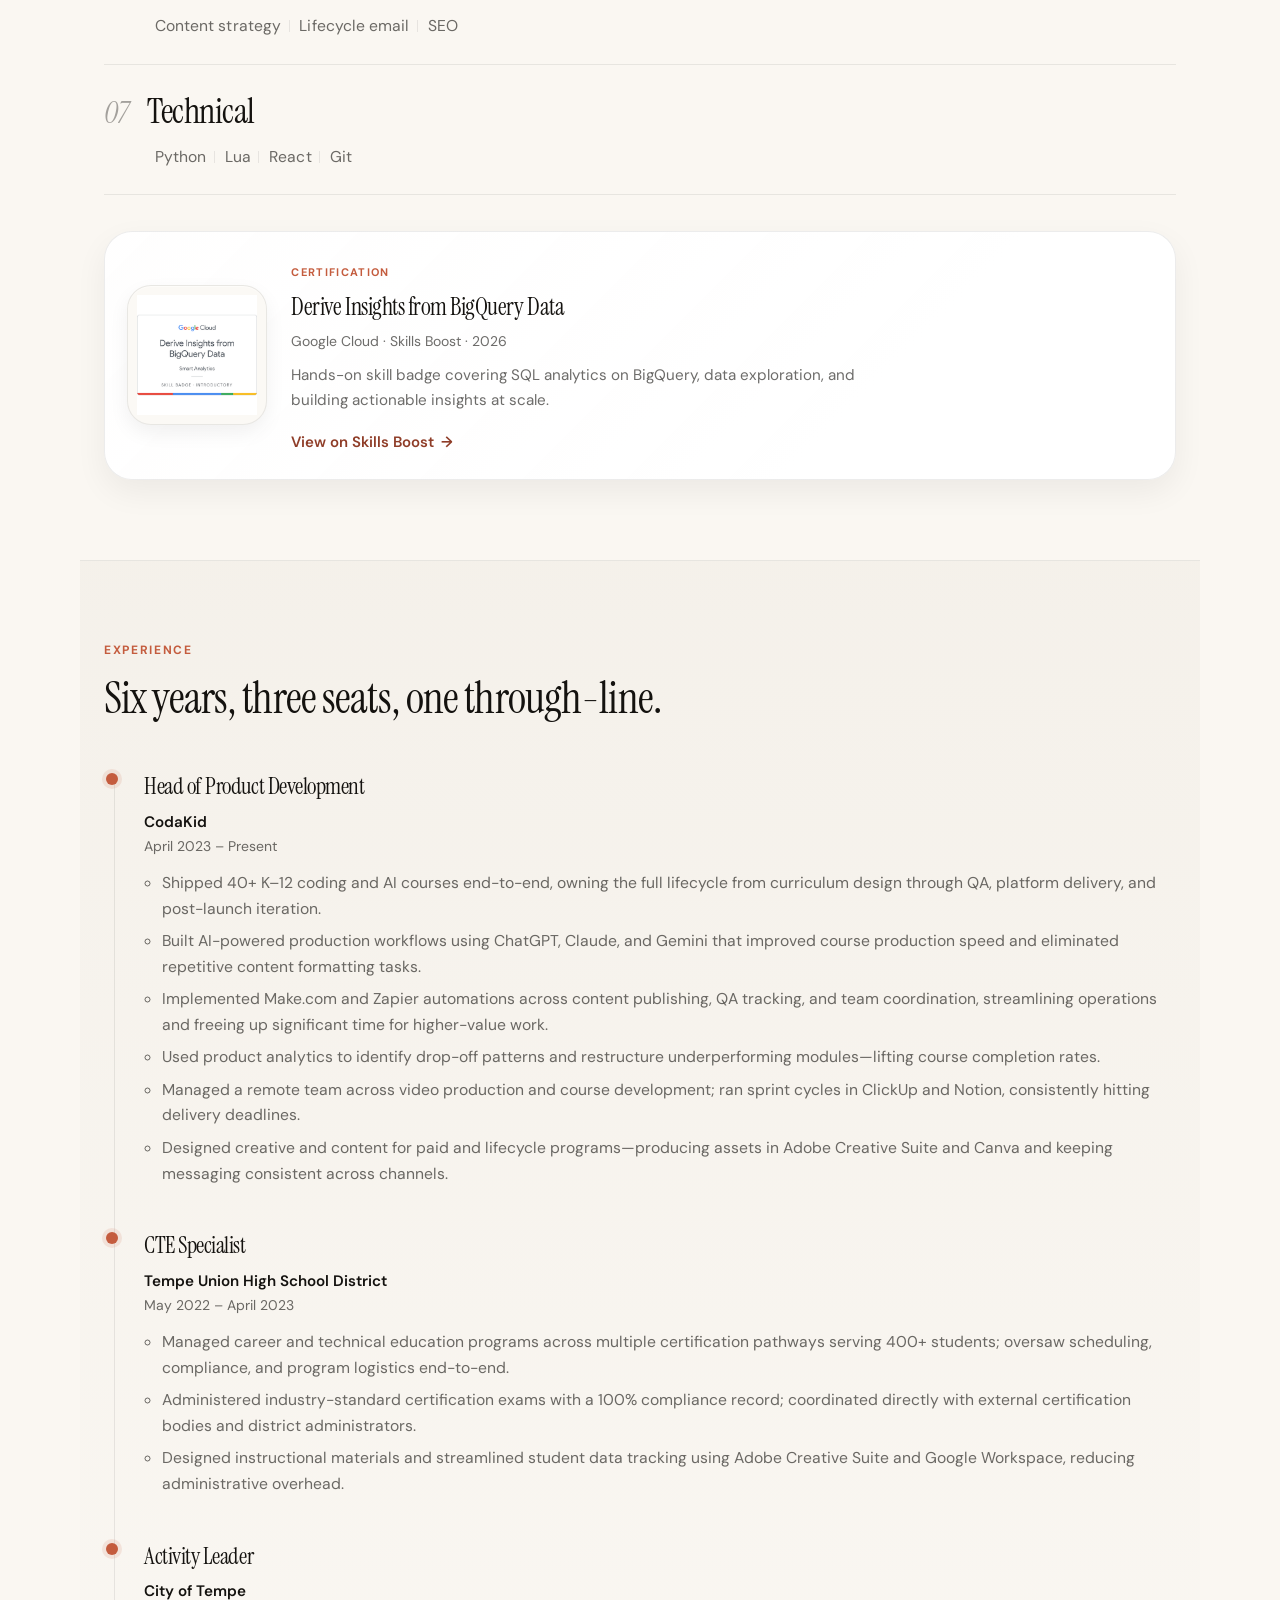
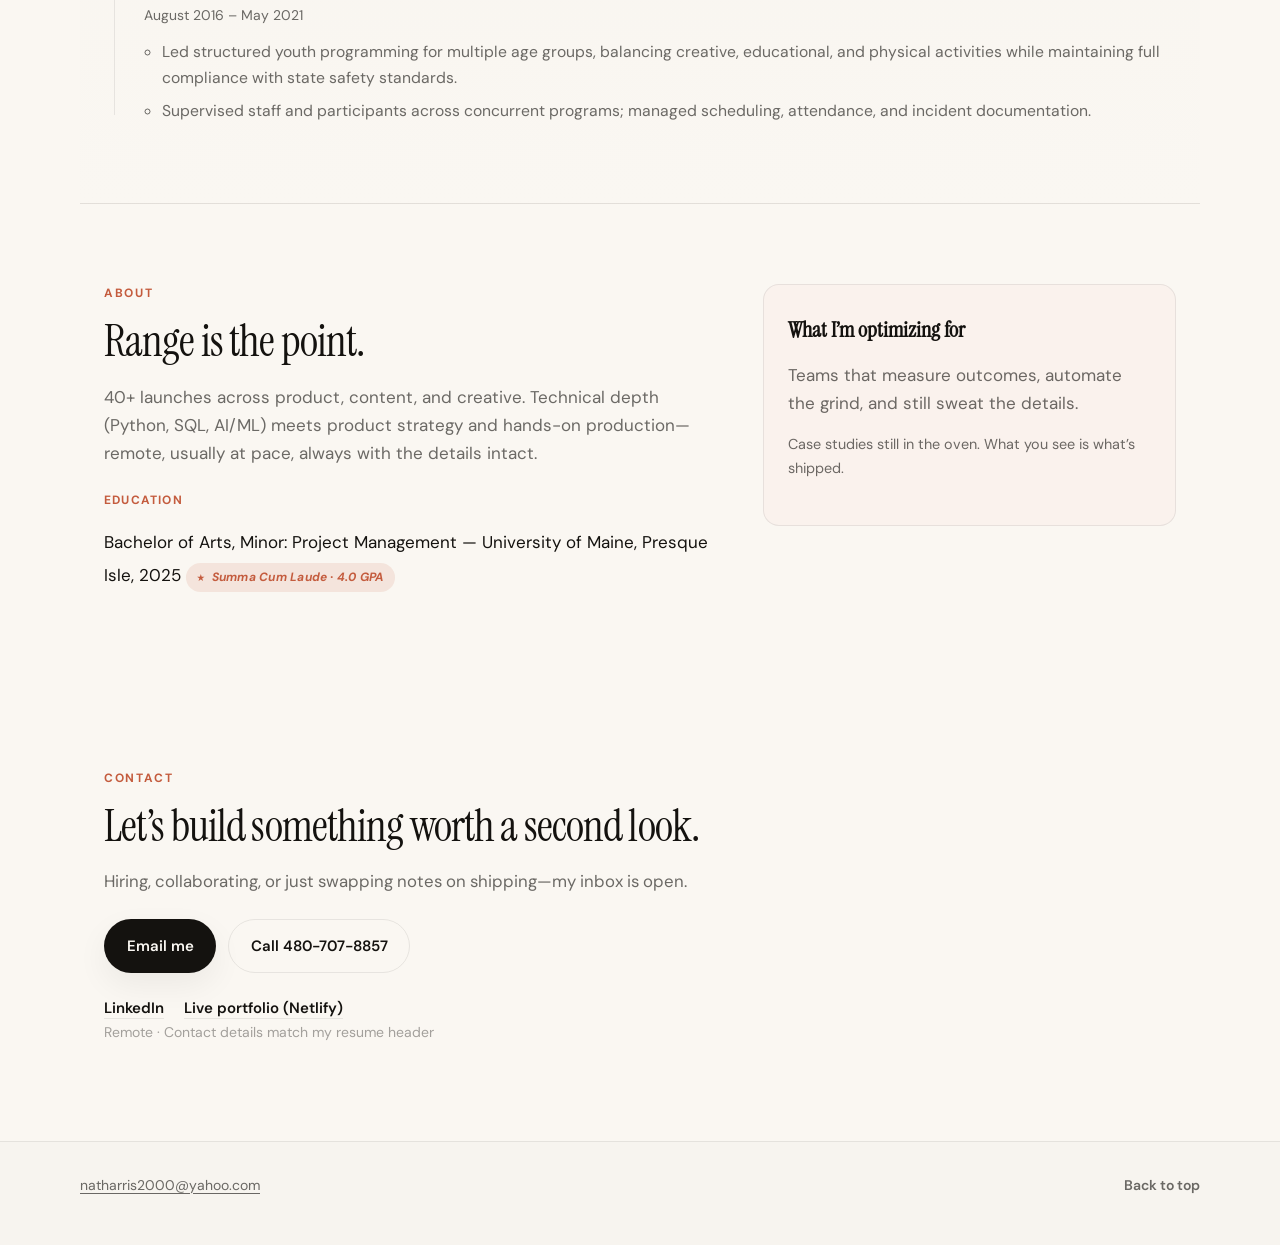
==== commit 8cec16be: "fix(hero): rotator clipping — size track to widest word, shrink subline on narrow screens Made-with:" ====
--- a/index.html
+++ b/index.html
@@ -46,7 +46,7 @@
             <span class="hero__subline">
               I build
               <span class="rotator" data-rotator aria-live="polite">
-                <span class="rotator__sizer" aria-hidden="true">the whole thing</span>
+                <span class="rotator__sizer" aria-hidden="true">creative programs</span>
                 <span class="rotator__word is-active">products</span>
                 <span class="rotator__word">content systems</span>
                 <span class="rotator__word">AI workflows</span>
--- a/css/styles.css
+++ b/css/styles.css
@@ -336,7 +336,7 @@
 }
 
 .hero__subline {
-  display: inline-flex;
+  display: flex;
   flex-wrap: wrap;
   align-items: baseline;
   gap: 0.35em;
@@ -346,6 +346,19 @@
   color: var(--ink-muted);
   margin-top: 0.35em;
   line-height: 1.2;
+  max-width: 100%;
+}
+
+@media (max-width: 540px) {
+  .hero__subline {
+    font-size: 0.65em;
+  }
+}
+
+@media (max-width: 380px) {
+  .hero__subline {
+    font-size: 0.58em;
+  }
 }
 
 /* Rotating word */
@@ -357,6 +370,7 @@
   overflow: hidden;
   line-height: 1.1;
   height: 1.1em;
+  max-width: 100%;
 }
 
 .rotator__sizer {
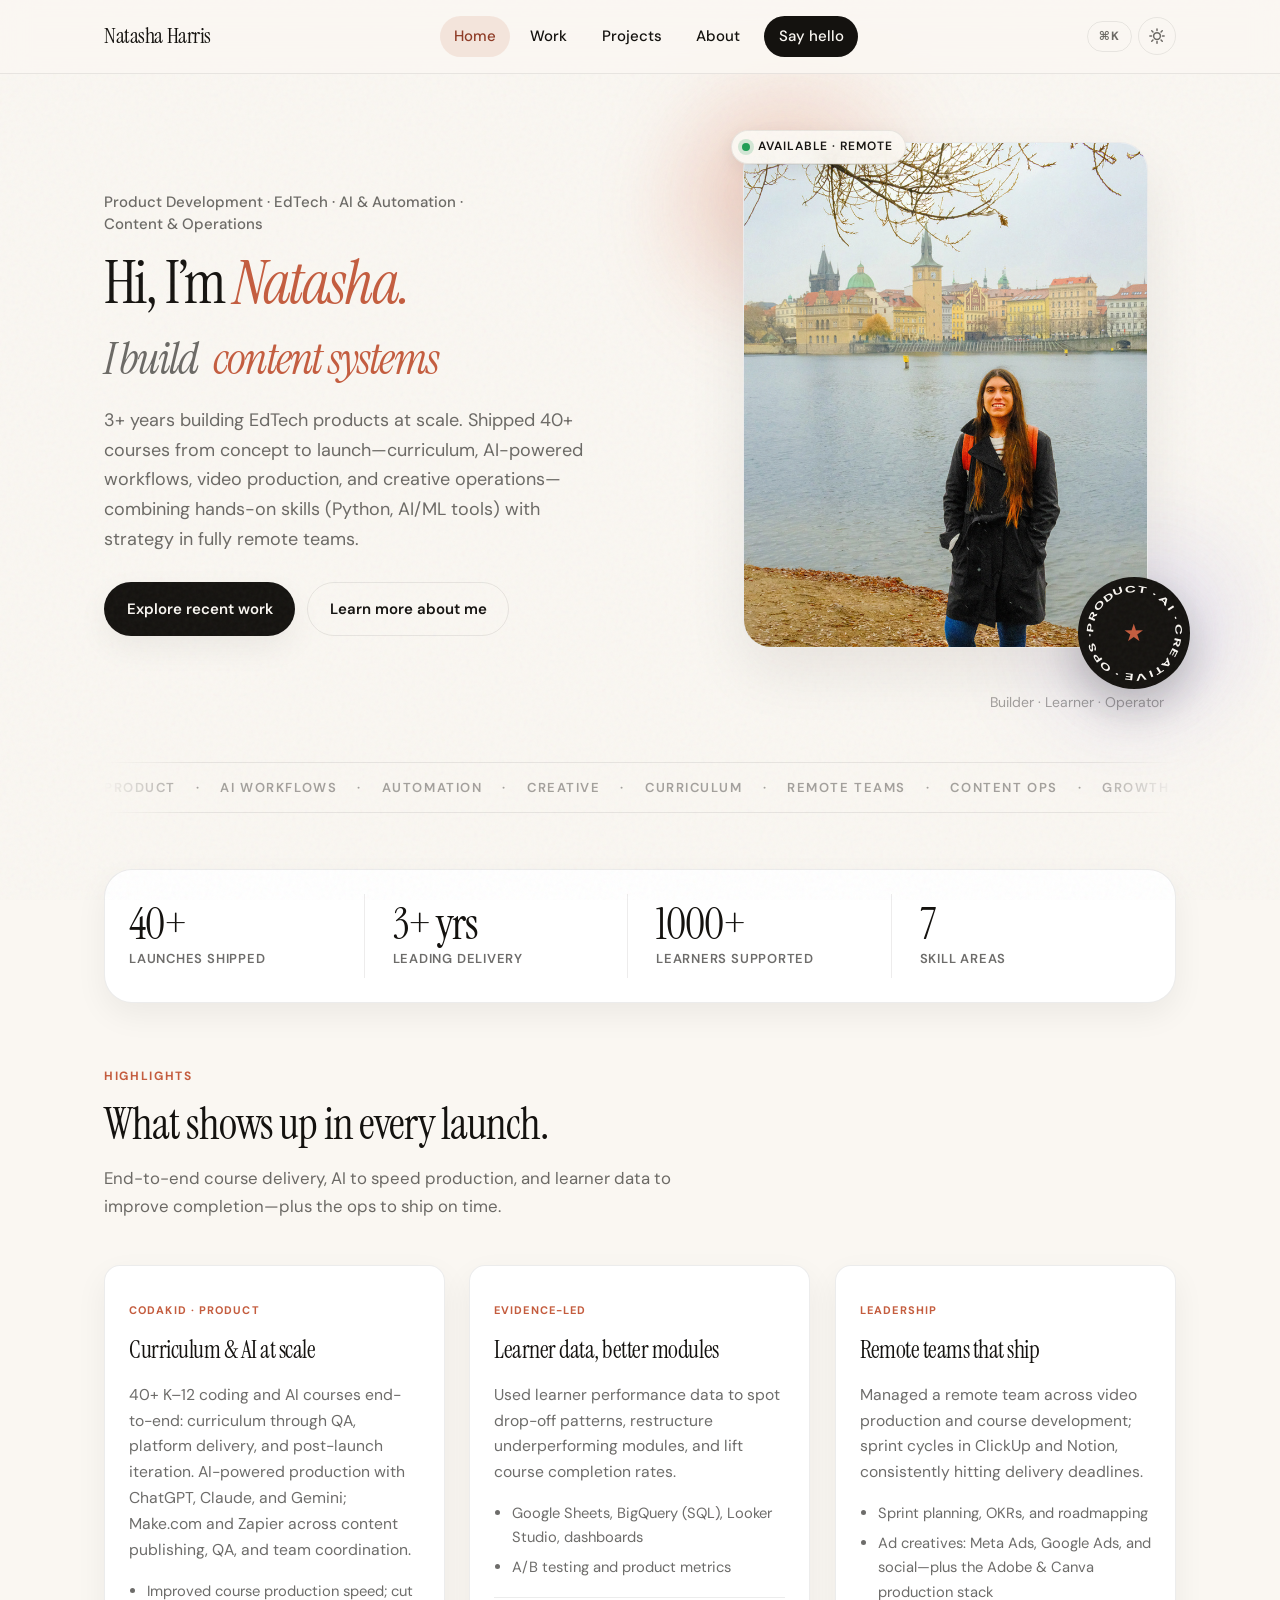
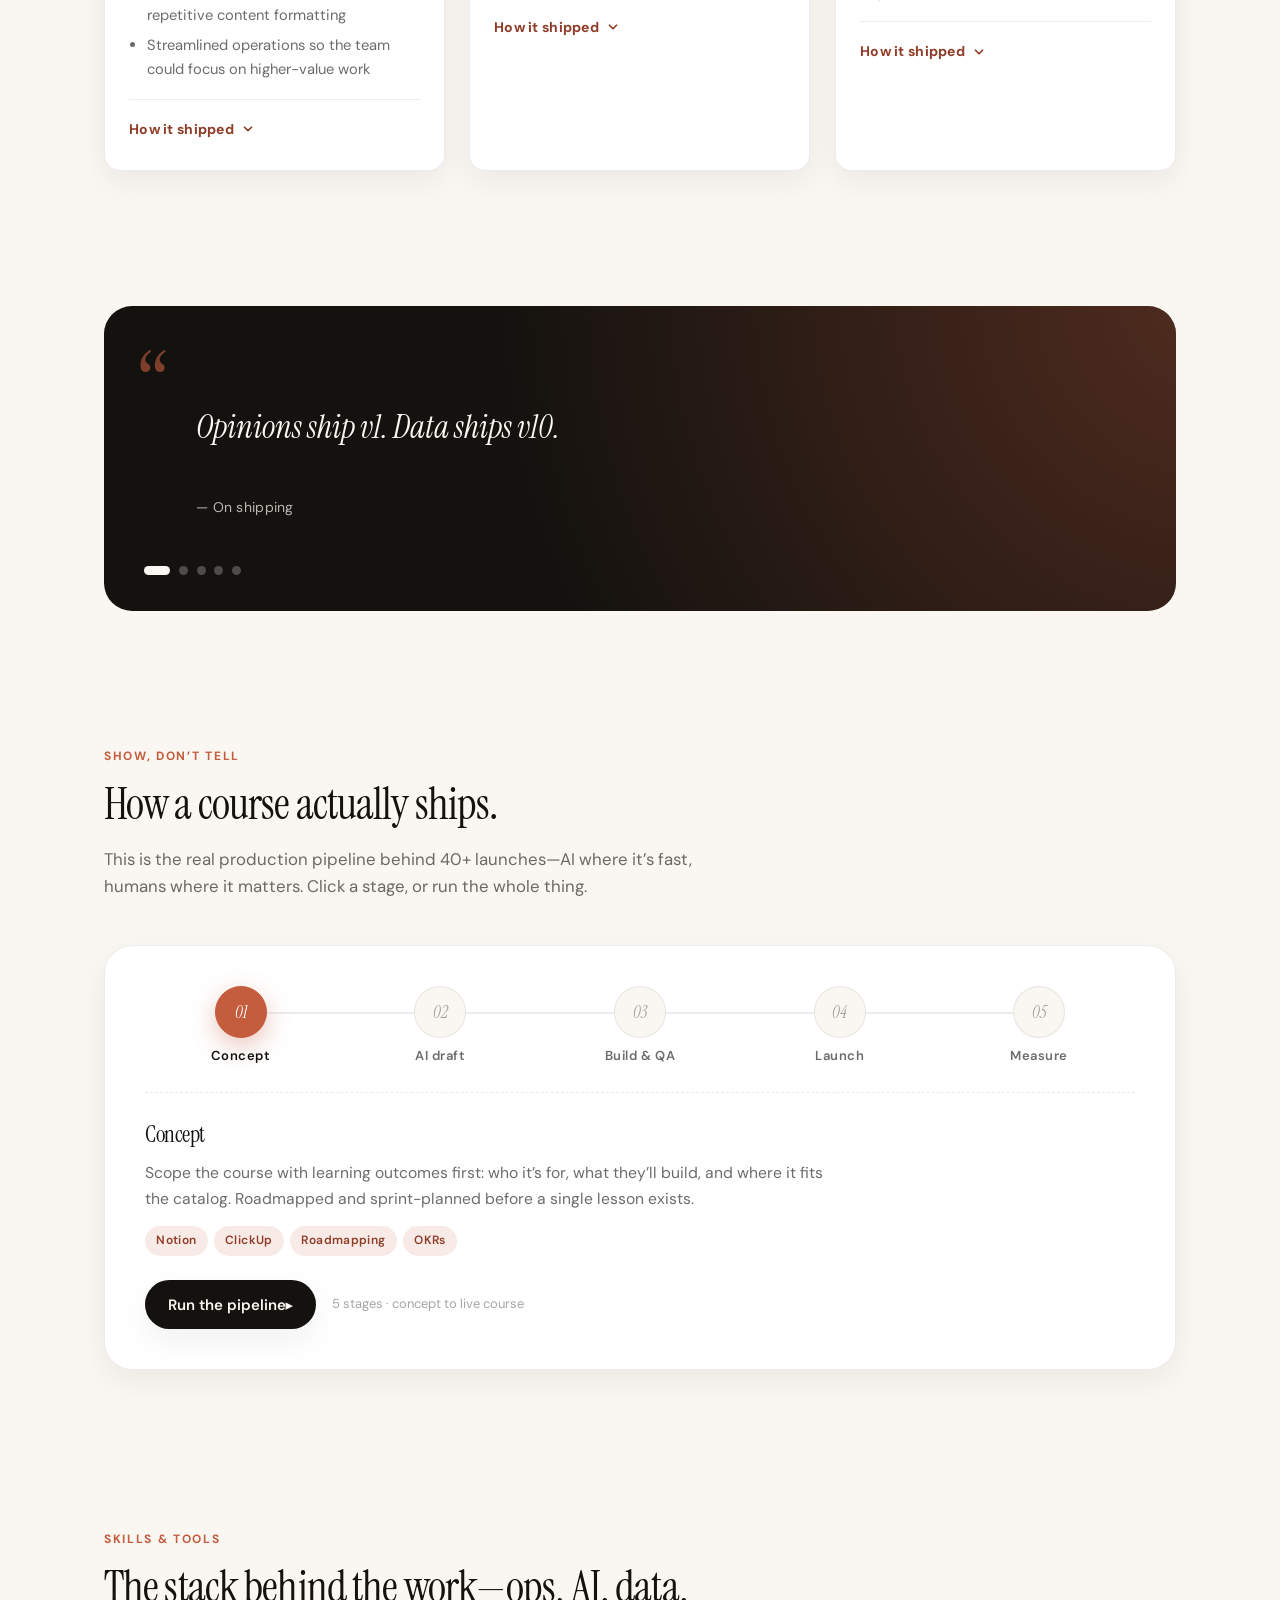
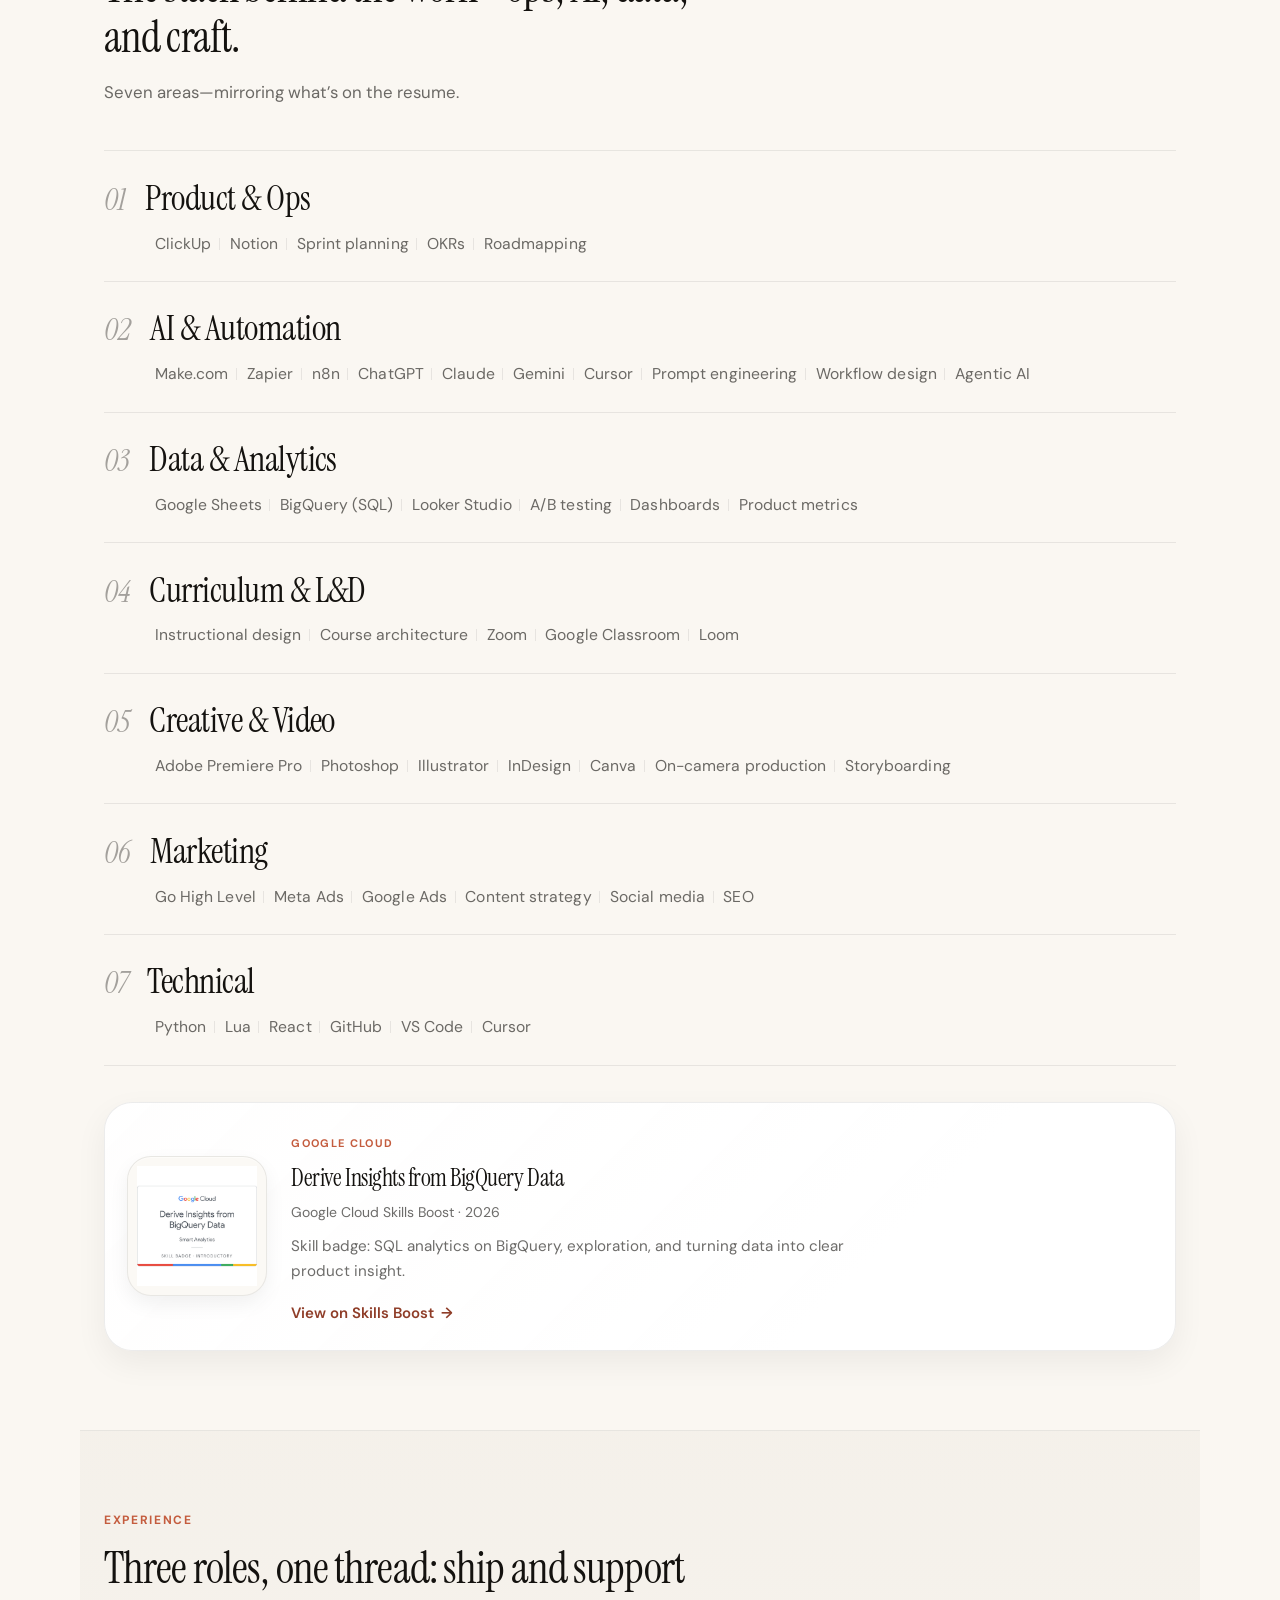
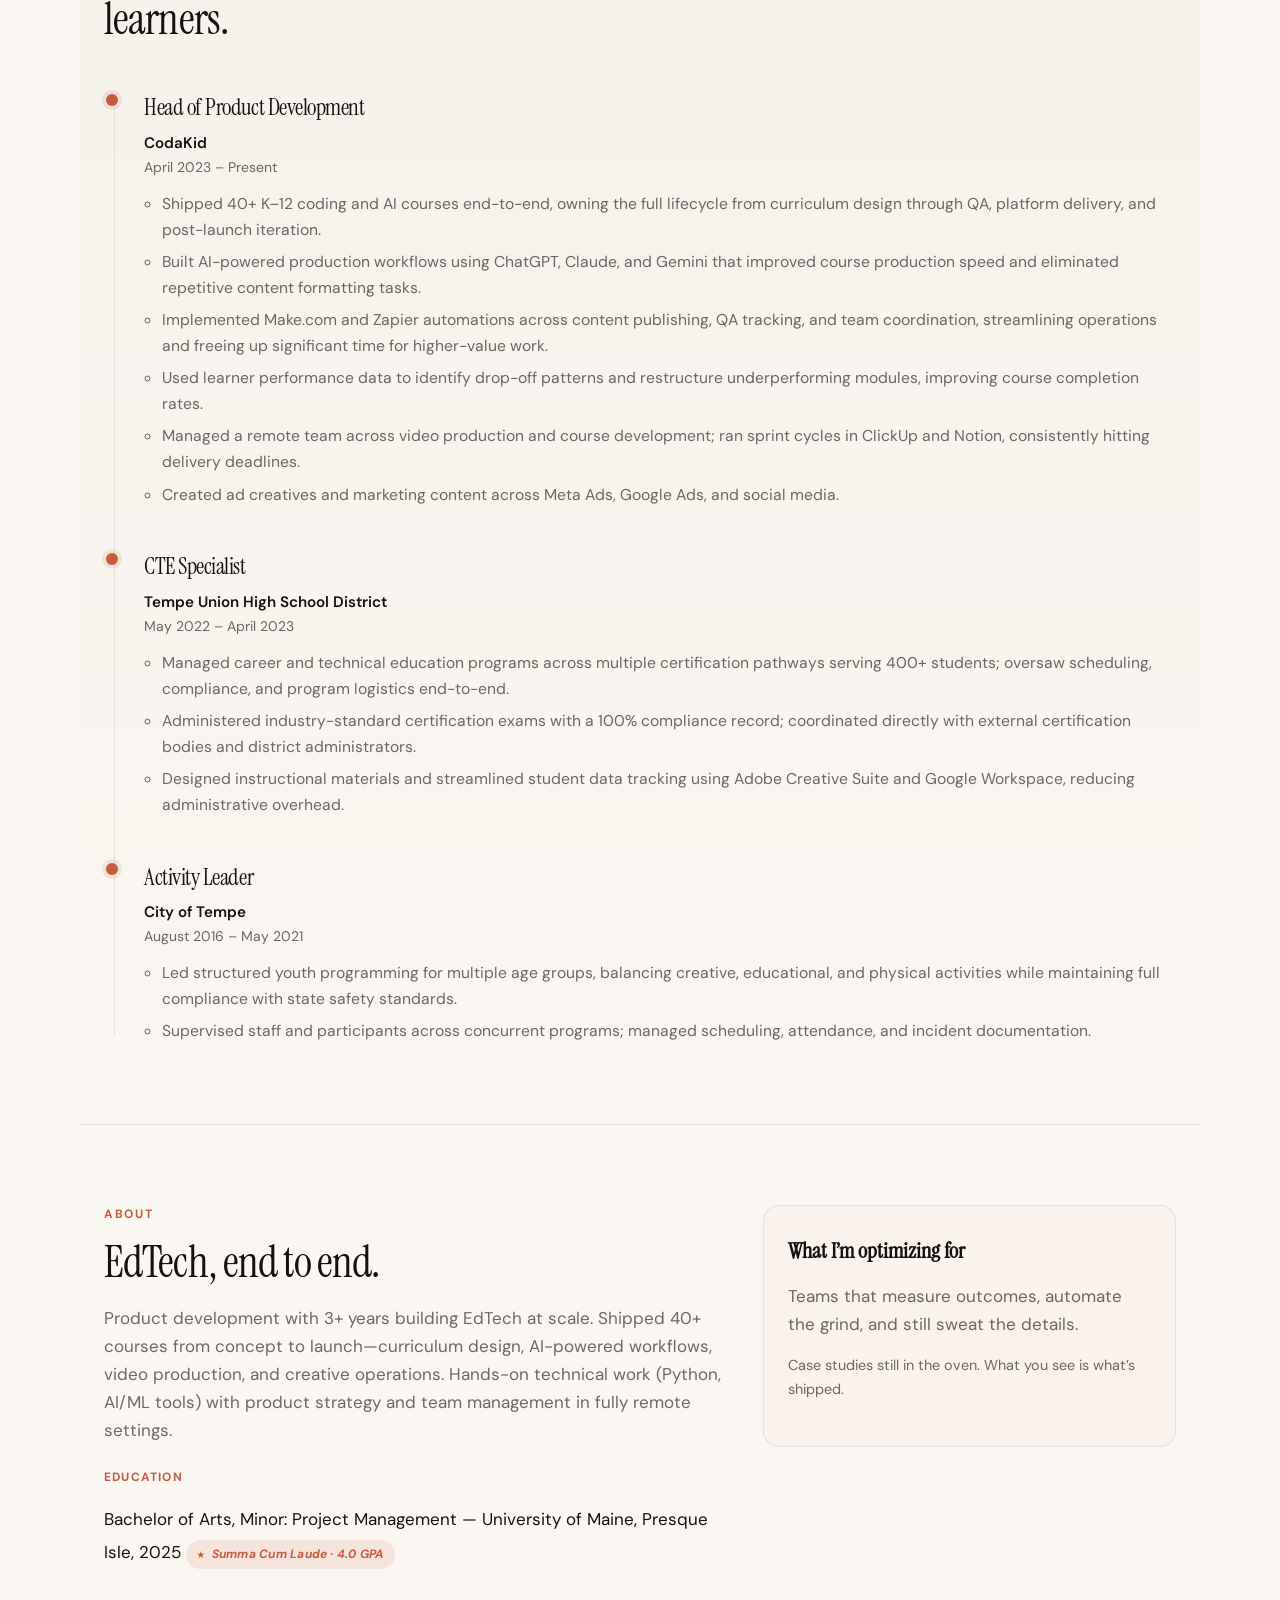
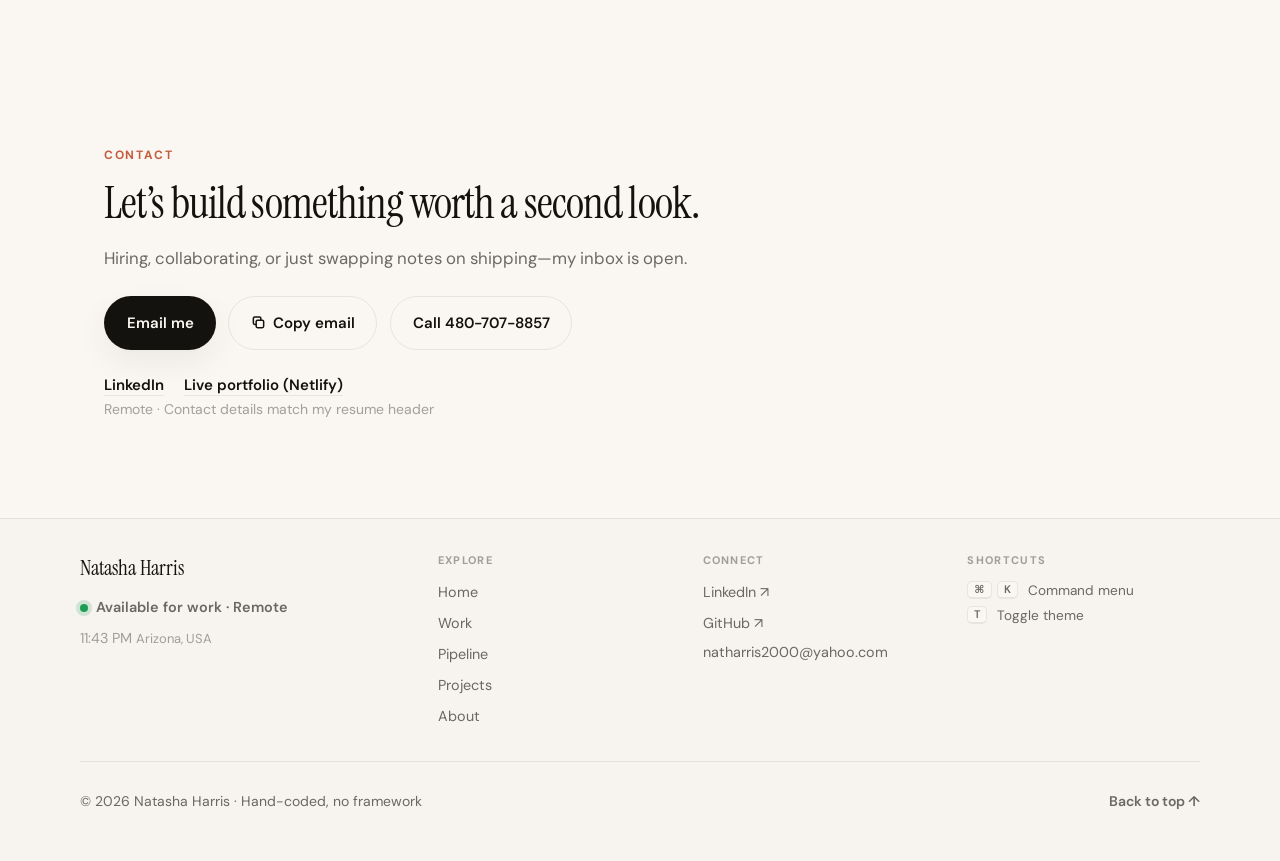
==== commit e29f60c7: "feat: 10 high-value upgrades — dark mode, ⌘K palette, interactive pipeline, case studies, SEO - Dark" ====
--- a/index.html
+++ b/index.html
@@ -3,8 +3,61 @@
 <head>
   <meta charset="UTF-8" />
   <meta name="viewport" content="width=device-width, initial-scale=1" />
-  <meta name="description" content="Natasha Harris — Product developer and manager. End-to-end delivery across strategy, AI workflows, data, content, and creative. 40+ launches, remote teams, evidence-led roadmaps." />
-  <title>Natasha Harris · Product Developer &amp; Manager</title>
+  <meta name="description" content="Natasha Harris — Product development, EdTech, AI &amp; automation. 3+ years building products at scale: 40+ courses shipped, curriculum, video production, and remote team delivery." />
+  <title>Natasha Harris · Product Development &amp; EdTech</title>
+
+  <!-- Open Graph / social cards -->
+  <meta property="og:type" content="website" />
+  <meta property="og:title" content="Natasha Harris · Product Development &amp; EdTech" />
+  <meta property="og:description" content="3+ years building EdTech products at scale. 40+ courses shipped — curriculum, AI workflows, video production, and remote team delivery." />
+  <meta property="og:url" content="https://natashsaharrisportfolio.netlify.app/" />
+  <meta property="og:image" content="https://natashsaharrisportfolio.netlify.app/assets/my-photo.jpeg" />
+  <meta property="og:site_name" content="Natasha Harris" />
+  <meta name="twitter:card" content="summary_large_image" />
+  <meta name="twitter:title" content="Natasha Harris · Product Development &amp; EdTech" />
+  <meta name="twitter:description" content="3+ years building EdTech products at scale. 40+ courses shipped — curriculum, AI workflows, video production, and remote team delivery." />
+  <meta name="twitter:image" content="https://natashsaharrisportfolio.netlify.app/assets/my-photo.jpeg" />
+
+  <!-- Structured data for search engines & AI recruiters -->
+  <script type="application/ld+json">
+  {
+    "@context": "https://schema.org",
+    "@type": "Person",
+    "name": "Natasha Harris",
+    "jobTitle": "Head of Product Development",
+    "worksFor": { "@type": "Organization", "name": "CodaKid" },
+    "url": "https://natashsaharrisportfolio.netlify.app/",
+    "image": "https://natashsaharrisportfolio.netlify.app/assets/my-photo.jpeg",
+    "email": "mailto:natharris2000@yahoo.com",
+    "telephone": "+1-480-707-8857",
+    "sameAs": [
+      "https://www.linkedin.com/in/natasha-harris-",
+      "https://github.com/ndh11"
+    ],
+    "knowsAbout": [
+      "Product Development", "EdTech", "AI Workflows", "Automation",
+      "Curriculum Design", "Data Analytics", "BigQuery", "Python",
+      "Video Production", "Remote Team Management"
+    ],
+    "alumniOf": {
+      "@type": "CollegeOrUniversity",
+      "name": "University of Maine, Presque Isle"
+    }
+  }
+  </script>
+
+  <!-- Theme boot: set before paint to avoid flash -->
+  <script>
+    (function () {
+      try {
+        var t = localStorage.getItem("theme");
+        if (t !== "dark" && t !== "light") {
+          t = window.matchMedia("(prefers-color-scheme: dark)").matches ? "dark" : "light";
+        }
+        document.documentElement.setAttribute("data-theme", t);
+      } catch (e) {}
+    })();
+  </script>
   <link rel="icon" href="assets/favicon.svg" type="image/svg+xml" />
   <link rel="alternate icon" href="assets/favicon.ico" sizes="any" />
   <link rel="apple-touch-icon" href="assets/apple-touch-icon.png" />
@@ -22,10 +75,6 @@
   <header class="site-header" data-header>
     <div class="header-inner">
       <a class="logo" href="#">Natasha Harris</a>
-      <button class="nav-toggle" type="button" aria-expanded="false" aria-controls="site-nav" data-nav-toggle>
-        <span class="nav-toggle__bars" aria-hidden="true"></span>
-        <span class="visually-hidden">Menu</span>
-      </button>
       <nav class="site-nav" id="site-nav" data-nav>
         <a href="#home">Home</a>
         <a href="#impact">Work</a>
@@ -33,6 +82,24 @@
         <a href="#about">About</a>
         <a href="#contact" class="nav-cta">Say hello</a>
       </nav>
+      <div class="header-tools">
+        <button class="cmdk-hint" type="button" data-palette-open aria-label="Open command menu">
+          <span aria-hidden="true">⌘K</span>
+        </button>
+        <button class="theme-toggle" type="button" data-theme-toggle aria-label="Toggle dark mode" title="Toggle theme">
+          <svg class="theme-toggle__icon theme-toggle__icon--sun" viewBox="0 0 24 24" fill="none" stroke="currentColor" stroke-width="2" stroke-linecap="round" aria-hidden="true">
+            <circle cx="12" cy="12" r="4.5" />
+            <path d="M12 2.5v2.2M12 19.3v2.2M2.5 12h2.2M19.3 12h2.2M5 5l1.6 1.6M17.4 17.4 19 19M19 5l-1.6 1.6M6.6 17.4 5 19" />
+          </svg>
+          <svg class="theme-toggle__icon theme-toggle__icon--moon" viewBox="0 0 24 24" fill="none" stroke="currentColor" stroke-width="2" stroke-linecap="round" stroke-linejoin="round" aria-hidden="true">
+            <path d="M20.5 14.5A8.5 8.5 0 0 1 9.5 3.5a8.5 8.5 0 1 0 11 11Z" />
+          </svg>
+        </button>
+        <button class="nav-toggle" type="button" aria-expanded="false" aria-controls="site-nav" data-nav-toggle>
+          <span class="nav-toggle__bars" aria-hidden="true"></span>
+          <span class="visually-hidden">Menu</span>
+        </button>
+      </div>
     </div>
   </header>
 
@@ -40,9 +107,9 @@
     <section id="home" class="hero section">
       <div class="hero__grid">
         <div class="hero__copy" data-reveal>
-          <p class="hero__tagline">Product Development · AI &amp; Automation · Content &amp; Operations</p>
+          <p class="hero__tagline">Product Development · EdTech · AI &amp; Automation · Content &amp; Operations</p>
           <h1 class="hero__title">
-            Hi, I’m <span class="hero__name" data-split>Natasha.</span><br />
+            Hi, I’m <span class="hero__name" data-scramble="Natasha.">Natasha.</span><br />
             <span class="hero__subline">
               I build
               <span class="rotator" data-rotator aria-live="polite">
@@ -56,8 +123,9 @@
             </span>
           </h1>
           <p class="hero__lede">
-            Strategy, AI, content, and creative—stitched into one delivery. 3+ years leading remote teams,
-            40+ launches shipped, and a soft spot for the metrics that actually move.
+            3+ years building EdTech products at scale. Shipped 40+ courses from concept to launch—curriculum,
+            AI-powered workflows, video production, and creative operations—combining hands-on skills (Python, AI/ML
+            tools) with strategy in fully remote teams.
           </p>
           <div class="hero__actions">
             <a class="btn btn--primary" href="#impact" data-magnetic>Explore recent work</a>
@@ -77,7 +145,7 @@
               <span class="hero__status-dot"></span>
               <span class="hero__status-label">Available · Remote</span>
             </span>
-            <div class="hero__badge" aria-hidden="true">
+            <button class="hero__badge" type="button" data-confetti aria-label="A little celebration" title="Click me">
               <svg class="hero__badge-ring" viewBox="0 0 120 120">
                 <defs>
                   <path id="heroBadgePath" d="M 60,60 m -44,0 a 44,44 0 1,1 88,0 a 44,44 0 1,1 -88,0" />
@@ -87,7 +155,7 @@
                 </text>
               </svg>
               <span class="hero__badge-core">★</span>
-            </div>
+            </button>
           </div>
           <figcaption class="hero__caption">Builder · Learner · Operator</figcaption>
         </figure>
@@ -114,9 +182,9 @@
           <span class="stats__number" data-count-target>0</span>
           <span class="stats__label">Learners supported</span>
         </li>
-        <li class="stats__item" data-count="6" data-suffix="">
+        <li class="stats__item" data-count="7" data-suffix="">
           <span class="stats__number" data-count-target>0</span>
-          <span class="stats__label">Disciplines bridged</span>
+          <span class="stats__label">Skill areas</span>
         </li>
       </ul>
     </section>
@@ -124,9 +192,9 @@
     <section id="impact" class="section section--tight">
       <div class="section__head" data-reveal>
         <p class="eyebrow">Highlights</p>
-        <h2 class="section__title">Three habits show up in every launch.</h2>
+        <h2 class="section__title">What shows up in every launch.</h2>
         <p class="section__sub">
-          Ship the whole thing. Let AI do the boring parts. Decide with data, not vibes.
+          End-to-end course delivery, AI to speed production, and learner data to improve completion—plus the ops to ship on time.
         </p>
       </div>
       <div class="cards cards--3" data-stagger>
@@ -134,37 +202,103 @@
           <span class="card__tag">CodaKid · Product</span>
           <h3 class="card__title">Curriculum &amp; AI at scale</h3>
           <p class="card__body">
-            Shipped 40+ K–12 coding and AI courses end-to-end, owning the full lifecycle from curriculum design through
-            QA, platform delivery, and post-launch iteration—plus AI-powered production workflows with ChatGPT, Claude, and Gemini.
+            40+ K–12 coding and AI courses end-to-end: curriculum through QA, platform delivery, and post-launch iteration.
+            AI-powered production with ChatGPT, Claude, and Gemini; Make.com and Zapier across content publishing, QA, and team coordination.
           </p>
           <ul class="card__list">
-            <li>Make.com &amp; Zapier across publishing, QA tracking, and team coordination</li>
-            <li>Python, SQL, and AI/ML tools alongside hands-on curriculum and QA</li>
-          </ul>
+            <li>Improved course production speed; cut repetitive content formatting</li>
+            <li>Streamlined operations so the team could focus on higher-value work</li>
+          </ul>
+          <details class="case-study" data-case-study>
+            <summary class="case-study__toggle">
+              <span>How it shipped</span>
+              <svg class="case-study__chev" viewBox="0 0 16 16" fill="none" stroke="currentColor" stroke-width="2" stroke-linecap="round" stroke-linejoin="round" aria-hidden="true"><path d="m4 6 4 4 4-4" /></svg>
+            </summary>
+            <div class="case-study__panel">
+              <dl class="case-study__steps">
+                <div class="case-study__step">
+                  <dt>Problem</dt>
+                  <dd>Course production was slow and manual—every lesson hand-formatted, every QA pass tracked in scattered docs.</dd>
+                </div>
+                <div class="case-study__step">
+                  <dt>Action</dt>
+                  <dd>Built AI-assisted drafting pipelines (ChatGPT, Claude, Gemini) plus Make.com / Zapier automations for publishing, QA tracking, and team handoffs.</dd>
+                </div>
+                <div class="case-study__step">
+                  <dt>Result</dt>
+                  <dd>40+ courses shipped end-to-end with faster production cycles and near-zero repetitive formatting work.</dd>
+                </div>
+              </dl>
+            </div>
+          </details>
         </article>
         <article class="card card--lift" data-reveal data-tilt>
           <span class="card__tag">Evidence-led</span>
-          <h3 class="card__title">Data that drives decisions</h3>
+          <h3 class="card__title">Learner data, better modules</h3>
           <p class="card__body">
-            Closed the loop between product and outcomes: dashboards surfaced drop-offs, modules got restructured, and
-            completion rates moved. Roadmap decisions backed by the numbers that matter.
+            Used learner performance data to spot drop-off patterns, restructure underperforming modules, and lift course
+            completion rates.
           </p>
           <ul class="card__list">
-            <li>Dashboards, A/B testing, and product metrics</li>
-            <li>Creative and content for lifecycle programs</li>
-          </ul>
+            <li>Google Sheets, BigQuery (SQL), Looker Studio, dashboards</li>
+            <li>A/B testing and product metrics</li>
+          </ul>
+          <details class="case-study" data-case-study>
+            <summary class="case-study__toggle">
+              <span>How it shipped</span>
+              <svg class="case-study__chev" viewBox="0 0 16 16" fill="none" stroke="currentColor" stroke-width="2" stroke-linecap="round" stroke-linejoin="round" aria-hidden="true"><path d="m4 6 4 4 4-4" /></svg>
+            </summary>
+            <div class="case-study__panel">
+              <dl class="case-study__steps">
+                <div class="case-study__step">
+                  <dt>Problem</dt>
+                  <dd>Learners were quietly dropping off mid-course and nobody knew exactly where—or why.</dd>
+                </div>
+                <div class="case-study__step">
+                  <dt>Action</dt>
+                  <dd>Instrumented completion funnels in BigQuery and Looker Studio, found the exact modules where attention died, and restructured them.</dd>
+                </div>
+                <div class="case-study__step">
+                  <dt>Result</dt>
+                  <dd>Lifted course completion rates—and turned dashboards into a standing habit, not a one-off audit.</dd>
+                </div>
+              </dl>
+            </div>
+          </details>
         </article>
         <article class="card card--lift" data-reveal data-tilt>
           <span class="card__tag">Leadership</span>
           <h3 class="card__title">Remote teams that ship</h3>
           <p class="card__body">
-            Managed a remote team across video production and course development; ran sprint cycles in ClickUp and
-            Notion, consistently hitting delivery deadlines.
+            Managed a remote team across video production and course development; sprint cycles in ClickUp and Notion,
+            consistently hitting delivery deadlines.
           </p>
           <ul class="card__list">
-            <li>Stakeholder management, OKRs, and roadmapping</li>
-            <li>Creative assets in Adobe Creative Suite and Canva</li>
-          </ul>
+            <li>Sprint planning, OKRs, and roadmapping</li>
+            <li>Ad creatives: Meta Ads, Google Ads, and social—plus the Adobe &amp; Canva production stack</li>
+          </ul>
+          <details class="case-study" data-case-study>
+            <summary class="case-study__toggle">
+              <span>How it shipped</span>
+              <svg class="case-study__chev" viewBox="0 0 16 16" fill="none" stroke="currentColor" stroke-width="2" stroke-linecap="round" stroke-linejoin="round" aria-hidden="true"><path d="m4 6 4 4 4-4" /></svg>
+            </summary>
+            <div class="case-study__panel">
+              <dl class="case-study__steps">
+                <div class="case-study__step">
+                  <dt>Problem</dt>
+                  <dd>A fully remote team across video and course dev, with deadlines that didn't care about time zones.</dd>
+                </div>
+                <div class="case-study__step">
+                  <dt>Action</dt>
+                  <dd>Ran sprint cycles in ClickUp and Notion with clear owners, OKRs, and a system that carried the work between handoffs.</dd>
+                </div>
+                <div class="case-study__step">
+                  <dt>Result</dt>
+                  <dd>Consistently hit delivery deadlines—while also shipping ad creative across Meta, Google, and social.</dd>
+                </div>
+              </dl>
+            </div>
+          </details>
         </article>
       </div>
     </section>
@@ -219,11 +353,63 @@
       </div>
     </section>
 
+    <section id="pipeline" class="section pipeline-section">
+      <div class="section__head" data-reveal>
+        <p class="eyebrow">Show, don&rsquo;t tell</p>
+        <h2 class="section__title">How a course actually ships.</h2>
+        <p class="section__sub">
+          This is the real production pipeline behind 40+ launches—AI where it&rsquo;s fast, humans where it matters.
+          Click a stage, or run the whole thing.
+        </p>
+      </div>
+      <div class="pipeline" data-pipeline data-reveal>
+        <div class="pipeline__track" role="tablist" aria-label="Production pipeline stages">
+          <div class="pipeline__rail" aria-hidden="true">
+            <span class="pipeline__rail-fill" data-pipeline-fill></span>
+            <span class="pipeline__packet" data-pipeline-packet></span>
+          </div>
+          <button class="pipeline__node is-active" type="button" role="tab" aria-selected="true" data-pipeline-node="0">
+            <span class="pipeline__dot"><span class="pipeline__num">01</span></span>
+            <span class="pipeline__label">Concept</span>
+          </button>
+          <button class="pipeline__node" type="button" role="tab" aria-selected="false" data-pipeline-node="1">
+            <span class="pipeline__dot"><span class="pipeline__num">02</span></span>
+            <span class="pipeline__label">AI draft</span>
+          </button>
+          <button class="pipeline__node" type="button" role="tab" aria-selected="false" data-pipeline-node="2">
+            <span class="pipeline__dot"><span class="pipeline__num">03</span></span>
+            <span class="pipeline__label">Build &amp; QA</span>
+          </button>
+          <button class="pipeline__node" type="button" role="tab" aria-selected="false" data-pipeline-node="3">
+            <span class="pipeline__dot"><span class="pipeline__num">04</span></span>
+            <span class="pipeline__label">Launch</span>
+          </button>
+          <button class="pipeline__node" type="button" role="tab" aria-selected="false" data-pipeline-node="4">
+            <span class="pipeline__dot"><span class="pipeline__num">05</span></span>
+            <span class="pipeline__label">Measure</span>
+          </button>
+        </div>
+        <div class="pipeline__detail" data-pipeline-detail aria-live="polite">
+          <h3 class="pipeline__detail-title" data-pipeline-title>Concept</h3>
+          <p class="pipeline__detail-desc" data-pipeline-desc>
+            Scope the course with learning outcomes first: who it&rsquo;s for, what they&rsquo;ll build, and where it fits the catalog.
+          </p>
+          <div class="pipeline__tools" data-pipeline-tools></div>
+        </div>
+        <div class="pipeline__actions">
+          <button class="btn btn--primary pipeline__run" type="button" data-pipeline-run data-magnetic>
+            Run the pipeline <span aria-hidden="true">▸</span>
+          </button>
+          <p class="pipeline__hint" data-pipeline-status>5 stages · concept to live course</p>
+        </div>
+      </div>
+    </section>
+
     <section id="skills" class="section">
       <div class="section__head" data-reveal>
         <p class="eyebrow">Skills &amp; tools</p>
         <h2 class="section__title">The stack behind the work—ops, AI, data, and craft.</h2>
-        <p class="section__sub">Seven disciplines, twenty-nine tools, one delivery system.</p>
+        <p class="section__sub">Seven areas—mirroring what’s on the resume.</p>
       </div>
 
       <ol class="skill-index" data-reveal>
@@ -235,8 +421,8 @@
           <ul class="skill-entry__list">
             <li>ClickUp</li>
             <li>Notion</li>
-            <li>Linear</li>
             <li>Sprint planning</li>
+            <li>OKRs</li>
             <li>Roadmapping</li>
           </ul>
         </li>
@@ -248,45 +434,56 @@
           <ul class="skill-entry__list">
             <li>Make.com</li>
             <li>Zapier</li>
+            <li>n8n</li>
             <li>ChatGPT</li>
             <li>Claude</li>
             <li>Gemini</li>
             <li>Cursor</li>
+            <li>Prompt engineering</li>
+            <li>Workflow design</li>
+            <li>Agentic AI</li>
           </ul>
         </li>
         <li class="skill-entry">
           <div class="skill-entry__row">
             <span class="skill-entry__num" aria-hidden="true">03</span>
-            <h3 class="skill-entry__title">Data</h3>
+            <h3 class="skill-entry__title">Data &amp; Analytics</h3>
           </div>
           <ul class="skill-entry__list">
-            <li>SQL</li>
+            <li>Google Sheets</li>
+            <li>BigQuery (SQL)</li>
+            <li>Looker Studio</li>
+            <li>A/B testing</li>
             <li>Dashboards</li>
-            <li>A/B testing</li>
             <li>Product metrics</li>
           </ul>
         </li>
         <li class="skill-entry">
           <div class="skill-entry__row">
             <span class="skill-entry__num" aria-hidden="true">04</span>
-            <h3 class="skill-entry__title">Content &amp; L&amp;D</h3>
+            <h3 class="skill-entry__title">Curriculum &amp; L&amp;D</h3>
           </div>
           <ul class="skill-entry__list">
             <li>Instructional design</li>
             <li>Course architecture</li>
-            <li>LMS platforms</li>
+            <li>Zoom</li>
+            <li>Google Classroom</li>
             <li>Loom</li>
           </ul>
         </li>
         <li class="skill-entry">
           <div class="skill-entry__row">
             <span class="skill-entry__num" aria-hidden="true">05</span>
-            <h3 class="skill-entry__title">Creative</h3>
+            <h3 class="skill-entry__title">Creative &amp; Video</h3>
           </div>
           <ul class="skill-entry__list">
-            <li>Adobe Creative Suite</li>
+            <li>Adobe Premiere Pro</li>
+            <li>Photoshop</li>
+            <li>Illustrator</li>
+            <li>InDesign</li>
             <li>Canva</li>
             <li>On-camera production</li>
+            <li>Storyboarding</li>
           </ul>
         </li>
         <li class="skill-entry">
@@ -295,8 +492,11 @@
             <h3 class="skill-entry__title">Marketing</h3>
           </div>
           <ul class="skill-entry__list">
+            <li>Go High Level</li>
+            <li>Meta Ads</li>
+            <li>Google Ads</li>
             <li>Content strategy</li>
-            <li>Lifecycle email</li>
+            <li>Social media</li>
             <li>SEO</li>
           </ul>
         </li>
@@ -309,7 +509,9 @@
             <li>Python</li>
             <li>Lua</li>
             <li>React</li>
-            <li>Git</li>
+            <li>GitHub</li>
+            <li>VS Code</li>
+            <li>Cursor</li>
           </ul>
         </li>
       </ol>
@@ -319,12 +521,11 @@
             <img src="assets/derive-insights-from-bigquery-data-skill-badge.png" alt="Google Cloud Skill Badge — Derive Insights from BigQuery Data" width="140" height="140" loading="lazy" />
           </div>
           <div class="cert-card__body">
-            <span class="cert-card__eyebrow">Certification</span>
+            <span class="cert-card__eyebrow">Google Cloud</span>
             <h3 class="cert-card__title">Derive Insights from BigQuery Data</h3>
-            <p class="cert-card__meta">Google Cloud · Skills Boost · 2026</p>
+            <p class="cert-card__meta">Google Cloud Skills Boost · 2026</p>
             <p class="cert-card__desc">
-              Hands-on skill badge covering SQL analytics on BigQuery, data exploration, and building actionable
-              insights at scale.
+              Skill badge: SQL analytics on BigQuery, exploration, and turning data into clear product insight.
             </p>
             <span class="cert-card__cta">View on Skills Boost <span aria-hidden="true">→</span></span>
           </div>
@@ -335,7 +536,7 @@
     <section id="experience" class="section section--alt">
       <div class="section__head" data-reveal>
         <p class="eyebrow">Experience</p>
-        <h2 class="section__title">Six years, three seats, one through-line.</h2>
+        <h2 class="section__title">Three roles, one thread: ship and support learners.</h2>
       </div>
       <ol class="timeline" data-reveal data-timeline>
         <li class="timeline__item">
@@ -350,9 +551,9 @@
               <li>Shipped 40+ K–12 coding and AI courses end-to-end, owning the full lifecycle from curriculum design through QA, platform delivery, and post-launch iteration.</li>
               <li>Built AI-powered production workflows using ChatGPT, Claude, and Gemini that improved course production speed and eliminated repetitive content formatting tasks.</li>
               <li>Implemented Make.com and Zapier automations across content publishing, QA tracking, and team coordination, streamlining operations and freeing up significant time for higher-value work.</li>
-              <li>Used product analytics to identify drop-off patterns and restructure underperforming modules—lifting course completion rates.</li>
+              <li>Used learner performance data to identify drop-off patterns and restructure underperforming modules, improving course completion rates.</li>
               <li>Managed a remote team across video production and course development; ran sprint cycles in ClickUp and Notion, consistently hitting delivery deadlines.</li>
-              <li>Designed creative and content for paid and lifecycle programs—producing assets in Adobe Creative Suite and Canva and keeping messaging consistent across channels.</li>
+              <li>Created ad creatives and marketing content across Meta Ads, Google Ads, and social media.</li>
             </ul>
           </div>
         </li>
@@ -392,10 +593,11 @@
       <div class="about__grid">
         <div data-reveal>
           <p class="eyebrow">About</p>
-          <h2 class="section__title">Range is the point.</h2>
+          <h2 class="section__title">EdTech, end to end.</h2>
           <p class="prose">
-            40+ launches across product, content, and creative. Technical depth (Python, SQL, AI/ML) meets product
-            strategy and hands-on production—remote, usually at pace, always with the details intact.
+            Product development with 3+ years building EdTech at scale. Shipped 40+ courses from concept to launch—curriculum
+            design, AI-powered workflows, video production, and creative operations. Hands-on technical work (Python, AI/ML
+            tools) with product strategy and team management in fully remote settings.
           </p>
           <div class="about__meta">
             <div>
@@ -428,6 +630,10 @@
         </p>
         <div class="contact__actions">
           <a class="btn btn--primary" href="mailto:natharris2000@yahoo.com" data-magnetic>Email me</a>
+          <button class="btn btn--ghost btn--copy" type="button" data-copy-email="natharris2000@yahoo.com" data-magnetic>
+            <svg viewBox="0 0 16 16" fill="none" stroke="currentColor" stroke-width="1.6" stroke-linecap="round" stroke-linejoin="round" aria-hidden="true"><rect x="5.5" y="5.5" width="8" height="8" rx="1.5"/><path d="M10.5 5.5v-2a1.5 1.5 0 0 0-1.5-1.5H4A1.5 1.5 0 0 0 2.5 3.5v5A1.5 1.5 0 0 0 4 10h1.5"/></svg>
+            Copy email
+          </button>
           <a class="btn btn--ghost" href="tel:+14807078857" data-magnetic>Call 480-707-8857</a>
         </div>
         <ul class="contact__links" data-reveal>
@@ -440,11 +646,77 @@
   </main>
 
   <footer class="site-footer">
+    <div class="footer__grid">
+      <div class="footer__col footer__col--brand">
+        <p class="footer__logo">Natasha Harris</p>
+        <p class="footer__status">
+          <span class="footer__status-dot" aria-hidden="true"></span>
+          Available for work · Remote
+        </p>
+        <p class="footer__time">
+          <span data-local-time>--:--</span> <span class="footer__time-zone">Arizona, USA</span>
+        </p>
+      </div>
+      <nav class="footer__col" aria-label="Footer navigation">
+        <p class="footer__heading">Explore</p>
+        <a href="#home">Home</a>
+        <a href="#impact">Work</a>
+        <a href="#pipeline">Pipeline</a>
+        <a href="projects.html">Projects</a>
+        <a href="#about">About</a>
+      </nav>
+      <div class="footer__col">
+        <p class="footer__heading">Connect</p>
+        <a href="https://www.linkedin.com/in/natasha-harris-" target="_blank" rel="noopener noreferrer">LinkedIn ↗</a>
+        <a href="https://github.com/ndh11" target="_blank" rel="noopener noreferrer">GitHub ↗</a>
+        <button class="footer__copy" type="button" data-copy-email="natharris2000@yahoo.com">natharris2000@yahoo.com</button>
+      </div>
+      <div class="footer__col">
+        <p class="footer__heading">Shortcuts</p>
+        <button class="footer__kbd-row" type="button" data-palette-open>
+          <kbd>⌘</kbd><kbd>K</kbd> <span>Command menu</span>
+        </button>
+        <button class="footer__kbd-row" type="button" data-theme-toggle-alt>
+          <kbd>T</kbd> <span>Toggle theme</span>
+        </button>
+      </div>
+    </div>
     <div class="footer__inner">
-      <a href="mailto:natharris2000@yahoo.com">natharris2000@yahoo.com</a>
-      <a href="#home" class="footer__top">Back to top</a>
+      <span>© <span data-year>2026</span> Natasha Harris · Hand-coded, no framework</span>
+      <a href="#home" class="footer__top">Back to top ↑</a>
     </div>
   </footer>
+
+  <!-- Command palette -->
+  <div class="palette" data-palette hidden>
+    <div class="palette__backdrop" data-palette-close></div>
+    <div class="palette__panel" role="dialog" aria-modal="true" aria-label="Command menu">
+      <div class="palette__search">
+        <svg viewBox="0 0 16 16" fill="none" stroke="currentColor" stroke-width="1.8" stroke-linecap="round" aria-hidden="true"><circle cx="7" cy="7" r="4.5"/><path d="m13.5 13.5-3-3"/></svg>
+        <input type="text" data-palette-input placeholder="Search sections, actions, links…" autocomplete="off" spellcheck="false" />
+        <kbd>esc</kbd>
+      </div>
+      <ul class="palette__list" data-palette-list role="listbox"></ul>
+      <div class="palette__footer">
+        <span><kbd>↑</kbd><kbd>↓</kbd> navigate</span>
+        <span><kbd>↵</kbd> select</span>
+      </div>
+    </div>
+  </div>
+
+  <!-- Toast notifications -->
+  <div class="toast" data-toast role="status" aria-live="polite"></div>
+
+  <!-- Back to top progress ring -->
+  <button class="fab-top" type="button" data-fab-top aria-label="Back to top">
+    <svg class="fab-top__ring" viewBox="0 0 44 44" aria-hidden="true">
+      <circle class="fab-top__track" cx="22" cy="22" r="19" />
+      <circle class="fab-top__fill" cx="22" cy="22" r="19" data-fab-ring />
+    </svg>
+    <span class="fab-top__arrow" aria-hidden="true">↑</span>
+  </button>
+
+  <canvas class="confetti-canvas" data-confetti-canvas aria-hidden="true"></canvas>
 
   <div class="grain" aria-hidden="true"></div>
   <script src="js/main.js" defer></script>
--- a/css/styles.css
+++ b/css/styles.css
@@ -2222,3 +2222,947 @@
   background: var(--accent);
   color: var(--bg);
 }
+
+/* ============================================================
+   UPGRADE LAYER — dark mode, palette, pipeline, case studies,
+   toast, footer 2.0, fab, confetti
+   ============================================================ */
+
+/* ---------- Dark theme ---------- */
+[data-theme="dark"] {
+  --bg: #161310;
+  --bg-elevated: #211c18;
+  --ink: #f3ede3;
+  --ink-muted: rgba(243, 237, 227, 0.66);
+  --ink-faint: rgba(243, 237, 227, 0.42);
+  --accent: #e07a54;
+  --accent-soft: rgba(224, 122, 84, 0.16);
+  --accent-deep: #f09d7c;
+  --line: rgba(243, 237, 227, 0.12);
+  --shadow: 0 24px 60px rgba(0, 0, 0, 0.45);
+  --shadow-soft: 0 12px 32px rgba(0, 0, 0, 0.35);
+}
+
+[data-theme="dark"] body {
+  color-scheme: dark;
+}
+
+[data-theme="dark"] .grain {
+  opacity: 0.07;
+}
+
+[data-theme="dark"] .cursor-glow {
+  mix-blend-mode: screen;
+  background: radial-gradient(circle, rgba(224, 122, 84, 0.12) 0%, rgba(224, 122, 84, 0) 60%);
+}
+
+[data-theme="dark"] .section--alt {
+  background: linear-gradient(180deg, color-mix(in srgb, var(--bg) 78%, #000) 0%, var(--bg) 100%);
+}
+
+[data-theme="dark"] .site-footer {
+  background: color-mix(in srgb, var(--bg) 88%, #000);
+}
+
+[data-theme="dark"] .hero__status,
+[data-theme="dark"] .project-card__art-chip {
+  background: rgba(28, 24, 20, 0.9);
+  color: var(--ink);
+}
+
+[data-theme="dark"] .hero__photo-grid {
+  background-image:
+    linear-gradient(to right, rgba(243, 237, 227, 0.1) 1px, transparent 1px),
+    linear-gradient(to bottom, rgba(243, 237, 227, 0.1) 1px, transparent 1px);
+}
+
+[data-theme="dark"] .hero__badge {
+  background: #2a241e;
+  color: var(--ink);
+}
+
+[data-theme="dark"] .hero__badge-text {
+  fill: var(--ink);
+}
+
+[data-theme="dark"] .quote-band__inner {
+  background: #f3ede3;
+  color: #14120f;
+}
+
+[data-theme="dark"] .quote-dot {
+  background: rgba(20, 18, 15, 0.25);
+}
+
+[data-theme="dark"] .quote-dot:hover {
+  background: rgba(20, 18, 15, 0.55);
+}
+
+[data-theme="dark"] .quote-dot.is-active {
+  background: #14120f;
+}
+
+[data-theme="dark"] .quote-dot:focus-visible {
+  outline-color: #14120f;
+}
+
+/* Smooth theme cross-fade (added briefly by JS) */
+html.theme-anim,
+html.theme-anim body,
+html.theme-anim .site-header,
+html.theme-anim .card,
+html.theme-anim .site-footer,
+html.theme-anim .section--alt {
+  transition: background 0.4s ease, background-color 0.4s ease, color 0.4s ease, border-color 0.4s ease;
+}
+
+/* ---------- Header tools (theme toggle + ⌘K) ---------- */
+.header-tools {
+  display: flex;
+  align-items: center;
+  gap: 0.4rem;
+}
+
+.cmdk-hint,
+.theme-toggle {
+  display: inline-flex;
+  align-items: center;
+  justify-content: center;
+  background: transparent;
+  border: 1px solid var(--line);
+  border-radius: var(--radius-pill);
+  color: var(--ink-muted);
+  cursor: pointer;
+  transition: border-color 0.2s ease, color 0.2s ease, background 0.2s ease, transform 0.2s ease;
+}
+
+.cmdk-hint {
+  font-family: var(--font-body);
+  font-size: 0.75rem;
+  font-weight: 700;
+  letter-spacing: 0.06em;
+  padding: 0.42rem 0.7rem;
+}
+
+.theme-toggle {
+  width: 38px;
+  height: 38px;
+  position: relative;
+  overflow: hidden;
+}
+
+.cmdk-hint:hover,
+.theme-toggle:hover {
+  border-color: var(--accent);
+  color: var(--accent-deep);
+  background: var(--accent-soft);
+  transform: translateY(-1px);
+}
+
+.theme-toggle__icon {
+  width: 18px;
+  height: 18px;
+  position: absolute;
+  transition: transform 0.45s cubic-bezier(0.22, 1, 0.36, 1), opacity 0.3s ease;
+}
+
+.theme-toggle__icon--sun {
+  opacity: 1;
+  transform: rotate(0) scale(1);
+}
+
+.theme-toggle__icon--moon {
+  opacity: 0;
+  transform: rotate(90deg) scale(0.5);
+}
+
+[data-theme="dark"] .theme-toggle__icon--sun {
+  opacity: 0;
+  transform: rotate(-90deg) scale(0.5);
+}
+
+[data-theme="dark"] .theme-toggle__icon--moon {
+  opacity: 1;
+  transform: rotate(0) scale(1);
+}
+
+@media (max-width: 820px) {
+  .cmdk-hint {
+    display: none;
+  }
+}
+
+/* ---------- Case studies (expandable Problem → Action → Result) ---------- */
+.case-study {
+  margin-top: 1.1rem;
+  border-top: 1px solid var(--line);
+  padding-top: 0.85rem;
+}
+
+.case-study__toggle {
+  list-style: none;
+  display: inline-flex;
+  align-items: center;
+  gap: 0.45rem;
+  cursor: pointer;
+  font-size: 0.875rem;
+  font-weight: 700;
+  letter-spacing: 0.02em;
+  color: var(--accent-deep);
+  transition: color 0.2s ease, gap 0.2s ease;
+  user-select: none;
+}
+
+.case-study__toggle::-webkit-details-marker {
+  display: none;
+}
+
+.case-study__toggle:hover {
+  color: var(--accent);
+  gap: 0.65rem;
+}
+
+.case-study__chev {
+  width: 14px;
+  height: 14px;
+  transition: transform 0.35s cubic-bezier(0.22, 1, 0.36, 1);
+}
+
+.case-study[open] .case-study__chev {
+  transform: rotate(180deg);
+}
+
+.case-study__panel {
+  padding-top: 0.9rem;
+}
+
+.case-study[open] .case-study__panel {
+  animation: caseIn 0.45s cubic-bezier(0.22, 1, 0.36, 1) both;
+}
+
+@keyframes caseIn {
+  from {
+    opacity: 0;
+    transform: translateY(-6px);
+  }
+  to {
+    opacity: 1;
+    transform: none;
+  }
+}
+
+.case-study__steps {
+  margin: 0;
+  display: grid;
+  gap: 0.7rem;
+}
+
+.case-study__step {
+  display: grid;
+  grid-template-columns: 4.6rem 1fr;
+  gap: 0.6rem;
+  align-items: start;
+}
+
+.case-study__step dt {
+  font-size: 0.6875rem;
+  font-weight: 700;
+  letter-spacing: 0.1em;
+  text-transform: uppercase;
+  color: var(--accent);
+  padding-top: 0.15em;
+}
+
+.case-study__step dd {
+  margin: 0;
+  font-size: 0.875rem;
+  line-height: 1.55;
+  color: var(--ink-muted);
+}
+
+@media (prefers-reduced-motion: reduce) {
+  .case-study[open] .case-study__panel {
+    animation: none;
+  }
+}
+
+/* ---------- Pipeline ---------- */
+.pipeline {
+  background: var(--bg-elevated);
+  border: 1px solid var(--line);
+  border-radius: var(--radius-lg);
+  box-shadow: var(--shadow-soft);
+  padding: clamp(1.5rem, 4vw, 2.5rem);
+}
+
+.pipeline__track {
+  position: relative;
+  display: grid;
+  grid-template-columns: repeat(5, 1fr);
+  gap: 0.5rem;
+  margin-bottom: 1.75rem;
+}
+
+.pipeline__rail {
+  position: absolute;
+  top: 26px;
+  left: 10%;
+  right: 10%;
+  height: 2px;
+  background: var(--line);
+  border-radius: 2px;
+  z-index: 0;
+}
+
+.pipeline__rail-fill {
+  position: absolute;
+  inset: 0 auto 0 0;
+  width: 0%;
+  background: linear-gradient(90deg, var(--accent), var(--accent-deep));
+  border-radius: 2px;
+  transition: width 0.6s cubic-bezier(0.22, 1, 0.36, 1);
+}
+
+.pipeline__packet {
+  position: absolute;
+  top: 50%;
+  left: 0%;
+  width: 10px;
+  height: 10px;
+  border-radius: 50%;
+  background: var(--accent);
+  box-shadow: 0 0 0 4px var(--accent-soft), 0 0 14px var(--accent);
+  transform: translate(-50%, -50%) scale(0);
+  z-index: 1;
+}
+
+.pipeline__packet.is-running {
+  transform: translate(-50%, -50%) scale(1);
+}
+
+.pipeline__node {
+  position: relative;
+  z-index: 1;
+  display: flex;
+  flex-direction: column;
+  align-items: center;
+  gap: 0.55rem;
+  background: transparent;
+  border: none;
+  cursor: pointer;
+  padding: 0;
+  font-family: var(--font-body);
+}
+
+.pipeline__dot {
+  display: grid;
+  place-items: center;
+  width: 52px;
+  height: 52px;
+  border-radius: 50%;
+  background: var(--bg);
+  border: 1.5px solid var(--line);
+  transition: border-color 0.3s ease, background 0.3s ease, transform 0.3s cubic-bezier(0.22, 1, 0.36, 1), box-shadow 0.3s ease;
+}
+
+.pipeline__num {
+  font-family: var(--font-display);
+  font-style: italic;
+  font-size: 1.05rem;
+  color: var(--ink-faint);
+  transition: color 0.3s ease;
+}
+
+.pipeline__label {
+  font-size: 0.8125rem;
+  font-weight: 600;
+  letter-spacing: 0.04em;
+  color: var(--ink-muted);
+  transition: color 0.3s ease;
+}
+
+.pipeline__node:hover .pipeline__dot {
+  border-color: var(--accent);
+  transform: translateY(-3px);
+}
+
+.pipeline__node.is-active .pipeline__dot {
+  border-color: var(--accent);
+  background: var(--accent);
+  box-shadow: 0 8px 24px rgba(196, 92, 62, 0.35);
+}
+
+.pipeline__node.is-active .pipeline__num {
+  color: #fff;
+}
+
+.pipeline__node.is-active .pipeline__label {
+  color: var(--ink);
+}
+
+.pipeline__node.is-done .pipeline__dot {
+  border-color: var(--accent);
+}
+
+.pipeline__node.is-done .pipeline__num {
+  color: var(--accent);
+}
+
+.pipeline__detail {
+  border-top: 1px dashed var(--line);
+  padding-top: 1.4rem;
+  min-height: 7.5rem;
+}
+
+.pipeline__detail-title {
+  font-family: var(--font-display);
+  font-size: 1.45rem;
+  font-weight: 400;
+  letter-spacing: -0.02em;
+  margin: 0 0 0.4rem;
+}
+
+.pipeline__detail-desc {
+  margin: 0 0 0.9rem;
+  color: var(--ink-muted);
+  font-size: 0.98rem;
+  max-width: 64ch;
+}
+
+.pipeline__detail.is-switching .pipeline__detail-title,
+.pipeline__detail.is-switching .pipeline__detail-desc,
+.pipeline__detail.is-switching .pipeline__tools {
+  animation: caseIn 0.4s cubic-bezier(0.22, 1, 0.36, 1) both;
+}
+
+.pipeline__tools {
+  display: flex;
+  flex-wrap: wrap;
+  gap: 0.4rem;
+}
+
+.pipeline__tools span {
+  font-size: 0.75rem;
+  font-weight: 600;
+  letter-spacing: 0.03em;
+  padding: 0.3rem 0.7rem;
+  border-radius: var(--radius-pill);
+  background: var(--accent-soft);
+  color: var(--accent-deep);
+}
+
+.pipeline__actions {
+  display: flex;
+  flex-wrap: wrap;
+  align-items: center;
+  gap: 1rem;
+  margin-top: 1.5rem;
+}
+
+.pipeline__hint {
+  margin: 0;
+  font-size: 0.8125rem;
+  color: var(--ink-faint);
+}
+
+@media (max-width: 680px) {
+  .pipeline__track {
+    grid-template-columns: repeat(5, 1fr);
+    gap: 0.25rem;
+  }
+  .pipeline__dot {
+    width: 42px;
+    height: 42px;
+  }
+  .pipeline__rail {
+    top: 21px;
+  }
+  .pipeline__num {
+    font-size: 0.9rem;
+  }
+  .pipeline__label {
+    font-size: 0.66rem;
+    letter-spacing: 0.02em;
+  }
+}
+
+/* ---------- Command palette ---------- */
+.palette {
+  position: fixed;
+  inset: 0;
+  z-index: 200;
+  display: grid;
+  place-items: start center;
+  padding: clamp(4rem, 14vh, 9rem) 1rem 2rem;
+}
+
+.palette[hidden] {
+  display: none;
+}
+
+.palette__backdrop {
+  position: absolute;
+  inset: 0;
+  background: color-mix(in srgb, var(--ink) 32%, transparent);
+  backdrop-filter: blur(6px);
+  -webkit-backdrop-filter: blur(6px);
+  animation: paletteFade 0.25s ease both;
+}
+
+.palette__panel {
+  position: relative;
+  width: min(620px, 100%);
+  background: var(--bg-elevated);
+  border: 1px solid var(--line);
+  border-radius: 18px;
+  box-shadow: 0 40px 90px rgba(0, 0, 0, 0.3);
+  overflow: hidden;
+  animation: paletteIn 0.3s cubic-bezier(0.22, 1, 0.36, 1) both;
+}
+
+@keyframes paletteFade {
+  from { opacity: 0; }
+  to { opacity: 1; }
+}
+
+@keyframes paletteIn {
+  from {
+    opacity: 0;
+    transform: translateY(-14px) scale(0.98);
+  }
+  to {
+    opacity: 1;
+    transform: none;
+  }
+}
+
+.palette__search {
+  display: flex;
+  align-items: center;
+  gap: 0.7rem;
+  padding: 1rem 1.15rem;
+  border-bottom: 1px solid var(--line);
+}
+
+.palette__search svg {
+  width: 17px;
+  height: 17px;
+  color: var(--ink-faint);
+  flex: none;
+}
+
+.palette__search input {
+  flex: 1;
+  background: transparent;
+  border: none;
+  outline: none;
+  font-family: var(--font-body);
+  font-size: 1rem;
+  color: var(--ink);
+}
+
+.palette__search input::placeholder {
+  color: var(--ink-faint);
+}
+
+.palette kbd {
+  font-family: var(--font-body);
+  font-size: 0.6875rem;
+  font-weight: 600;
+  color: var(--ink-muted);
+  background: var(--bg);
+  border: 1px solid var(--line);
+  border-bottom-width: 2px;
+  border-radius: 5px;
+  padding: 0.15rem 0.4rem;
+  line-height: 1;
+}
+
+.palette__list {
+  list-style: none;
+  margin: 0;
+  padding: 0.45rem;
+  max-height: min(46vh, 380px);
+  overflow-y: auto;
+}
+
+.palette__group {
+  font-size: 0.6875rem;
+  font-weight: 700;
+  letter-spacing: 0.1em;
+  text-transform: uppercase;
+  color: var(--ink-faint);
+  padding: 0.65rem 0.75rem 0.3rem;
+}
+
+.palette__item {
+  display: flex;
+  align-items: center;
+  gap: 0.7rem;
+  width: 100%;
+  padding: 0.65rem 0.75rem;
+  border: none;
+  background: transparent;
+  border-radius: 10px;
+  font-family: var(--font-body);
+  font-size: 0.9375rem;
+  color: var(--ink);
+  cursor: pointer;
+  text-align: left;
+  transition: background 0.15s ease;
+}
+
+.palette__item .palette__icon {
+  flex: none;
+  width: 28px;
+  height: 28px;
+  display: grid;
+  place-items: center;
+  border-radius: 8px;
+  background: var(--accent-soft);
+  color: var(--accent-deep);
+  font-size: 0.85rem;
+}
+
+.palette__item-hint {
+  margin-left: auto;
+  font-size: 0.75rem;
+  color: var(--ink-faint);
+}
+
+.palette__item.is-selected,
+.palette__item:hover {
+  background: var(--accent-soft);
+}
+
+.palette__empty {
+  padding: 1.4rem 0.85rem;
+  text-align: center;
+  color: var(--ink-faint);
+  font-size: 0.9rem;
+}
+
+.palette__footer {
+  display: flex;
+  gap: 1.1rem;
+  padding: 0.7rem 1.15rem;
+  border-top: 1px solid var(--line);
+  font-size: 0.75rem;
+  color: var(--ink-faint);
+}
+
+.palette__footer span {
+  display: inline-flex;
+  align-items: center;
+  gap: 0.35rem;
+}
+
+/* ---------- Toast ---------- */
+.toast {
+  position: fixed;
+  bottom: 1.5rem;
+  left: 50%;
+  z-index: 300;
+  transform: translate(-50%, 140%);
+  display: inline-flex;
+  align-items: center;
+  gap: 0.5rem;
+  background: var(--ink);
+  color: var(--bg);
+  font-size: 0.9rem;
+  font-weight: 600;
+  padding: 0.75rem 1.25rem;
+  border-radius: var(--radius-pill);
+  box-shadow: 0 18px 44px rgba(0, 0, 0, 0.28);
+  pointer-events: none;
+  transition: transform 0.45s cubic-bezier(0.22, 1, 0.36, 1), opacity 0.3s ease;
+  opacity: 0;
+}
+
+.toast.is-visible {
+  transform: translate(-50%, 0);
+  opacity: 1;
+}
+
+.toast::before {
+  content: "✓";
+  display: grid;
+  place-items: center;
+  width: 19px;
+  height: 19px;
+  border-radius: 50%;
+  background: var(--accent);
+  color: #fff;
+  font-size: 0.7rem;
+}
+
+/* ---------- Copy buttons ---------- */
+.btn--copy svg {
+  width: 15px;
+  height: 15px;
+  margin-right: 0.45rem;
+}
+
+.footer__copy {
+  background: transparent;
+  border: none;
+  padding: 0;
+  font-family: var(--font-body);
+  font-size: inherit;
+  color: var(--ink-muted);
+  cursor: pointer;
+  text-align: left;
+  text-decoration: none;
+  transition: color 0.2s ease;
+}
+
+.footer__copy:hover {
+  color: var(--accent);
+}
+
+/* ---------- Footer 2.0 ---------- */
+.footer__grid {
+  max-width: var(--max);
+  margin: 0 auto;
+  display: grid;
+  grid-template-columns: 1.4fr 1fr 1fr 1fr;
+  gap: 2rem;
+  padding-bottom: 2rem;
+  margin-bottom: 1.75rem;
+  border-bottom: 1px solid var(--line);
+}
+
+@media (max-width: 860px) {
+  .footer__grid {
+    grid-template-columns: 1fr 1fr;
+  }
+}
+
+@media (max-width: 480px) {
+  .footer__grid {
+    grid-template-columns: 1fr;
+    gap: 1.5rem;
+  }
+}
+
+.footer__col {
+  display: flex;
+  flex-direction: column;
+  align-items: flex-start;
+  gap: 0.45rem;
+  font-size: 0.9rem;
+}
+
+.footer__col a {
+  text-decoration: none;
+  color: var(--ink-muted);
+  transition: color 0.2s ease, transform 0.2s ease;
+}
+
+.footer__col a:hover {
+  color: var(--accent);
+  transform: translateX(2px);
+}
+
+.footer__heading {
+  font-size: 0.6875rem;
+  font-weight: 700;
+  letter-spacing: 0.12em;
+  text-transform: uppercase;
+  color: var(--ink-faint);
+  margin: 0 0 0.35rem;
+}
+
+.footer__logo {
+  font-family: var(--font-display);
+  font-size: 1.3rem;
+  margin: 0 0 0.25rem;
+  color: var(--ink);
+}
+
+.footer__status {
+  display: inline-flex;
+  align-items: center;
+  gap: 0.5rem;
+  margin: 0;
+  font-weight: 600;
+  color: var(--ink-muted);
+}
+
+.footer__status-dot {
+  width: 8px;
+  height: 8px;
+  border-radius: 50%;
+  background: #1f9d55;
+  box-shadow: 0 0 0 4px rgba(31, 157, 85, 0.18);
+  animation: pulseDot 2.2s ease-in-out infinite;
+}
+
+.footer__time {
+  margin: 0;
+  font-feature-settings: "tnum" 1;
+  font-variant-numeric: tabular-nums;
+  color: var(--ink-faint);
+}
+
+.footer__time-zone {
+  font-size: 0.8125rem;
+}
+
+.footer__kbd-row {
+  display: inline-flex;
+  align-items: center;
+  gap: 0.35rem;
+  background: transparent;
+  border: none;
+  padding: 0;
+  font-family: var(--font-body);
+  font-size: 0.85rem;
+  color: var(--ink-muted);
+  cursor: pointer;
+  transition: color 0.2s ease;
+}
+
+.footer__kbd-row:hover {
+  color: var(--accent);
+}
+
+.footer__kbd-row kbd {
+  font-family: var(--font-body);
+  font-size: 0.6875rem;
+  font-weight: 600;
+  color: var(--ink-muted);
+  background: var(--bg);
+  border: 1px solid var(--line);
+  border-bottom-width: 2px;
+  border-radius: 5px;
+  padding: 0.12rem 0.38rem;
+  line-height: 1;
+}
+
+.footer__kbd-row span {
+  margin-left: 0.25rem;
+}
+
+/* ---------- Back-to-top progress ring ---------- */
+.fab-top {
+  position: fixed;
+  right: 1.4rem;
+  bottom: 1.4rem;
+  z-index: 90;
+  width: 52px;
+  height: 52px;
+  border-radius: 50%;
+  border: none;
+  background: var(--bg-elevated);
+  color: var(--ink);
+  box-shadow: var(--shadow);
+  cursor: pointer;
+  display: grid;
+  place-items: center;
+  opacity: 0;
+  transform: translateY(16px) scale(0.9);
+  pointer-events: none;
+  transition: opacity 0.35s ease, transform 0.35s cubic-bezier(0.22, 1, 0.36, 1), color 0.2s ease;
+}
+
+.fab-top.is-visible {
+  opacity: 1;
+  transform: none;
+  pointer-events: auto;
+}
+
+.fab-top:hover {
+  color: var(--accent);
+}
+
+.fab-top__ring {
+  position: absolute;
+  inset: 4px;
+  transform: rotate(-90deg);
+}
+
+.fab-top__track,
+.fab-top__fill {
+  fill: none;
+  stroke-width: 2.5;
+}
+
+.fab-top__track {
+  stroke: var(--line);
+}
+
+.fab-top__fill {
+  stroke: var(--accent);
+  stroke-linecap: round;
+  stroke-dasharray: 119.4;
+  stroke-dashoffset: 119.4;
+}
+
+.fab-top__arrow {
+  font-size: 1.05rem;
+  font-weight: 600;
+  line-height: 1;
+}
+
+@media (max-width: 600px) {
+  .fab-top {
+    right: 1rem;
+    bottom: 1rem;
+    width: 46px;
+    height: 46px;
+  }
+}
+
+/* Keep the fab from covering the footer's back-to-top link on narrow screens */
+@media (max-width: 1240px) {
+  .footer__inner {
+    padding-right: 4.5rem;
+  }
+}
+
+/* ---------- Confetti canvas ---------- */
+.confetti-canvas {
+  position: fixed;
+  inset: 0;
+  width: 100%;
+  height: 100%;
+  z-index: 400;
+  pointer-events: none;
+}
+
+/* ---------- Hero name scramble ---------- */
+[data-scramble] {
+  display: inline-block;
+  min-width: 0;
+}
+
+.hero__badge {
+  border: none;
+  cursor: pointer;
+  font: inherit;
+  padding: 0;
+  transition: transform 0.3s cubic-bezier(0.22, 1, 0.36, 1);
+}
+
+.hero__badge:hover {
+  transform: scale(1.06) rotate(6deg);
+}
+
+.hero__badge:active {
+  transform: scale(0.94);
+}
+
+@media (prefers-reduced-motion: reduce) {
+  .palette__backdrop,
+  .palette__panel,
+  .toast,
+  .fab-top,
+  .pipeline__rail-fill,
+  .pipeline__detail.is-switching .pipeline__detail-title,
+  .pipeline__detail.is-switching .pipeline__detail-desc,
+  .pipeline__detail.is-switching .pipeline__tools {
+    animation: none;
+    transition: none;
+  }
+}
